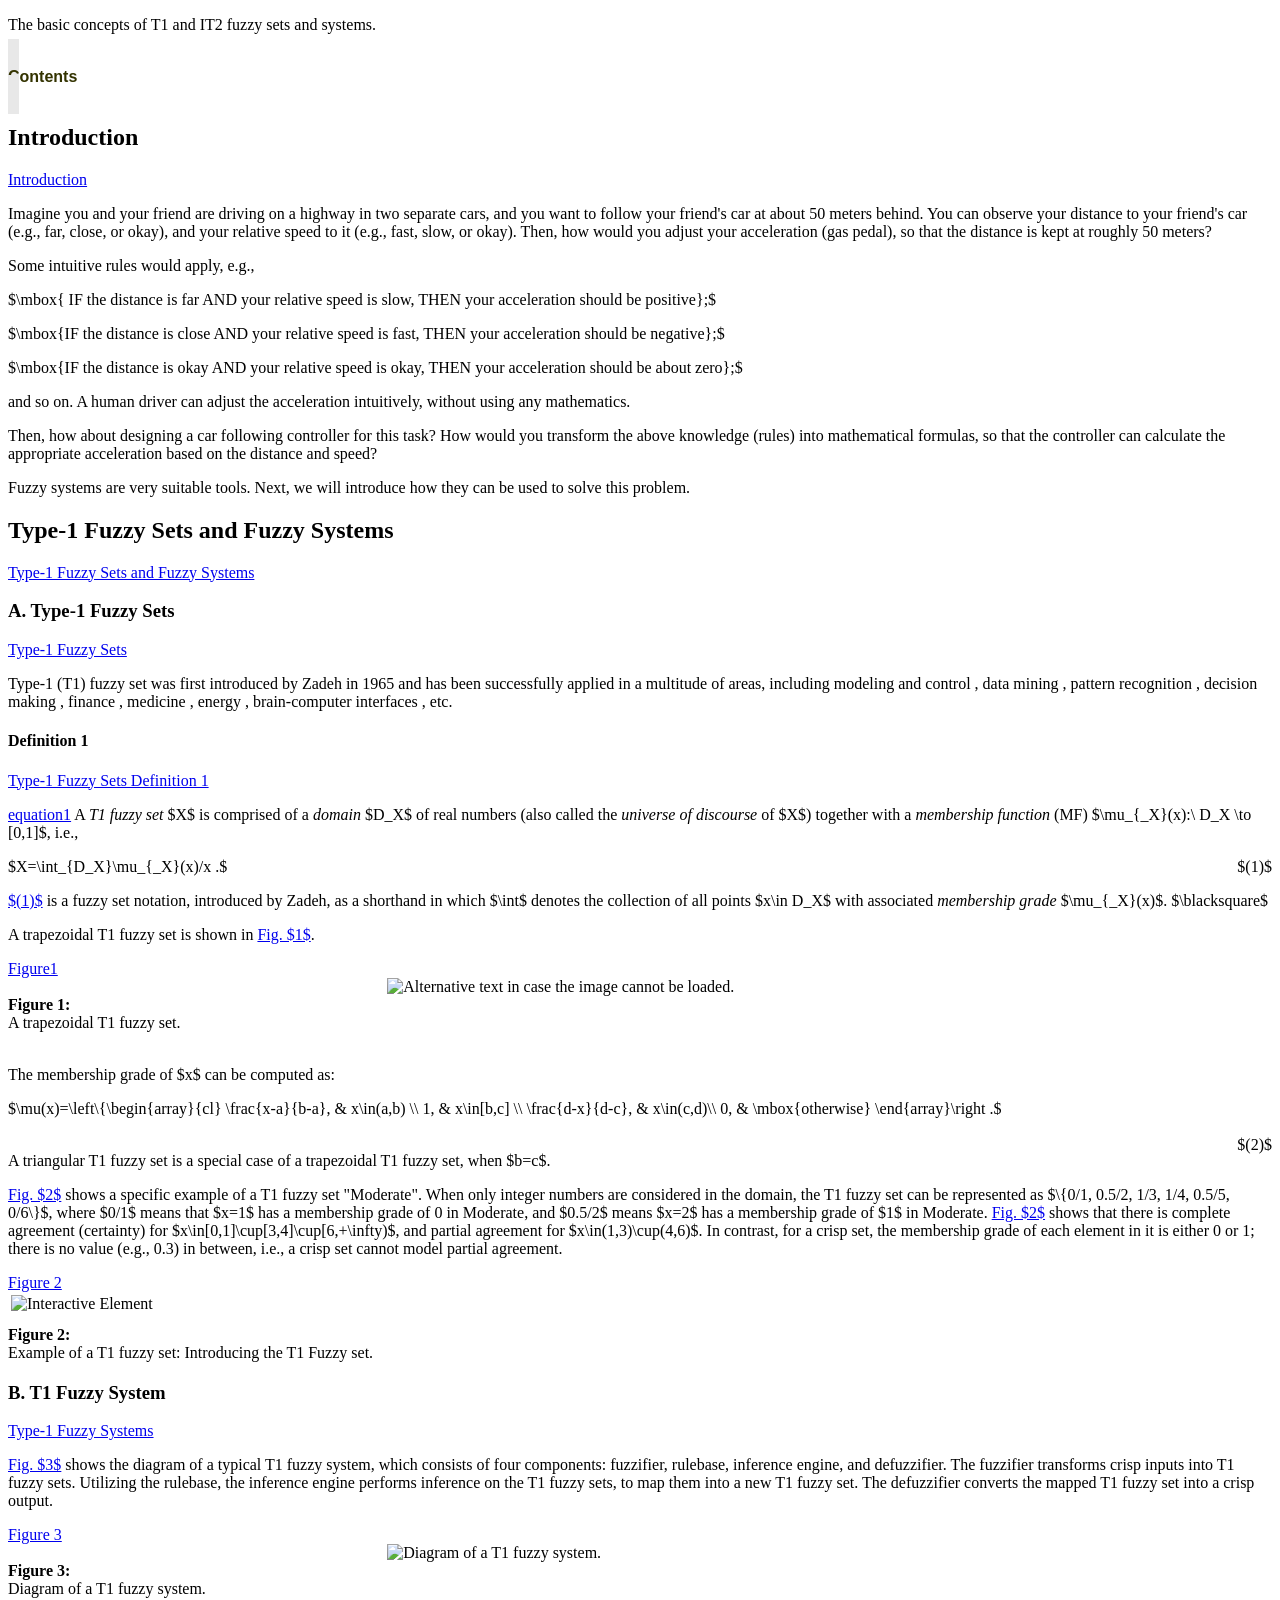
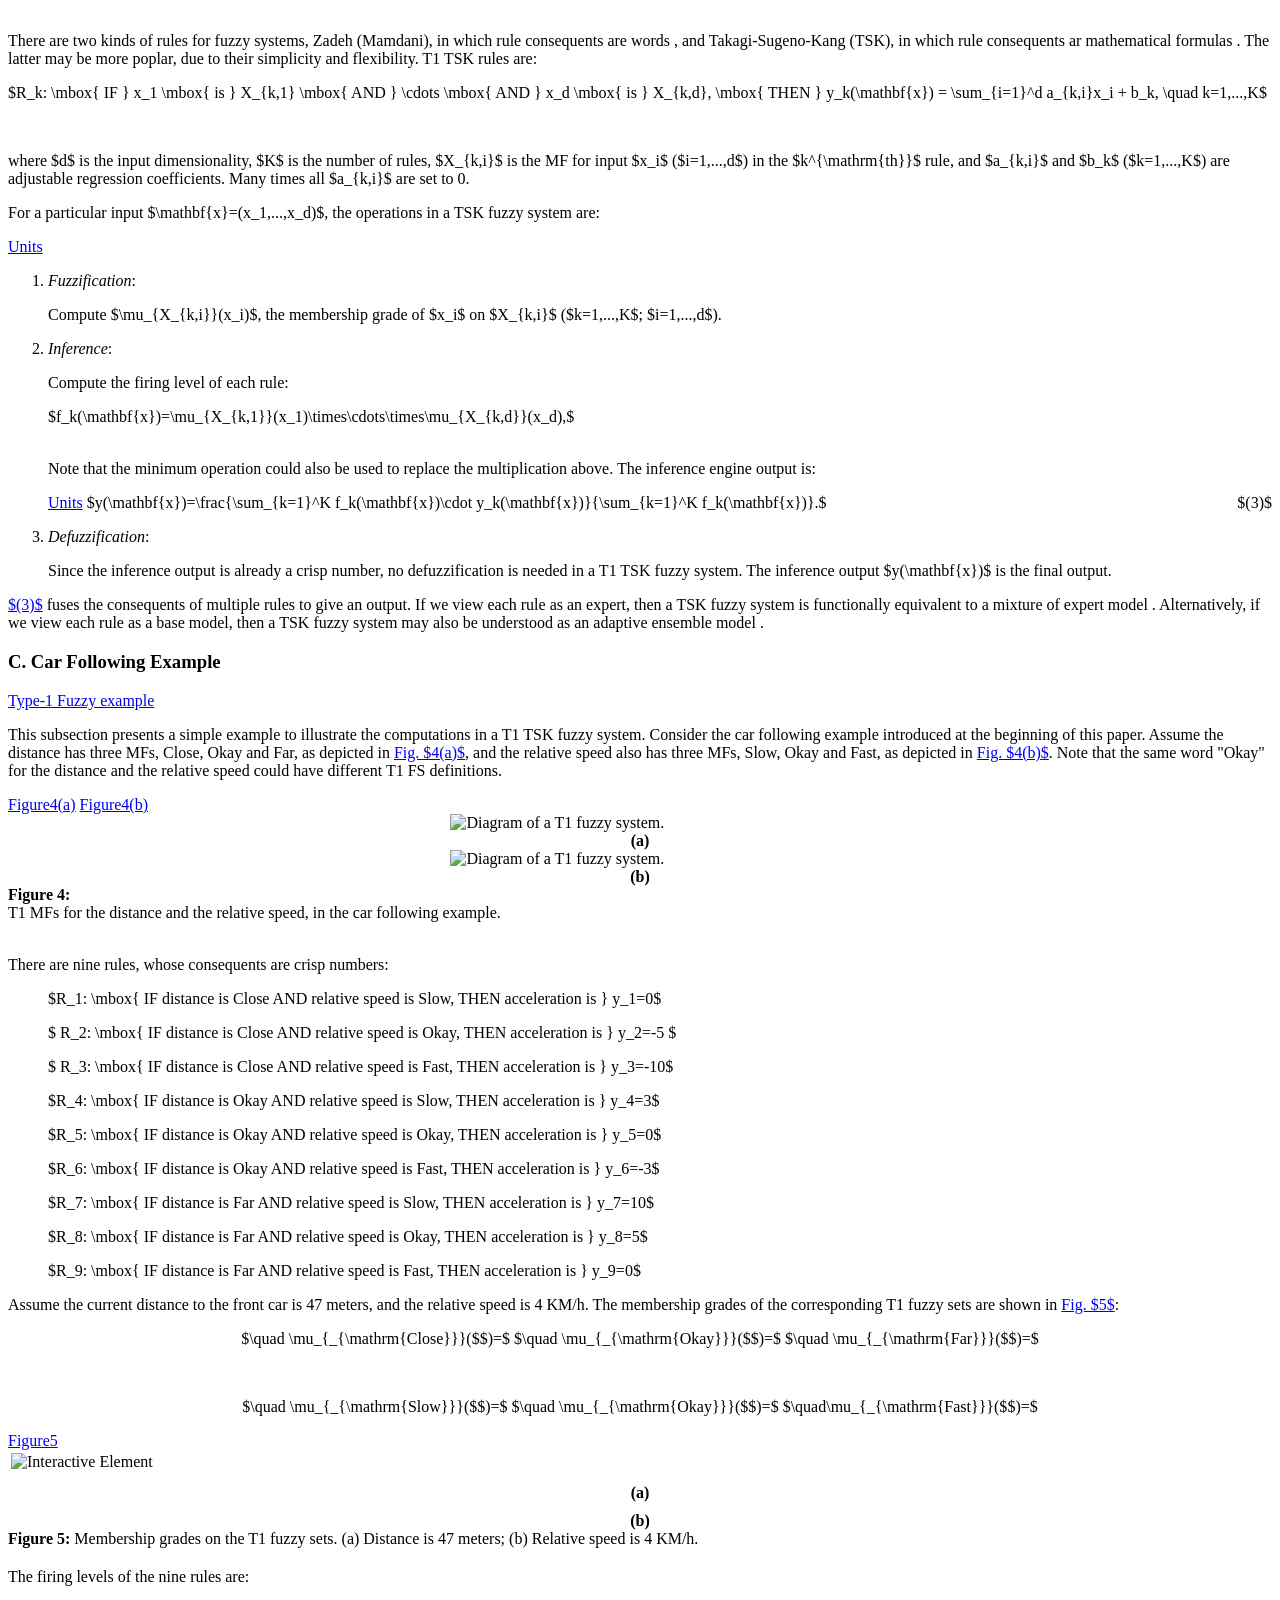
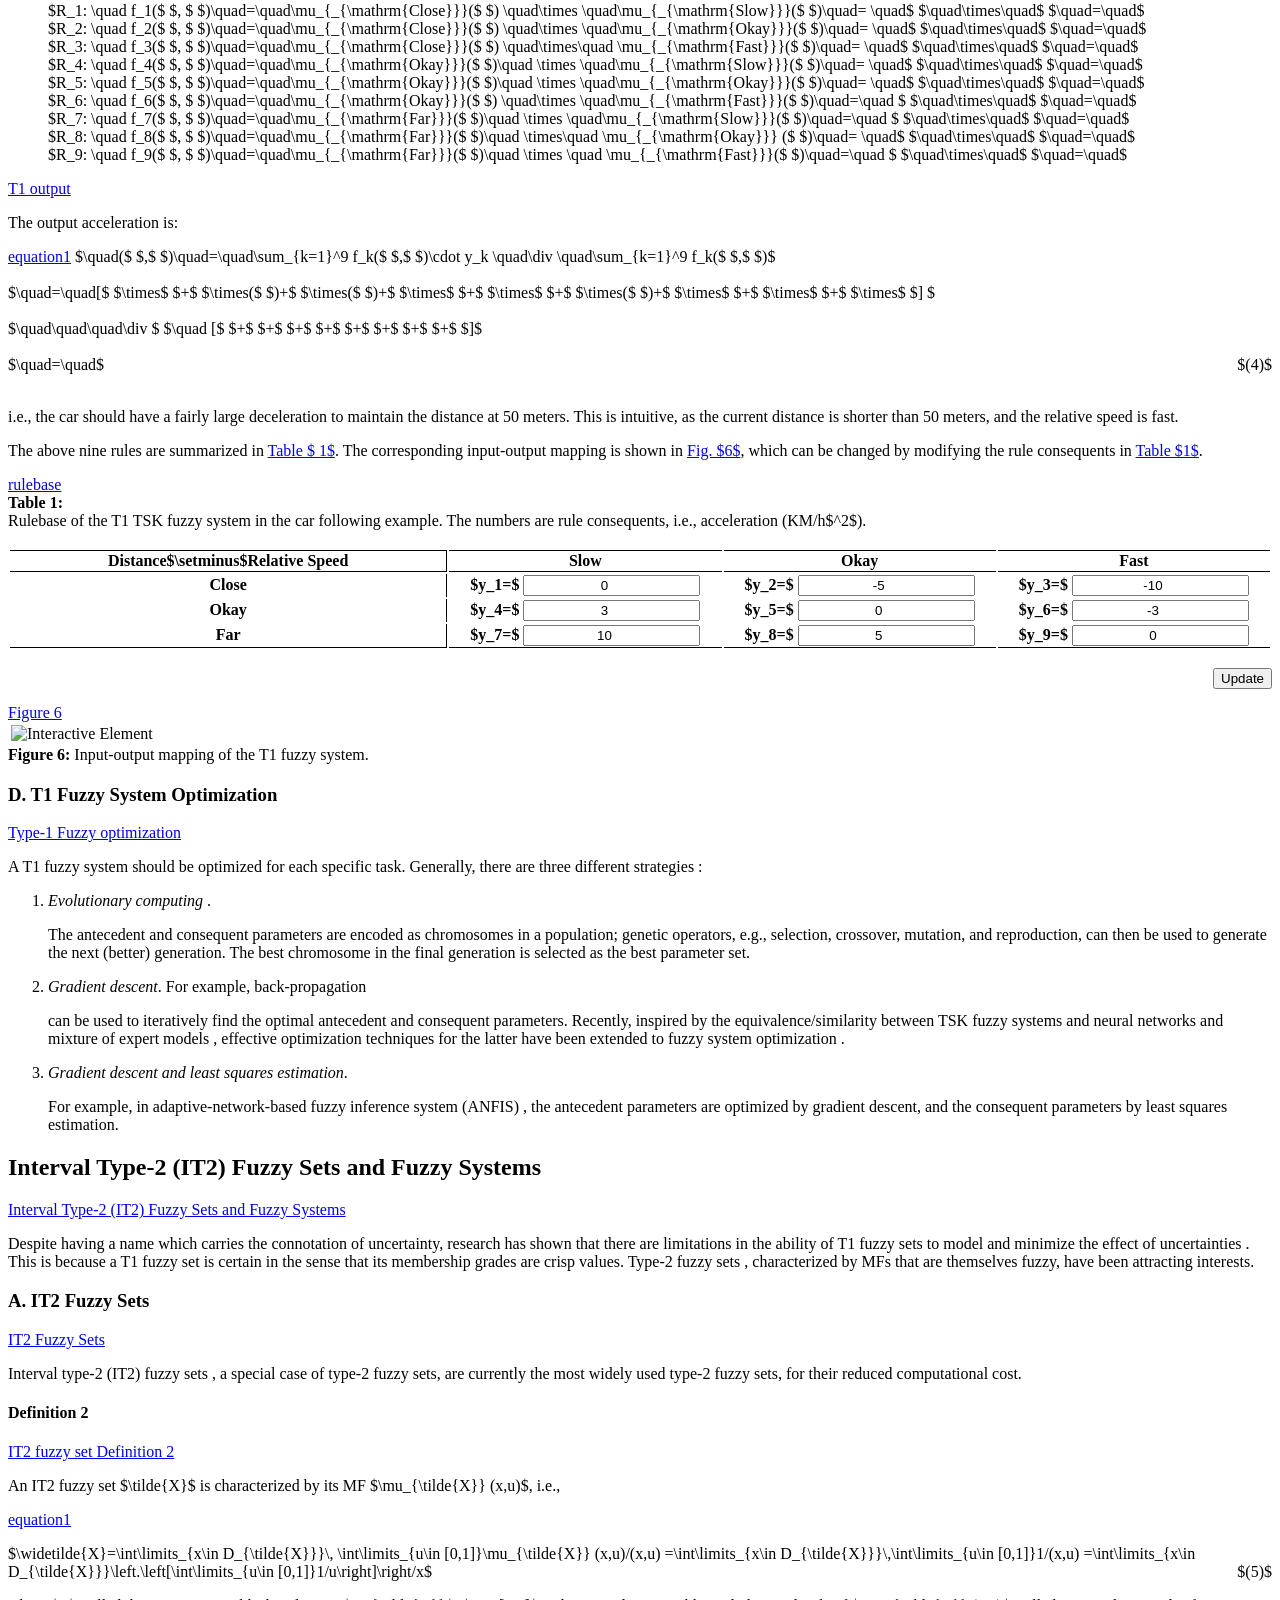
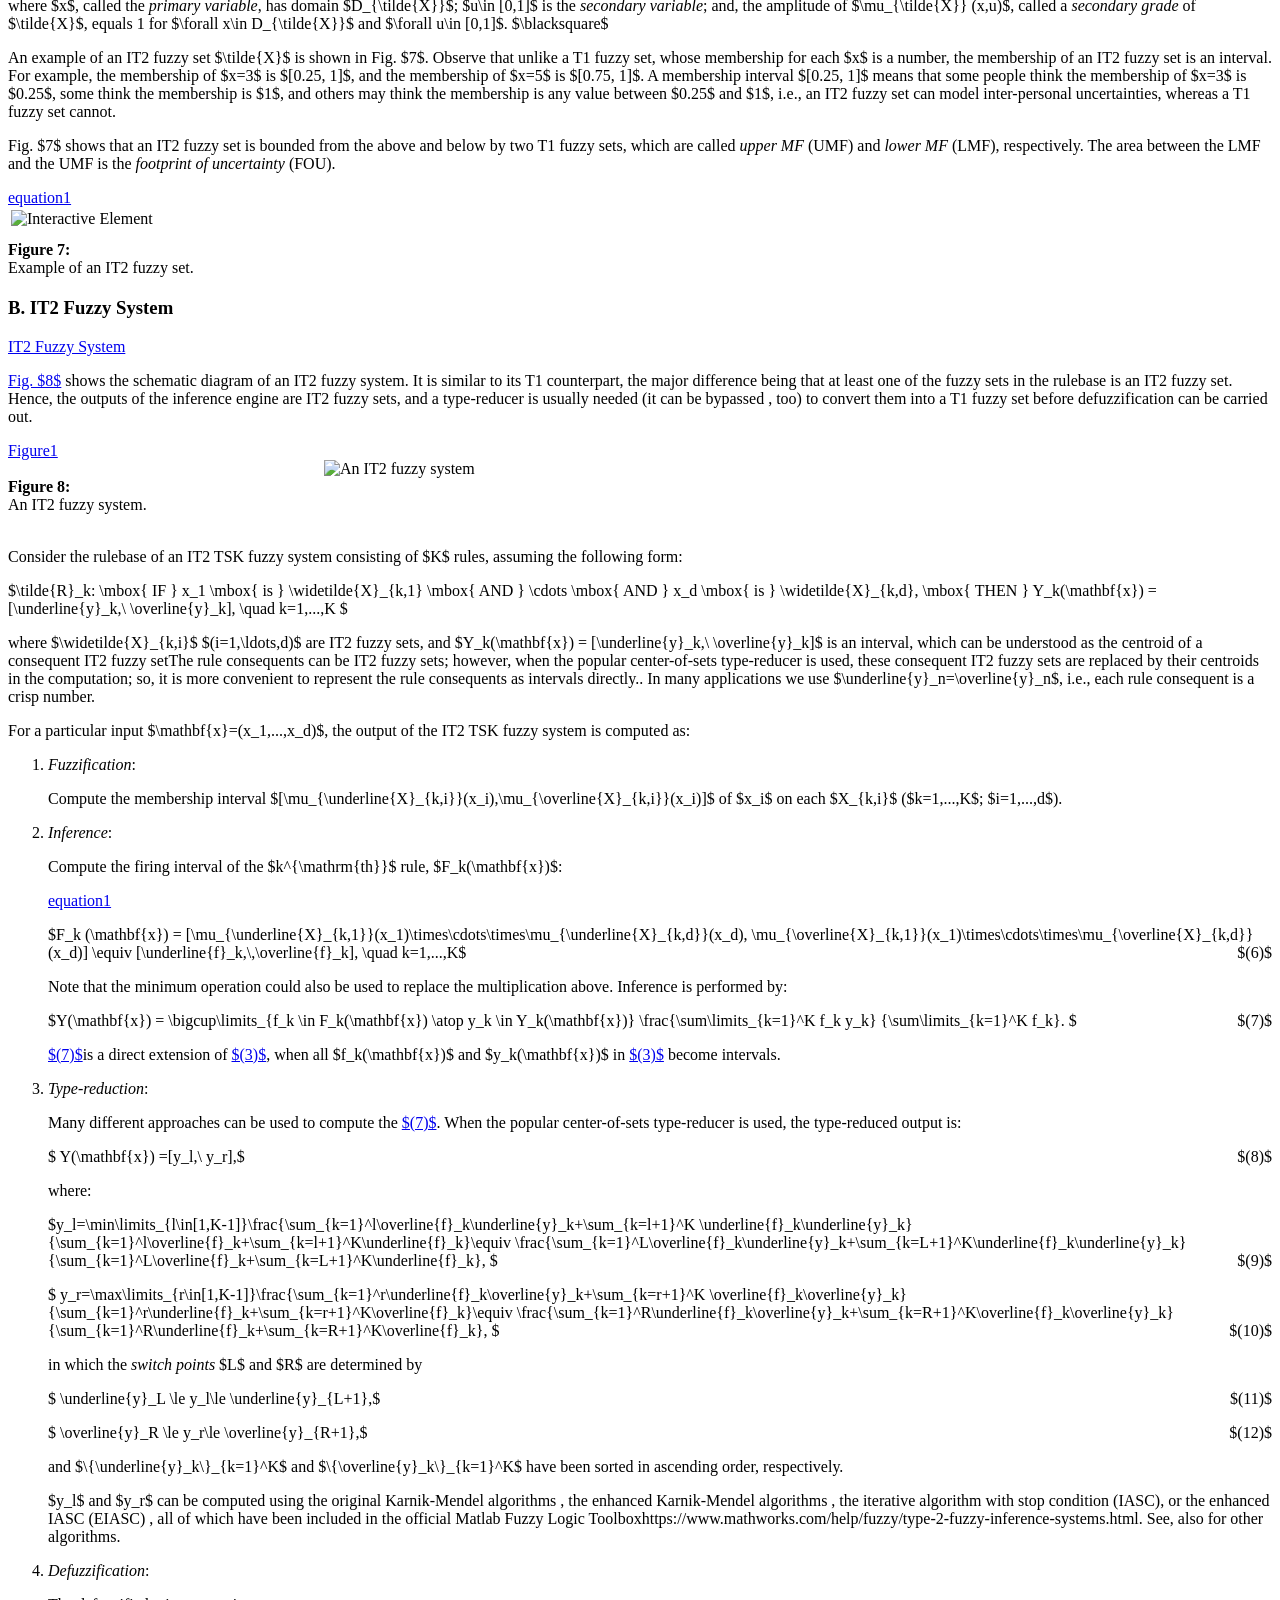
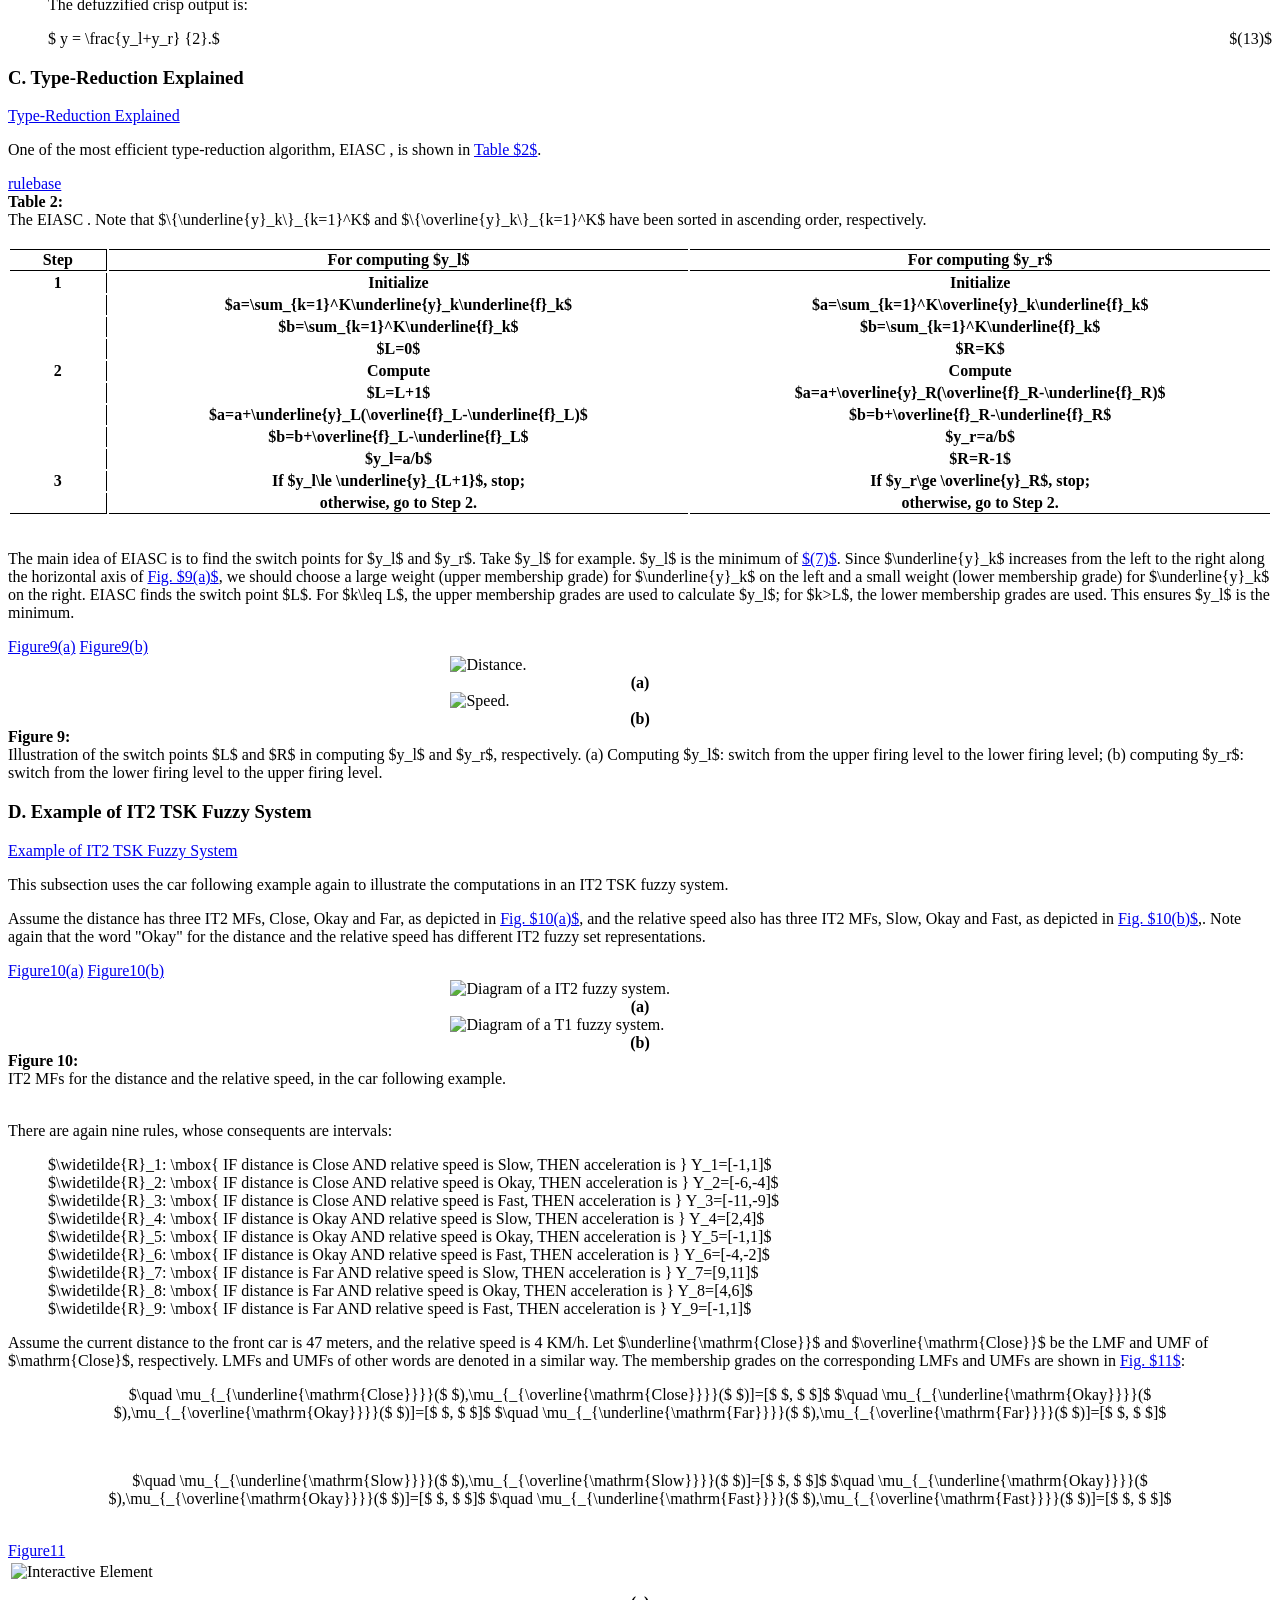
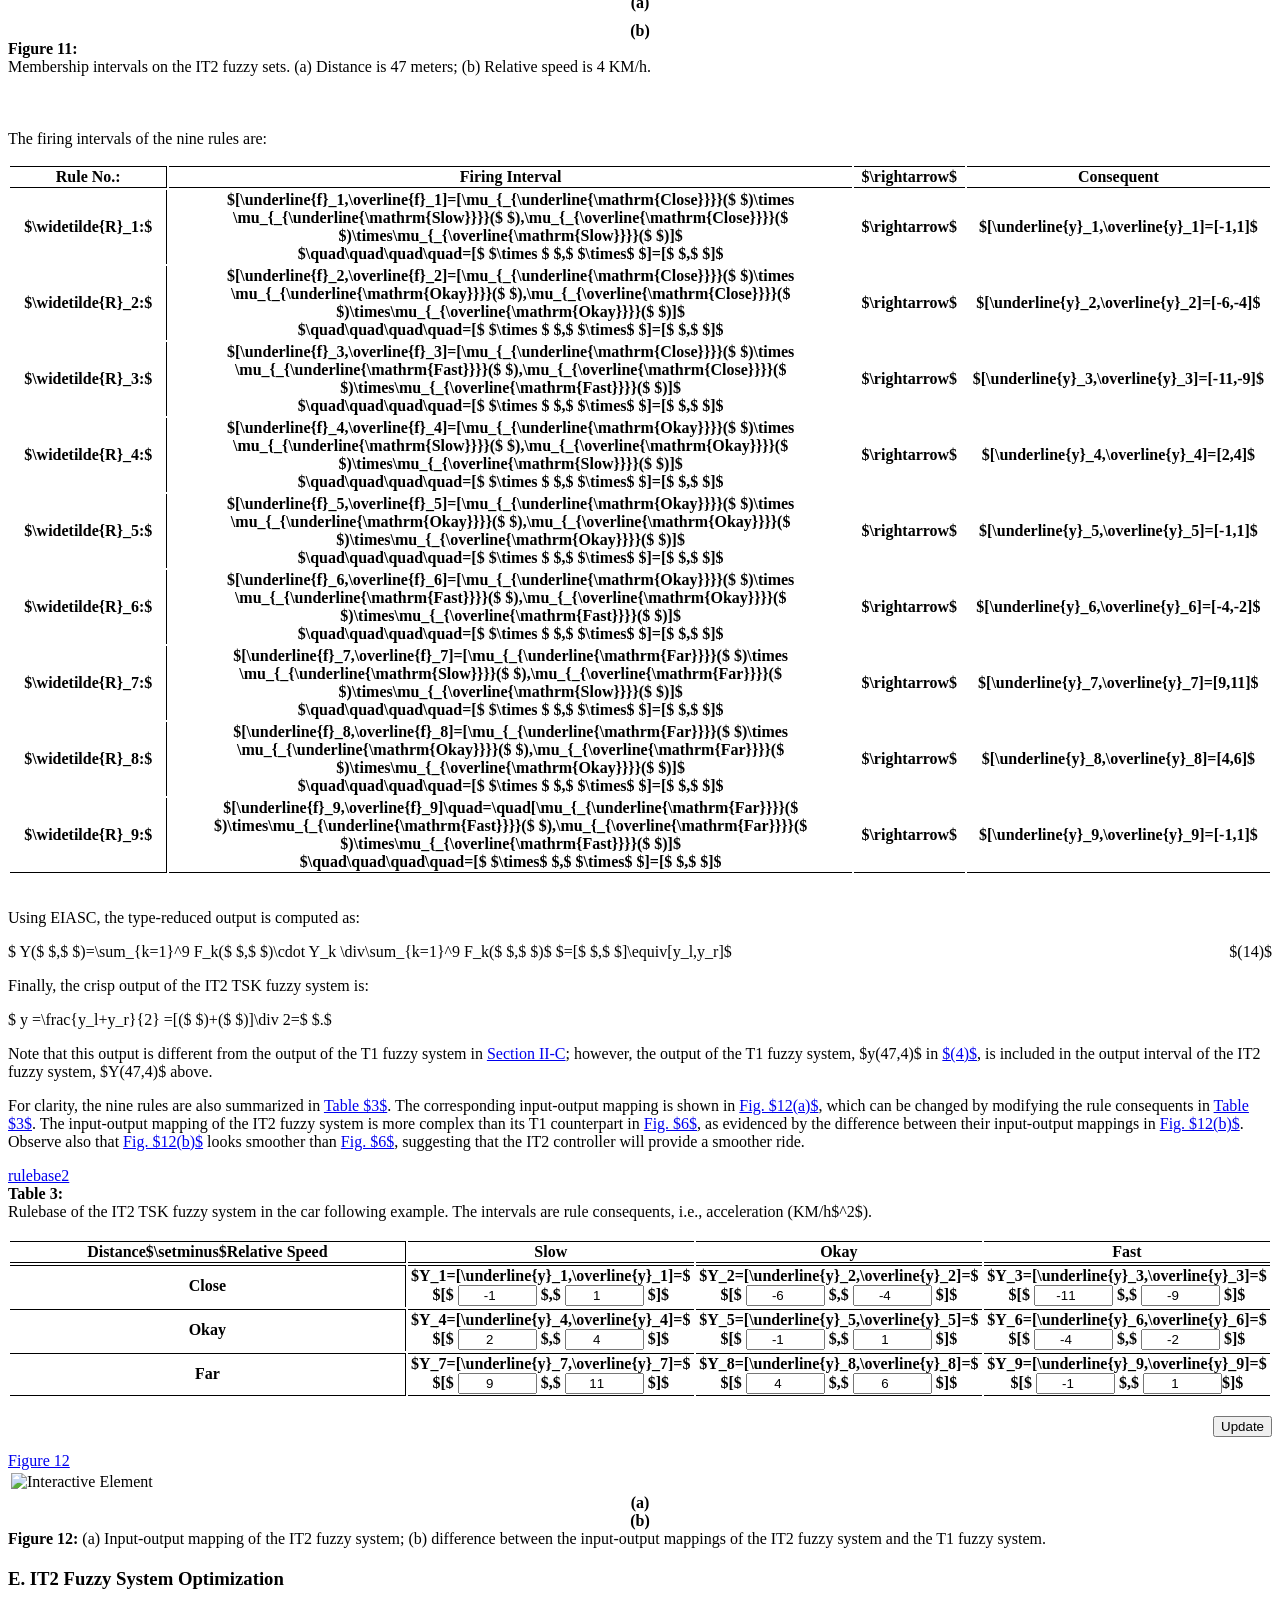
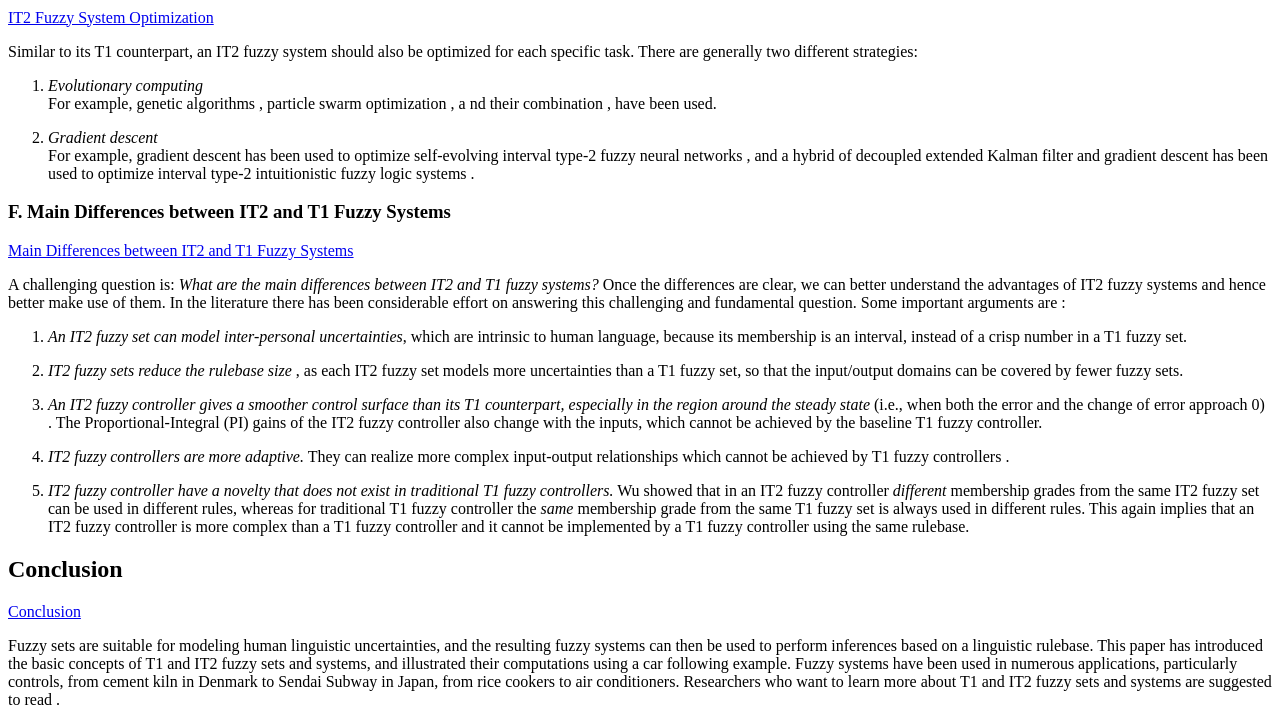
==== FuzzySystems.html @ 9a1f78c5 "update" ====
<!--
  Copyright 2018 The Distill Template Authors

  Licensed under the Apache License, Version 2.0 (the "License");
  you may not use this file except in compliance with the License.
  You may obtain a copy of the License at

       http://www.apache.org/licenses/LICENSE-2.0

  Unless required by applicable law or agreed to in writing, software
  distributed under the License is distributed on an "AS IS" BASIS,
  WITHOUT WARRANTIES OR CONDITIONS OF ANY KIND, either express or implied.
  See the License for the specific language governing permissions and
  limitations under the License.
-->
<!doctype html>

<head xmlns="">
    <script src="dist/template.v2.js"></script>
<!--    <script src="dist/template.v2_1.js"></script>-->
    <link rel="stylesheet" href="dist/ieeexplore-immersive-article.css">
    <meta name="viewport" content="width=device-width, initial-scale=1">
    <meta charset="utf8">
<!--    <script src="https://d3js.org/d3.v4.js"></script>-->
    <script type="text/javascript" src="d3.v4.js"></script>
    <link rel="stylesheet" href="Fuzzy_solve/fuzzy_design.css">
    <script type="text/javascript" src="jquery-3.5.1.js"></script>

<!--    <script src='https://cdn.plot.ly/plotly-2.14.0.min.js'></script>-->
    <script type="text/javascript" src='plotly-2.14.0.min.js'></script>

    <script type="text/javascript" src="Fuzzy_solve/T1_Fuzzy_demo.js"></script>
    <script type="text/javascript" src="Fuzzy_solve/IT2_Fuzzy_demo.js"></script>
    <script type="text/javascript" src="Fuzzy_solve/Inputlistener.js"></script>

    <script type="module" src="Fuzzy_solve/T2_Fuzzy_exp_speed_drag.js"></script>
    <script type="module" src="Fuzzy_solve/T2_Fuzzy_exp_dist_drag.js"></script>
    <script type="module" src="Fuzzy_solve/T1_Fuzzy_exp_speed_drag.js"></script>
    <script type="module" src="Fuzzy_solve/T1_Fuzzy_exp_dist_drag.js"></script>

    <!--    <link rel="stylesheet" href="jquery-ui-1.12.1.custom/jquery-ui.min.css">-->
<!--    <script src="jquery-ui-1.12.1.custom/jquery-ui.min.js"></script>-->
    <script type="text/x-mathjax-config">MathJax.Hub.Config({tex2jax: {inlineMath: [['$','$'], ['\\(','\\)']]}});</script>
    <script type="text/javascript"
            src="MathJax-2.7.7/MathJax.js?config=TeX-AMS-MML_HTMLorMML">
    </script>
    <title>Type-1 and Interval Type-2 Fuzzy Systems</title>
</head>

<body>
<button id="backToTopButton" class="backToTopButton">
    <i class="icon--min icon-back-to-top-arrow"></i>
</button>

<distill-header></distill-header>
<d-front-matter>
    <script id='distill-front-matter' type="text/json">{
    "title": "Type-1 and Interval Type-2 Fuzzy Systems",
    "description": "The basic concepts of T1 and IT2 fuzzy sets and systems.",
    "published": "Aug 30, 2022",
    "authors": [
      {
        "author":"Dongrui Wu",
        "authorURL":"https://adockhorn.github.io/",
        "affiliations": [{"name": "Huazhong University of Science and Technology Wuhan"}]
      },
      {
        "author":"Ruimin Peng",
        "authorURL":"https://github.com/SimonLucas/",
        "affiliations": [{"name": "Huazhong University of Science and Technology Wuhan"}]
      },
      {
        "author":"Jerry M. Mendel",
        "authorURL":"https://sipi.usc.edu/~mendel/",
        "affiliations": [{"name": "University of Southern California Los Angeles"}]
      }
    ],
    "katex": {
      "delimiters": [
        {"left": "$$", "right": "$$", "display": false}
      ]
    },
    "toc":true
  }</script>
</d-front-matter>
<d-title>
    <p>The basic concepts of T1 and IT2 fuzzy sets and systems.</p>
</d-title>
<d-byline></d-byline>



<d-article>
    <script type="module">
        // https://www.w3schools.com/howto/howto_js_scroll_to_top.asp
        //Get the button:
        let mybutton = document.getElementById("backToTopButton");

        // When the user scrolls down 20px from the top of the document, show the button
        window.onscroll = function() {scrollFunction()};

        function scrollFunction() {
            if (document.body.scrollTop > 20 || document.documentElement.scrollTop > 20) {
                mybutton.style.display = "flex";
            } else {
                mybutton.style.display = "none";
            }
        }

        // When the user clicks on the button, scroll to the top of the document
        mybutton.onclick = function(event) {
            document.body.scrollTop = 0; // For Safari
            document.documentElement.scrollTop = 0; // For Chrome, Firefox, IE and Opera
        }
    </script>


    <d-contents id="toc" class="toc" style="background-color: #e8e8e8;
                                padding: 0.3cm 0.3cm 0.3cm 0.3cm;">
        <nav id="nav">
            <h3 style="font-size: 12pt; font-weight: bold; color: #333300; font-family: Arial, Helvetica, sans-serif; margin: 0;">Contents</h3>
        </nav>
    </d-contents>

    <script type="module">

        function romanize (num) {
            //Credits to Steven Levithan and his blog: http://blog.stevenlevithan.com/archives/javascript-roman-numeral-converter
            if (isNaN(num))
                return NaN;
            var digits = String(+num).split(""),
                key = ["","C","CC","CCC","CD","D","DC","DCC","DCCC","CM",
                    "","X","XX","XXX","XL","L","LX","LXX","LXXX","XC",
                    "","I","II","III","IV","V","VI","VII","VIII","IX"],
                roman = "",
                i = 3;
            while (i--)
                roman = (key[+digits.pop() + (i * 10)] || "") + roman;
            return Array(+digits.join("") + 1).join("M") + roman;
        }


        $("distill-header")[0].style.display = "none";
        $("distill-footer")[0].style.display = "none";
        window.addEventListener('load', function() {
            var toc = document.getElementById("nav");

            // get headers and markers
            let elements = [];
            let tocItems = document.getElementsByTagName("H2");
            //console.log(tocItems);
            let linkItems = document.getElementsByClassName("marker");
            let article = document.getElementById("root");
            //console.log(linkItems);

            for (let i=0, max=tocItems.length; i < max; i++) {
                // Do something with the element here
                tocItems[i].textContent = romanize(i+1) + ". " + tocItems[i].textContent;
                elements[i] = {"element": tocItems[i], "index": Array.prototype.indexOf.call(article.children, tocItems[i])};
            }
            for (let i=0, max=linkItems.length; i < max; i++) {
                // Do something with the element here
                elements[tocItems.length+i] = {"element": linkItems[i], "index": Array.prototype.indexOf.call(article.children, linkItems[i])};
            }

            //sort them in order of appearance
            elements.sort((a, b) => a["index"] - b["index"]);
            //console.log(elements);

            //console.log("nToCEntries: " + tocItems.length);
            let i;
            let previous_header = toc;
            for (i = 0; i < elements.length; i++) {
                let item = elements[i]["element"];
                if (item.tagName === "H2") {
                    //console.log("h2");
                    //item.style.backgroundColor = "#EEEEEE";
                    if (i > 0){
                        let gap = document.createElement("span");
                        gap.innerText = " | ";
                        toc.appendChild(gap);
                    }
                    let entry = document.createElement("span");
                    let link = document.createElement("a");
                    // console.log(item.innerHTML);
                    //console.log(item.innerText);
                    link.innerText = item.innerText;
                    link.href = "#" + item.innerText;
                    item.id = item.innerText;
                    entry.appendChild(link);
                    previous_header = entry;
                    toc.appendChild(entry);
                }
                /*
                else {
                  //console.log("marker");
                  let list = document.createElement("ul");
                  list.style.marginBottom = "unset";
                  let entry = document.createElement("li");
                  let link = document.createElement("a");
                  // console.log(item.innerHTML);
                  //console.log(item.innerText);
                  link.innerText = item.innerText;
                  link.href = "#" + item.innerText;
                  item.id = item.innerText;
                  entry.appendChild(link);
                  list.appendChild(entry);
                  previous_header.appendChild(list);
                }*/

            }
        })
    </script>
    <div id="root">
        <h2>Introduction</h2>
        <a class="marker" href="#QuestionIntro"><span>Introduction</span></a>
        <div id="QuestionIntro">
            <p>Imagine you and your friend are driving on a highway in two separate cars, and you want to follow your friend's car at about 50 meters behind.
                You can observe your distance to your friend's car (e.g., far, close, or okay), and your relative speed to it (e.g., fast, slow, or okay).
                Then, how would you adjust your acceleration (gas pedal), so that the distance is kept at roughly 50 meters?</p>

            <p>Some intuitive rules would apply, e.g.,</p>
            <p>
                $\mbox{ IF the distance is far AND your relative speed is slow, THEN your acceleration should be positive};$
            </p>
            <p>
                $\mbox{IF the distance is close AND your relative speed is fast, THEN your acceleration should be negative};$
            </p>
            <p>
                $\mbox{IF the distance is okay AND your relative speed is okay, THEN your acceleration should be about zero};$
            </p>
            <p>and so on. A human driver can adjust the acceleration intuitively, without using any mathematics.</p>
            <p>Then, how about designing a car following controller for this task?
                How would you transform the above knowledge (rules) into mathematical formulas, so that the controller
                can calculate the appropriate acceleration based on the distance and speed?
            </p>
            <p>Fuzzy systems are very suitable tools. Next, we will introduce how they can be used to solve this problem.</p>
        </div>

        <h2>Type-1 Fuzzy Sets and Fuzzy Systems</h2>
        <a class="marker" href="#SeT1fuzzy"><span>Type-1 Fuzzy Sets and Fuzzy Systems</span></a>
        <div id="SeT1fuzzy">
            <h3>A. Type-1 Fuzzy Sets</h3>
            <a class="marker" href="#T1fuzzy set"><span>Type-1 Fuzzy Sets</span></a>
            <div id="T1fuzzy set">
                <p>Type-1 (T1) fuzzy set was first introduced by Zadeh <d-cite bibtex-key="Zadeh1965"></d-cite> in 1965
                    and has been successfully applied in a multitude of areas,
                    including modeling and control <d-cite bibtex-key="Bezdek1993"></d-cite> <d-cite bibtex-key="Lin1996a"></d-cite> <d-cite bibtex-key="Wang1997"></d-cite>, data mining <d-cite bibtex-key="Yager1996"></d-cite> <d-cite bibtex-key="Hirota1999"></d-cite>,
                    pattern recognition <d-cite bibtex-key="Ishibuchi1995"></d-cite> <d-cite bibtex-key="Bezdek1999"></d-cite>,
                    decision making <d-cite bibtex-key="Tong1980"></d-cite> <d-cite bibtex-key="Dubois1985b"></d-cite> <d-cite bibtex-key="Herrera2000"></d-cite> <d-cite bibtex-key="Yager1997"></d-cite>,
                    finance <d-cite bibtex-key="Bojadziev2007"></d-cite>, medicine <d-cite bibtex-key="Phuong2001"></d-cite>,
                    energy <d-cite bibtex-key="Suganthi2015"></d-cite>, brain-computer interfaces <d-cite bibtex-key="drwuSF2018"></d-cite>,
                    etc.</p>

                <h4>Definition 1</h4>
                <a class="marker" href="#define1"><span>Type-1 Fuzzy Sets Definition 1</span></a>
                <div id="define1" >
                    <p>
                    <a class="marker" href="#eq1"><span>equation1</span></a>
                    A <i>T1 fuzzy set</i> $X$ is comprised of a <i>domain</i> $D_X$ of real numbers
                    (also called the <i>universe of discourse</i> of $X$) together with a
                    <i>membership function</i> (MF) $\mu_{_X}(x):\ D_X \to [0,1]$, i.e.,</p>
                    <p>
                    <span id="eq1">
                         $X=\int_{D_X}\mu_{_X}(x)/x .$
                    </span>

                    <span style= "float:right; text-align: right">
                        $(1)$
                    </span></p>
                    <div>
                        <p>
                            <a href="#eq1">$(1)$</a> is a fuzzy set notation, introduced by Zadeh, as a shorthand
                            in which $\int$ denotes the collection of all points $x\in D_X$
                            with associated <i>membership grade</i> $\mu_{_X}(x)$. $\blacksquare$
                        </p>
                    </div>
                </div>

                <div>
                    <p>A trapezoidal T1 fuzzy set is shown in <a href="#fig1">Fig. $1$</a>.</p>
                    <a class="marker" href="#fig1"><span>Figure1</span></a>

                    <div class="l-body" style="width: 100%">
                        <img id="fig1" src="myimg/T1FS2.svg" alt="Alternative text in case the image cannot be loaded." style="margin: auto auto; width: 40%; display: block"/>
                        <div class="caption"><b>Figure 1:</b><br> A trapezoidal T1 fuzzy set.</div>
                    </div>
                </div>
                <div><br>
                    <p>The membership grade of $x$ can be computed as:</p>

                    <span>
                        $\mu(x)=\left\{\begin{array}{cl}
                        \frac{x-a}{b-a}, & x\in(a,b) \\
                        1, & x\in[b,c] \\
                        \frac{d-x}{d-c}, & x\in(c,d)\\
                        0, & \mbox{otherwise}
                        \end{array}\right .$
                    </span>

                    <span style= "float:right; text-align: right">
                        <br><br>
                            $(2)$
                    </span>

                    <br><br>
                    <p>A triangular T1 fuzzy set is a special case of a trapezoidal T1 fuzzy set, when $b=c$.</p>
                </div>
                <div>
                    <p>
                        <a href="#fig2">Fig. $2$</a> shows a specific example of a T1 fuzzy set "Moderate".
                        When only integer numbers are considered in the domain, the T1 fuzzy set can be
                        represented as $\{0/1, 0.5/2, 1/3, 1/4, 0.5/5, 0/6\}$, where $0/1$ means
                        that $x=1$ has a membership grade of 0 in Moderate, and $0.5/2$ means $x=2$ has a
                        membership grade of $1$ in Moderate. <a href="#fig2">Fig. $2$</a> shows that there
                        is complete agreement (certainty) for $x\in[0,1]\cup[3,4]\cup[6,+\infty)$,
                        and partial agreement for $x\in(1,3)\cup(4,6)$. In contrast, for a crisp set,
                        the membership grade of each element in it is either 0 or 1;
                        there is no value (e.g., 0.3) in between, i.e., a crisp set cannot model partial agreement.
                    </p>
                    <a class="marker" href="#fig2"><span>Figure 2</span></a>
                    <div class="l-interactive" style="margin-bottom: 20px">
                        <table>
                            <tr>
                                <td><img src="image/icon_pointer.png" alt="Interactive Element" style="width: 32px; height: 32px"></td>
                                <td><div class="interactiveopener"></div>
                                </td>
                            </tr>
                        </table>
                        <div id="T1Fuzzy" style="width: 40%; margin: auto auto 10px;"></div>
                        <div class="caption"><b>Figure 2:</b><br> Example of a T1 fuzzy set: Introducing the T1 Fuzzy set.</div>
                    </div>
                    <script id="fig2" type="module" src="Fuzzy_solve/T1_Fuzzy_demo_drag.js"></script>

                </div>
            </div>

            <h3>B. T1 Fuzzy System</h3>
            <a class="marker" href="#T1fuzzy sys"><span>Type-1 Fuzzy Systems</span></a>
            <div id="T1fuzzy sys">
                <div><p>
                    <a href="#fig3">Fig. $3$</a> shows the diagram of a typical T1 fuzzy system,
                    which consists of four components: fuzzifier, rulebase, inference engine,
                    and defuzzifier. The fuzzifier transforms crisp inputs into T1 fuzzy sets.
                    Utilizing the rulebase, the inference engine performs inference on the T1 fuzzy sets,
                    to map them into a new T1 fuzzy set. The defuzzifier converts the mapped T1 fuzzy set
                    into a crisp output.</p>
                </div>
                <a class="marker" href="#fig3"><span>Figure 3</span></a>
                <div class="l-body" style="width: 100%">
                    <img id="fig3" src="myimg/T1FLS.svg" alt="Diagram of a T1 fuzzy system." style="margin: auto auto; width: 40%; display: block"/>
                    <div class="caption"><b>Figure 3:</b><br> Diagram of a T1 fuzzy system.</div>
                </div>

                <div><br>
                    <p>There are two kinds of rules for fuzzy systems, Zadeh (Mamdani), in which rule consequents are words <d-cite bibtex-key="Chang1972"></d-cite>,
                        and Takagi-Sugeno-Kang (TSK), in which rule consequents ar mathematical formulas <d-cite bibtex-key="Takagi1985"></d-cite>.
                        The latter may be more poplar, due to their simplicity and flexibility. T1 TSK rules are:</p>
                    <p>
                        $R_k: \mbox{ IF } x_1 \mbox{ is } X_{k,1} \mbox{ AND } \cdots \mbox{ AND } x_d \mbox{ is } X_{k,d},
                        \mbox{ THEN } y_k(\mathbf{x}) = \sum_{i=1}^d a_{k,i}x_i + b_k, \quad k=1,...,K$
                    </p>
                    <br>
                    <p>where $d$ is the input dimensionality, $K$ is the number of rules, $X_{k,i}$ is the MF for input $x_i$ ($i=1,...,d$)
                        in the $k^{\mathrm{th}}$ rule, and $a_{k,i}$ and $b_k$ ($k=1,...,K$) are adjustable regression coefficients.
                        Many times all $a_{k,i}$ are set to 0.
                    </p>
                </div>
                <div>
                    <p>For a particular input $\mathbf{x}=(x_1,...,x_d)$, the operations in a TSK fuzzy system are:</p>
                    <p>
                    <a class="marker" href="#operations"><span>Units</span></a>
                    <ol id="opeartions">
                    <li> <p><i>Fuzzification</i>:</p>
                        <p>
                            Compute $\mu_{X_{k,i}}(x_i)$, the membership grade of
                            $x_i$ on $X_{k,i}$ ($k=1,...,K$; $i=1,...,d$).
                        </p>
                    </li>
                    <li>
                        <p><i>Inference</i>:</p>
                        <p>Compute the firing level of each rule:<br></p>
                        <span>$f_k(\mathbf{x})=\mu_{X_{k,1}}(x_1)\times\cdots\times\mu_{X_{k,d}}(x_d),$
                        </span>

                        <p><br>Note that the minimum operation could also be used to replace the multiplication above.
                            The inference engine output is:</p>
                        <a class="marker" href="#eq3"><span>Units</span></a>
                        <span id="eq3">
                            $y(\mathbf{x})=\frac{\sum_{k=1}^K f_k(\mathbf{x})\cdot y_k(\mathbf{x})}{\sum_{k=1}^K f_k(\mathbf{x})}.$
                        </span>
                        <span style= "float:right; text-align: right">
                            $(3)$
                        </span></p>

                    </li>
                    <li> <p><i>Defuzzification</i>:</p>
                        <p>Since the inference output is already a crisp number,
                            no defuzzification is needed in a T1 TSK fuzzy system.
                            The inference output $y(\mathbf{x})$ is the final output.</p></li>
                    </ol>
                    </p>
                </div>
                <div>
                    <p><a href="#eq3">$(3)$</a> fuses the consequents of multiple rules to give an output. If we view each rule as an expert,
                    then a TSK fuzzy system is functionally equivalent to a mixture of expert model <d-cite bibtex-key="Jacobs1991"></d-cite> <d-cite bibtex-key="drwuTSK2020"></d-cite>.
                    Alternatively, if we view each rule as a base model,
                        then a TSK fuzzy system may also be understood as an adaptive ensemble model <d-cite bibtex-key="drwuTSK2020"></d-cite>.</p>
                </div>
            </div>

            <h3>C. Car Following Example</h3>
            <a class="marker" href="#T1 example"><span>Type-1 Fuzzy example</span></a>
            <div id="T1 example">
                <div>
                    <p>
                        This subsection presents a simple example to illustrate the computations in a T1 TSK fuzzy system.
                        Consider the car following example introduced at the beginning of this paper.
                        Assume the distance has three MFs, Close, Okay and Far, as depicted in <a href="#fig4a">Fig. $4(a)$</a>,
                        and the relative speed also has three MFs, Slow, Okay and Fast, as depicted in <a href="#fig4b">Fig. $4(b)$</a>.
                        Note that the same word "Okay" for the distance and the relative speed could have different T1 FS definitions.
                    </p>

                    <a class="marker" href="#fig4a"><span>Figure4(a)</span></a>
                    <a class="marker" href="#fig4b"><span>Figure4(b)</span></a>

                    <div class="l-body" style="width: 100%">
                        <img id="fig4a" src="myimg/Distance.svg" alt="Diagram of a T1 fuzzy system." style="margin: auto auto; width: 30%; display: block"/>
                        <div style="text-align: center"><b>(a)</b></div>

                        <img id="fig4b" src="myimg/Speed.svg" alt="Diagram of a T1 fuzzy system." style="margin: auto auto; width:30%; display: block"/>
                        <div style="text-align: center"><b>(b)</b></div>

                        <div class="caption"><b>Figure 4:</b><br> T1 MFs for the distance and the relative speed, in the car following example.</div>
                    </div>

                </div>

                <div>
                    <p><br>There are nine rules, whose consequents are crisp numbers:</p>
                    <p style="text-align: center">
                    <ul>
                        <li style="list-style-type: none">
                            <p>
                                $R_1: \mbox{ IF distance is Close AND relative speed is Slow, THEN acceleration is } y_1=0$
                            </p>
                        </li>
                        <li style="list-style-type: none">
                            <p>
                                $ R_2: \mbox{ IF distance is Close AND relative speed is Okay, THEN acceleration is } y_2=-5 $
                            </p>
                        </li>
                        <li style="list-style-type: none">
                            <p>
                                $ R_3: \mbox{ IF distance is Close AND relative speed is Fast, THEN acceleration is } y_3=-10$
                            </p>
                        </li>
                        <li style="list-style-type: none">
                            <p>
                                $R_4: \mbox{ IF distance is Okay AND relative speed is Slow, THEN acceleration is } y_4=3$
                            </p>
                        </li>
                        <li style="list-style-type: none">
                            <p>
                                $R_5: \mbox{ IF distance is Okay AND relative speed is Okay, THEN acceleration is } y_5=0$
                            </p>
                        </li>
                        <li style="list-style-type: none">
                            <p>
                                $R_6: \mbox{ IF distance is Okay AND relative speed is Fast, THEN acceleration is } y_6=-3$
                            </p>
                        </li>
                        <li style="list-style-type: none">
                            <p>
                                $R_7: \mbox{ IF distance is Far AND relative speed is Slow, THEN acceleration is } y_7=10$
                            </p>
                        </li>
                        <li style="list-style-type: none">
                            <p>
                                $R_8: \mbox{ IF distance is Far AND relative speed is Okay, THEN acceleration is } y_8=5$
                            </p>
                        </li>
                        <li style="list-style-type: none">
                            <p>
                                $R_9: \mbox{ IF distance is Far AND relative speed is Fast, THEN acceleration is } y_9=0$
                            </p>
                        </li>
                    </ul></p>


                    <p>Assume the current distance to the front car is 47 meters, and the relative speed is 4 KM/h.
                        The membership grades of the corresponding T1 fuzzy sets are shown in <a href="#fig5">Fig. $5$</a>:</p>
                    <p>
                        <p style="text-align: center">
                    <p style="text-align: center">
                        $\quad \mu_{_{\mathrm{Close}}}($<d-math id="dst_close_x1"></d-math>$)=$<d-math id="dst_close_y"></d-math>
                        $\quad \mu_{_{\mathrm{Okay}}}($<d-math id="dst_close_x2"></d-math>$)=$<d-math id="dst_oky_y"></d-math>
                        $\quad \mu_{_{\mathrm{Far}}}($<d-math id="dst_close_x3"></d-math>$)=$<d-math id="dst_far_y"></d-math>
                    </p>

                        </p><br>
                    <p style="text-align: center">
                            $\quad \mu_{_{\mathrm{Slow}}}($<d-math id="spd_slow_x1"></d-math>$)=$<d-math id="spd_slow_y"></d-math>
                        $\quad \mu_{_{\mathrm{Okay}}}($<d-math id="spd_slow_x2"></d-math>$)=$<d-math id="spd_okay_y"></d-math>
                        $\quad\mu_{_{\mathrm{Fast}}}($<d-math id="spd_slow_x3"></d-math>$)=$<d-math id="spd_fst_y"></d-math>
                        </p>
                    </p>

                    <a class="marker" href="#fig5"><span>Figure5</span></a>
                    <div id="fig5" class="l-interactive" style="margin-bottom: 20px">
                        <table>
                            <tr>
                                <td><img src="image/icon_pointer.png" alt="Interactive Element" style="width: 32px; height: 32px"></td>
                                <td><div class="interactiveopener"></div>
                                </td>
                            </tr>
                        </table>
                        <div id="T1FuzzyExp_a" style="width: 40%; margin: auto auto 10px;"></div>
                        <div style="text-align: center"><b>(a)</b></div>
                        <div id="T1FuzzyExp_b" style="width: 40%; margin: auto auto 10px;"></div>
                        <div style="text-align: center"><b>(b)</b></div>
                        <div class="caption">
                            <b>Figure 5:</b> Membership grades on the T1 fuzzy sets. (a) Distance is 47 meters;
                            (b) Relative speed is 4 KM/h.
                        </div>
                        <script type="module" src="Fuzzy_solve/T1_Fuzzy_exp_dist_drag.js"></script>
                        <script type="module" src="Fuzzy_solve/T1_Fuzzy_exp_speed_drag.js"></script>

                    </div>

                    <div>
                        <p>The firing levels of the nine rules are:<br></p>
                        <p style="text-align: left">
                            <ul>
                                <li style="list-style-type: none">
                                    $R_1: \quad f_1($
                                    <d-math id="dst_close_x1_a"></d-math>
                                    $, $
                                    <d-math id="spd_slow_x1_a"></d-math>
                                    $)\quad=\quad\mu_{_{\mathrm{Close}}}($
                                    <d-math id="dst_close_x2_a"></d-math>
                                    $) \quad\times \quad\mu_{_{\mathrm{Slow}}}($
                                    <d-math id="spd_slow_x2_a"></d-math>
                                    $)\quad= \quad$
                                    <d-math id="dst_close_y_a"></d-math>
                                    $\quad\times\quad$
                                    <d-math id="spd_slow_y_a"></d-math>
                                    $\quad=\quad$
                                    <d-math id="result_1"></d-math>
                                </li>
                                <li style="list-style-type: none">
                                    $R_2: \quad f_2($
                                    <d-math id="dst_close_x1_b"></d-math>
                                    $, $
                                    <d-math id="spd_okay_x1_b"></d-math>
                                    $)\quad=\quad\mu_{_{\mathrm{Close}}}($
                                    <d-math id="dst_close_x2_b"></d-math>
                                    $) \quad\times \quad\mu_{_{\mathrm{Okay}}}($
                                    <d-math id="spd_okay_x2_b"></d-math>
                                    $)\quad= \quad$
                                    <d-math id="dst_close_y_b"></d-math>
                                    $\quad\times\quad$
                                    <d-math id="spd_okay_y_b"></d-math>
                                    $\quad=\quad$
                                    <d-math id="result_2"></d-math>
                                </li>
                                <li style="list-style-type: none">
                                    $R_3: \quad f_3($
                                    <d-math id="dst_close_x1_c"></d-math>
                                    $, $
                                    <d-math id="spd_fst_x1_c"></d-math>
                                    $)\quad=\quad\mu_{_{\mathrm{Close}}}($
                                    <d-math id="dst_close_x2_c"></d-math>
                                    $) \quad\times\quad \mu_{_{\mathrm{Fast}}}($
                                    <d-math id="spd_fst_x2_c"></d-math>
                                    $)\quad= \quad$
                                    <d-math id="dst_close_y_c"></d-math>
                                    $\quad\times\quad$
                                    <d-math id="spd_fst_y_c"></d-math>
                                    $\quad=\quad$
                                    <d-math id="result_3"></d-math>
                                </li>
                                <li style="list-style-type: none">
                                    $R_4: \quad f_4($
                                    <d-math id="dst_oky_x1_d"></d-math>
                                    $, $
                                    <d-math id="spd_slow_x1_d"></d-math>
                                    $)\quad=\quad\mu_{_{\mathrm{Okay}}}($
                                    <d-math id="dst_oky_x2_d"></d-math>
                                    $)\quad \times \quad\mu_{_{\mathrm{Slow}}}($
                                    <d-math id="spd_slow_x2_d"></d-math>
                                    $)\quad= \quad$
                                    <d-math id="dst_oky_y_d"></d-math>
                                    $\quad\times\quad$
                                    <d-math id="spd_slow_y_d"></d-math>
                                    $\quad=\quad$
                                    <d-math id="result_4"></d-math>
                                </li>
                                <li style="list-style-type: none">
                                    $R_5: \quad f_5($
                                    <d-math id="dst_oky_x1_e"></d-math>
                                    $, $
                                    <d-math id="spd_okay_x1_e"></d-math>
                                    $)\quad=\quad\mu_{_{\mathrm{Okay}}}($
                                    <d-math id="dst_oky_x2_e"></d-math>
                                    $)\quad \times \quad\mu_{_{\mathrm{Okay}}}($
                                    <d-math id="spd_okay_x2_e"></d-math>
                                    $)\quad= \quad$
                                    <d-math id="dst_oky_y_e"></d-math>
                                    $\quad\times\quad$
                                    <d-math id="spd_okay_y_e"></d-math>
                                    $\quad=\quad$
                                    <d-math id="result_5"></d-math>
                                </li>
                                <li style="list-style-type: none">
                                    $R_6: \quad f_6($
                                    <d-math id="dst_oky_x1_f"></d-math>
                                    $, $
                                    <d-math id="spd_fst_x1_f"></d-math>
                                    $)\quad=\quad\mu_{_{\mathrm{Okay}}}($
                                    <d-math id="dst_oky_x2_f"></d-math>
                                    $) \quad\times \quad\mu_{_{\mathrm{Fast}}}($
                                    <d-math id="spd_fst_x2_f"></d-math>
                                    $)\quad=\quad $
                                    <d-math id="dst_oky_y_f"></d-math>
                                    $\quad\times\quad$
                                    <d-math id="spd_fst_y_f"></d-math>
                                    $\quad=\quad$
                                    <d-math id="result_6"></d-math>
                                </li>
                                <li style="list-style-type: none;text-align: left">
                                    $R_7: \quad f_7($
                                    <d-math id="dst_far_x1_g"></d-math>
                                    $, $
                                    <d-math id="spd_slow_x1_g"></d-math>
                                    $)\quad=\quad\mu_{_{\mathrm{Far}}}($
                                    <d-math id="dst_far_x2_g"></d-math>
                                    $)\quad \times \quad\mu_{_{\mathrm{Slow}}}($
                                    <d-math id="spd_slow_x2_g"></d-math>
                                    $)\quad=\quad $
                                    <d-math id="dst_far_y_g"></d-math>
                                    $\quad\times\quad$
                                    <d-math id="spd_slow_y_g"></d-math>
                                    $\quad=\quad$
                                    <d-math id="result_7"></d-math>
                                </li>
                                <li style="list-style-type: none">
                                    $R_8: \quad f_8($
                                    <d-math id="dst_far_x1_h"></d-math>
                                    $, $
                                    <d-math id="spd_okay_x1_h"></d-math>
                                    $)\quad=\quad\mu_{_{\mathrm{Far}}}($
                                    <d-math id="dst_far_x2_h"></d-math>
                                    $)\quad \times\quad \mu_{_{\mathrm{Okay}}} ($
                                    <d-math id="spd_okay_x2_h"></d-math>
                                    $)\quad= \quad$
                                    <d-math id="dst_far_y_h"></d-math>
                                    $\quad\times\quad$
                                    <d-math id="spd_okay_y_h"></d-math>
                                    $\quad=\quad$
                                    <d-math id="result_8"></d-math>
                                </li>
                                <li style="list-style-type: none">
                                    $R_9: \quad f_9($
                                    <d-math id="dst_far_x1_i"></d-math>
                                    $, $
                                    <d-math id="spd_fst_x1_i"></d-math>
                                    $)\quad=\quad\mu_{_{\mathrm{Far}}}($
                                    <d-math id="dst_far_x2_i"></d-math>
                                    $)\quad \times \quad \mu_{_{\mathrm{Fast}}}($
                                    <d-math id="spd_fst_x2_i"></d-math>
                                    $)\quad=\quad $
                                    <d-math id="dst_far_y_i"></d-math>
                                    $\quad\times\quad$
                                    <d-math id="spd_fst_y_i"></d-math>
                                    $\quad=\quad$
                                    <d-math id="result_9"></d-math>
                                </li>
                            </ul>
                        </p>

                    </div>
                    <a class="marker" href="#T1output"><span>T1 output</span></a>

                    <div id="T1output">
                        <p>The output acceleration is:</p>
                        <a class="marker" href="#eq4"><span>equation1</span></a>

                        <span id="eq4">
                            $\quad($
                            <d-math id="dst_x3"></d-math>
                            $,$
                            <d-math id="spd_x3"></d-math>
                            $)\quad=\quad\sum_{k=1}^9 f_k($
                            <d-math id="dst_x1"></d-math>
                            $,$
                            <d-math id="spd_x1"></d-math>
                            $)\cdot  y_k \quad\div \quad\sum_{k=1}^9 f_k($
                            <d-math id="dst_x2"></d-math>
                            $,$
                            <d-math id="spd_x2"></d-math>
                            $)$
                            <br><br>
                            $\quad=\quad[$
                            <d-math id="eqr1"></d-math> $\times$ <d-math id="eqd1"></d-math> $+$
                            <d-math id="eqr2"></d-math> $\times($ <d-math id="eqd2"></d-math> $)+$
                            <d-math id="eqr3"></d-math> $\times($ <d-math id="eqd3"></d-math> $)+$
                            <d-math id="eqr4"></d-math> $\times$ <d-math id="eqd4"></d-math> $+$
                            <d-math id="eqr5"></d-math> $\times$ <d-math id="eqd5"></d-math> $+$
                            <d-math id="eqr6"></d-math> $\times($ <d-math id="eqd6"></d-math> $)+$
                            <d-math id="eqr7"></d-math> $\times$ <d-math id="eqd7"></d-math> $+$
                            <d-math id="eqr8"></d-math> $\times$ <d-math id="eqd8"></d-math> $+$
                            <d-math id="eqr9"></d-math> $\times$ <d-math id="eqd9"></d-math>
                            $] $
                            <br><br>
                            $\quad\quad\quad\div $
                            $\quad [$
                            <d-math id="eqs1"></d-math> $+$
                            <d-math id="eqs2"></d-math> $+$
                            <d-math id="eqs3"></d-math> $+$
                            <d-math id="eqs4"></d-math> $+$
                            <d-math id="eqs5"></d-math> $+$
                            <d-math id="eqs6"></d-math> $+$
                            <d-math id="eqs7"></d-math> $+$
                            <d-math id="eqs8"></d-math> $+$
                            <d-math id="eqs9"></d-math> $]$
                            <br><br>
                            $\quad=\quad$
                            <d-math id="acceleration"></d-math>
                        </span>

                        <span style= "float:right; text-align: right">
                            $(4)$
                        </span>

                        <p>
                            <br>i.e., the car should have a fairly large deceleration to maintain the distance at 50 meters.
                        This is intuitive, as the current distance is shorter than 50 meters, and the relative speed is fast.
                        </p>
                    </div>
                    <div>
                        <p>The above nine rules are summarized in <a href="tab1">Table $ 1$</a>.
                        The corresponding input-output mapping is shown in <a href="fig_T1_acc">Fig. $6$</a>,
                            which can be changed by modifying the rule consequents in <a href="tab1">Table $1$</a>.</p>
                        <div>
                            <a class="marker" href="#tab1"><span>rulebase</span></a>
                            <div class="caption" id="tab1">
                                <b>Table 1:</b><br> Rulebase of the T1 TSK fuzzy system in the car following example. The numbers are rule consequents, i.e., acceleration (KM/h$^2$).<br><br>
                            </div>
                            <table style="margin: auto auto">
                                <tr>
                                    <th style="width: 20%; border-bottom: 1px solid black;border-right: 1px solid black;border-top: 1px solid black;border-collapse: collapse;text-align: center">Distance$\setminus$Relative Speed</th>
                                    <th style="width: 10%; border-bottom: 1px solid black;border-top: 1px solid black;border-collapse: collapse; text-align: center">Slow</th>
                                    <th style="width: 10%; border-bottom: 1px solid black;border-top: 1px solid black;border-collapse: collapse; text-align: center">Okay</th>
                                    <th style="width: 10%; border-bottom: 1px solid black;border-top: 1px solid black;border-collapse: collapse; text-align: center"> Fast </th>

                                </tr>
                                <tr>
                                    <th style="width: 20%; border-right: 1px solid black;border-collapse: collapse;text-align: center">Close</th>
                                    <th style="width: 10%; border-collapse: collapse; text-align: center">$y_1=$ <input id = 'F1_y1' style="text-align: center" type="number" name="y1" value="0"></th>
                                    <th style="width: 10%; border-collapse: collapse; text-align: center">$y_2=$ <input id = 'F1_y2' style="text-align: center" type="number" name="y2" value="-5"></th>
                                    <th style="width: 10%; border-collapse: collapse; text-align: center">$y_3=$ <input id = 'F1_y3' style="text-align: center" type="number" name="y3" value="-10"></th>

                                </tr>
                                <tr>
                                    <th style="width: 20%; border-right: 1px solid black;border-collapse: collapse;text-align: center">Okay</th>
                                    <th style="width: 10%; border-collapse: collapse; text-align: center">$y_4=$ <input id = 'F1_y4' style="text-align: center" type="number" name="y4" value="3"></th>
                                    <th style="width: 10%; border-collapse: collapse; text-align: center">$y_5=$ <input id = 'F1_y5' style="text-align: center" type="number" name="y5" value="0"></th>
                                    <th style="width: 10%; border-collapse: collapse; text-align: center">$y_6=$ <input id = 'F1_y6' style="text-align: center" type="number" name="y6" value="-3"></th>

                                </tr>
                                <tr>
                                    <th style="width: 20%; border-bottom: 1px solid black;border-right: 1px solid black;border-collapse: collapse;text-align: center">Far</th>
                                    <th style="width: 10%; border-bottom: 1px solid black;border-collapse: collapse; text-align: center">$y_7=$ <input id = 'F1_y7' style="text-align: center" type="number" name="y7" value="10"></th>
                                    <th style="width: 10%; border-bottom: 1px solid black;border-collapse: collapse; text-align: center">$y_8=$ <input id = 'F1_y8' style="text-align: center" type="number" name="y8" value="5"></th>
                                    <th style="width: 10%; border-bottom: 1px solid black;border-collapse: collapse; text-align: center">$y_9=$ <input id = 'F1_y9' style="text-align: center" type="number" name="y9" value="0"></th>
                                </tr>
                            </table>
                        </div>
                    </div>
                    <br>
                        <button id="F1_acceleration_table" style="float: right" onclick="getvalue()">   Update  </button>

                    <br><br>
                    <a class="marker" href="#fig_T1_acc"><span>Figure 6</span></a>
                    <div id="fig_T1_acc" class="l-interactive" style="margin-bottom: 20px">
                        <table>
                            <tr>
                                <td><img src="image/icon_pointer.png" alt="Interactive Element" style="width: 32px; height: 32px"></td>
                                <td><div class="interactiveopener"></div>
                                </td>
                            </tr>
                        </table>
                        <div id="fig6" style="margin-left: 25%"></div>
<!--                        <iframe name="toppage" width=750 height=750 src="T1_acceleration.html" frameborder="no" ></iframe>-->
                        <div class="caption">
                            <b>Figure 6:</b> Input-output mapping of the T1 fuzzy system.
                        </div>
                    </div>


                </div>

            </div>

            <h3>D. T1 Fuzzy System Optimization</h3>
            <a class="marker" href="#T1 opt"><span>Type-1 Fuzzy optimization</span></a>
            <div id="T1 opt">
                <div>
                    <p>A T1 fuzzy system should be optimized for each specific task.
                        Generally, there are three different strategies <d-cite bibtex-key="drwuGD2020"></d-cite>:</p>
                    <ol>
                        <li>
                            <p><i>Evolutionary computing</i> <d-cite bibtex-key="Ishibuchi1995"></d-cite>.</p>
                            <p>The antecedent and consequent parameters are encoded as chromosomes in a population;
                            genetic operators, e.g., selection, crossover, mutation, and reproduction,
                            can then be used to generate the next (better) generation.
                            The best chromosome in the final generation is selected as the best parameter set.</p>
                        </li>

                        <li>
                            <p><i>Gradient descent</i>. For example, back-propagation <d-cite bibtex-key="Rumelhart1986"></d-cite></p>
                            <p>can be used to iteratively find the optimal antecedent and consequent parameters.
                            Recently, inspired by the equivalence/similarity between TSK fuzzy systems and
                            neural networks and mixture of expert models <d-cite bibtex-key="drwuTSK2020"></d-cite>, effective
                            optimization techniques for the latter have been extended to fuzzy system
                            optimization <d-cite bibtex-key="drwuGD2020"></d-cite> <d-cite bibtex-key="drwuBN2020"></d-cite> <d-cite bibtex-key="drwuLN2022"></d-cite>.</p>
                        </li>

                        <li>
                            <p><i>Gradient descent and least squares estimation</i>. </p>
                            <p>For example,
                            in adaptive-network-based fuzzy inference system (ANFIS) <d-cite bibtex-key="Jang1993"></d-cite>,
                            the antecedent parameters are optimized by gradient descent, and the consequent
                            parameters by least squares estimation.</p>
                        </li>
                    </ol>

                </div>

            </div>
        </div>

        <h2>Interval Type-2 (IT2) Fuzzy Sets and Fuzzy Systems</h2>
        <a class="marker" href="#IT2fuzzy set"><span>Interval Type-2 (IT2) Fuzzy Sets and Fuzzy Systems</span></a>
        <div id="IT2fuzzy set">
            <div>
                <p>
                    Despite having a name which carries the connotation of uncertainty,
                    research has shown that there are limitations in the ability of T1 fuzzy sets to model
                    and minimize the effect of uncertainties <d-cite bibtex-key="Mendel2017"></d-cite> <d-cite bibtex-key="Hagras2007"></d-cite>.
                    This is because a T1 fuzzy set is certain in the sense that its membership grades are crisp values.
                    Type-2 fuzzy sets <d-cite bibtex-key="Zadeh1975"></d-cite>, characterized by MFs that are themselves fuzzy,
                    have been attracting interests.</p>
            </div>
            <h3>A. IT2 Fuzzy Sets</h3>
            <a class="marker" href="#IT2FuzzySets"><span>IT2 Fuzzy Sets</span></a>
            <div id="IT2FuzzySets">
                <p>Interval type-2 (IT2) fuzzy sets <d-cite bibtex-key="Mendel2017"></d-cite>, a special case of type-2 fuzzy sets,
                    are currently the most widely used type-2 fuzzy sets, for their reduced computational cost.</p>
                <h4>Definition 2 <d-cite bibtex-key="Mendel2017"></d-cite></h4> <a class="marker" href="#define2"><span>IT2 fuzzy set Definition 2</span></a>
                <div id="define2">
                    <p>
                    An IT2 fuzzy set $\tilde{X}$ is characterized by its MF $\mu_{\tilde{X}} (x,u)$, i.e.,</p>
                    <a class="marker" href="#eq5"><span>equation1</span></a>

                    <p></p><span id="eq5">
                        $\widetilde{X}=\int\limits_{x\in D_{\tilde{X}}}\, \int\limits_{u\in [0,1]}\mu_{\tilde{X}} (x,u)/(x,u)
                    =\int\limits_{x\in D_{\tilde{X}}}\,\int\limits_{u\in [0,1]}1/(x,u)
                    =\int\limits_{x\in D_{\tilde{X}}}\left.\left[\int\limits_{u\in [0,1]}1/u\right]\right/x$
                    </span>
                    <span style="float: right">
                        $(5)$
                    </span></p>

                    <p>where $x$, called the <i>primary variable</i>, has domain $D_{\tilde{X}}$;
                    $u\in [0,1]$ is the <i>secondary variable</i>; and, the amplitude of $\mu_{\tilde{X}} (x,u)$,
                        called a <i>secondary grade</i> of $\tilde{X}$, equals 1 for $\forall x\in D_{\tilde{X}}$ and $\forall u\in [0,1]$. $\blacksquare$</p>
                </div>
                <div>
                    <p>
                        An example of an IT2 fuzzy set $\tilde{X}$ is shown in <a herf="#fig7">Fig. $7$</a>.
                        Observe that unlike a T1 fuzzy set, whose membership for each $x$ is a number,
                        the membership of an IT2 fuzzy set is an interval. For example, the membership of $x=3$ is $[0.25, 1]$,
                        and the membership of $x=5$ is $[0.75, 1]$. A membership interval $[0.25, 1]$ means that
                        some people think the membership of $x=3$ is $0.25$, some think the membership is $1$,
                        and others may think the membership is any value between $0.25$ and $1$, i.e.,
                        an IT2 fuzzy set can model inter-personal uncertainties, whereas a T1 fuzzy set cannot.
                    </p>
                    <p>
                        <a herf="#fig7">Fig. $7$</a> shows that an IT2 fuzzy set is bounded from the above and below by two T1 fuzzy sets,
                        which are called <i>upper MF</i> (UMF) and <i>lower MF</i> (LMF), respectively.
                        The area between the LMF and the UMF is the <i>footprint of uncertainty</i> (FOU).
                    </p>
                </div>
                <div>
                    <a class="marker" href="#fig7"><span>equation1</span></a>
                    <div class="l-interactive" style="margin-bottom: 20px">
                        <table>
                            <tr>
                                <td><img src="image/icon_pointer.png" alt="Interactive Element" style="width: 32px; height: 32px"></td>
                                <td><div class="interactiveopener"></div>
                                </td>
                            </tr>
                        </table>
                        <div id="IT2FuzzyExp" style="width: 40%; margin: auto auto 10px;"></div>
                        <div class="caption"><b>Figure 7:</b><br> Example of an IT2 fuzzy set.</div>
                    </div>
                    <script id="fig7" type="module" src="Fuzzy_solve/IT2_Fuzzy_demo.js"></script>
                </div>


            </div>

            <h3>B. IT2 Fuzzy System</h3>
            <a class="marker" href="#IT2 sys"><span>IT2 Fuzzy System</span></a>
            <div id="'IT2 sys">
                <div>
                    <p><a href="#fig8">Fig. $8$</a> shows the schematic diagram of an IT2 fuzzy system. It is similar to its T1 counterpart,
                    the major difference being that at least one of the fuzzy sets in the rulebase is an IT2 fuzzy set.
                    Hence, the outputs of the inference engine are IT2 fuzzy sets, and a type-reducer is usually needed
                    (it can be bypassed <d-cite bibtex-key="Nie2008"></d-cite> <d-cite bibtex-key="Mendel2017"></d-cite>, too)
                        to convert them into a T1 fuzzy set before defuzzification can be carried out.</p>
                </div>
                <div>
                    <a class="marker" href="#fig8"><span>Figure1</span></a>

                    <div class="l-body" style="width: 100%">
                        <img id="fig8" src="myimg/IT2FLS.svg" alt="An IT2 fuzzy system" style="margin: auto auto; width: 50%; display: block"/>
                        <div class="caption"><b>Figure 8:</b><br> An IT2 fuzzy system.</div>
                    </div>
                </div>
                <div><br>
                    <p>Consider the rulebase of an IT2 TSK fuzzy system consisting of $K$ rules, assuming the following form:</p>
                    <p>
                        $\tilde{R}_k: \mbox{ IF } x_1 \mbox{ is } \widetilde{X}_{k,1} \mbox{ AND } \cdots \mbox{ AND } x_d \mbox{ is } \widetilde{X}_{k,d}, \mbox{ THEN } Y_k(\mathbf{x}) = [\underline{y}_k,\ \overline{y}_k], \quad k=1,...,K
                        $
                    </p>
                    <div><p>where $\widetilde{X}_{k,i}$ $(i=1,\ldots,d)$ are IT2 fuzzy sets,
                        and $Y_k(\mathbf{x}) = [\underline{y}_k,\  \overline{y}_k]$ is an interval,
                        which can be understood as the centroid <d-cite bibtex-key="Mendel2017"></d-cite> of a consequent
                        IT2 fuzzy set<d-footnote>The rule consequents can be IT2 fuzzy sets;
                        however, when the popular center-of-sets type-reducer <d-cite bibtex-key="Mendel2017"></d-cite> is used,
                        these consequent IT2 fuzzy sets are replaced by their centroids in the computation;
                        so, it is more convenient to represent the rule consequents as intervals directly.</d-footnote>.
                        In many applications we use $\underline{y}_n=\overline{y}_n$, i.e., each rule consequent is a crisp number.</p>
                    </div>

                </div>
                <div>
                    <p>
                    For a particular input $\mathbf{x}=(x_1,...,x_d)$, the output of the IT2 TSK fuzzy system is computed as:
                        <a class="marker" href="#inference2"></a></p>
                    <ol>
                        <li>
                            <p><i>Fuzzification</i>: </p>
                            <p>Compute the membership interval
                                $[\mu_{\underline{X}_{k,i}}(x_i),\mu_{\overline{X}_{k,i}}(x_i)]$ of $x_i$ on each $X_{k,i}$ ($k=1,...,K$; $i=1,...,d$).</p>
                        </li>
                        <li id="inference2">
                            <p><i>Inference</i>:</p>
                            <p>Compute the firing interval of the $k^{\mathrm{th}}$ rule, $F_k(\mathbf{x})$:</p>

                            <a class="marker" href="#eq6"><span>equation1</span></a>
                            <p>
                                <span id="eq6">
                                        $F_k (\mathbf{x}) = [\mu_{\underline{X}_{k,1}}(x_1)\times\cdots\times\mu_{\underline{X}_{k,d}}(x_d),
                                \mu_{\overline{X}_{k,1}}(x_1)\times\cdots\times\mu_{\overline{X}_{k,d}}(x_d)] \equiv [\underline{f}_k,\,\overline{f}_k], \quad k=1,...,K$
                                </span>
                                <span style= "float:right; text-align: right">
                                    $(6)$
                                </span>
                            </p>
                            <p>
                            Note that the minimum operation could also be used to replace the multiplication above. Inference is performed by:
                            </p>
                            <a class="marker" href="#eq7"></a>
                            <p>
                                <span id="eq7">
                                    $Y(\mathbf{x}) = \bigcup\limits_{f_k \in F_k(\mathbf{x}) \atop y_k \in Y_k(\mathbf{x})} \frac{\sum\limits_{k=1}^K f_k y_k} {\sum\limits_{k=1}^K f_k}. $
                                </span>
                                <span style= "float:right; text-align: right">
                                    $(7)$
                                </span>
                            </p>
                            <p>
                                <a href="#eq7">$(7)$</a>is a direct extension of <a href="#eq3">$(3)$</a>,
                                when all $f_k(\mathbf{x})$ and $y_k(\mathbf{x})$ in <a href="#eq3">$(3)$</a> become intervals.
                            </p>

                        </li>
                        <li>
                            <p><i>Type-reduction</i>:</p>
                            <p>Many different approaches <d-cite bibtex-key="Mendel2017"></d-cite> can be used to compute the <a href="#eq7">$(7)$</a>.
                                When the popular center-of-sets type-reducer <d-cite bibtex-key="Mendel2017"></d-cite> is used, the type-reduced output is:</p>
                            <a class="marker" href="#eq8"></a>
                            <p>
                                <span id="eq8">
                                    $ Y(\mathbf{x}) =[y_l,\ y_r],$
                                </span>
                                <span style= "float:right; text-align: right">
                                    $(8)$
                                </span>
                            </p>
                            <p>where:</p>
                            <a class="marker" href="#eq9"></a>
                            <p>
                                <span id="eq9">
                                    $y_l=\min\limits_{l\in[1,K-1]}\frac{\sum_{k=1}^l\overline{f}_k\underline{y}_k+\sum_{k=l+1}^K
                            \underline{f}_k\underline{y}_k}
                            {\sum_{k=1}^l\overline{f}_k+\sum_{k=l+1}^K\underline{f}_k}\equiv \frac{\sum_{k=1}^L\overline{f}_k\underline{y}_k+\sum_{k=L+1}^K\underline{f}_k\underline{y}_k}
                            {\sum_{k=1}^L\overline{f}_k+\sum_{k=L+1}^K\underline{f}_k},
                            $
                                </span>
                                <span style= "float:right; text-align: right">
                                    $(9)$
                                </span>
                            </p>
                            <a class="marker" href="#eq10"></a>
                            <p>
                                <span id="eq10">
                                    $
                            y_r=\max\limits_{r\in[1,K-1]}\frac{\sum_{k=1}^r\underline{f}_k\overline{y}_k+\sum_{k=r+1}^K
                            \overline{f}_k\overline{y}_k}
                            {\sum_{k=1}^r\underline{f}_k+\sum_{k=r+1}^K\overline{f}_k}\equiv \frac{\sum_{k=1}^R\underline{f}_k\overline{y}_k+\sum_{k=R+1}^K\overline{f}_k\overline{y}_k}
                            {\sum_{k=1}^R\underline{f}_k+\sum_{k=R+1}^K\overline{f}_k},
                            $
                                </span>
                                <span style= "float:right; text-align: right">
                                    $(10)$
                                </span>
                            </p>

                            <p>in which the <i>switch points</i> $L$ and $R$ are determined by</p>
                            <a class="marker" href="#eq11"></a>
                            <p>
                                <span id="eq11">
                                    $ \underline{y}_L \le y_l\le \underline{y}_{L+1},$
                                </span>
                                <span style= "float:right; text-align: right">
                                    $(11)$
                                </span>
                            </p>
                            <a class="marker" href="#eq12"></a>
                            <p>
                                <span id="eq12">
                                    $ \overline{y}_R \le y_r\le \overline{y}_{R+1},$
                                </span>
                                <span style= "float:right; text-align: right">
                                    $(12)$
                                </span>
                            </p>


                            <p>and $\{\underline{y}_k\}_{k=1}^K$ and $\{\overline{y}_k\}_{k=1}^K$ have been sorted in ascending order,
                                respectively.</p>
                            <p>
                            $y_l$ and $y_r$ can be computed using the original Karnik-Mendel algorithms <d-cite bibtex-key="Mendel2017"></d-cite>,
                            the enhanced Karnik-Mendel algorithms <d-cite bibtex-key="drwuEKM2009"></d-cite>, the iterative algorithm with stop condition (IASC),
                            or the enhanced IASC (EIASC) <d-cite bibtex-key="drwuCCTFS2013"></d-cite>, all of which have been included in the official Matlab Fuzzy
                            Logic Toolbox<d-footnote>https://www.mathworks.com/help/fuzzy/type-2-fuzzy-inference-systems.html</d-footnote>.
                            See, also <d-cite bibtex-key="drwuDAND2021"></d-cite> for other algorithms.</p>
                        </li>
                        <li>
                            <p><i>Defuzzification</i>:</p>
                            <p> The defuzzified crisp output is:</p>
                            <a class="marker" href="#eq13"></a>
                            <p>
                                <span id="eq13">
                                    $ y = \frac{y_l+y_r} {2}.$
                                </span>
                                <span style= "float:right; text-align: right">
                                    $(13)$
                                </span>
                            </p>
                        </li>
                    </ol>
                </div>
            </div>

            <h3>C. Type-Reduction Explained</h3>
            <a class="marker" href="#Type-Reduction Explained"><span>Type-Reduction Explained</span></a>
            <div id="Type-Reduction Explained">
                <div>
                    <p>One of the most efficient type-reduction algorithm, EIASC <d-cite bibtex-key="drwuCCTFS2013"></d-cite>,
                        is shown in <a href="#tab2">Table $2$</a>.</p>
                </div>

                <div>
                    <a class="marker" href="#tab2"><span>rulebase</span></a>
                    <div class="caption" id="tab2">
                        <b>Table 2:</b><br> The EIASC <d-cite bibtex-key="drwuCCTFS2013"></d-cite>. Note that $\{\underline{y}_k\}_{k=1}^K$ and
                        $\{\overline{y}_k\}_{k=1}^K$ have been sorted in ascending order, respectively.<br><br>
                    </div>
                    <table style="margin: auto auto">
                        <tr>
                            <th style="width: 5%; border-bottom: 1px solid black;border-right: 1px solid black;border-top: 1px solid black;border-collapse: collapse;text-align: center">Step</th>
                            <th style="width: 30%; border-bottom: 1px solid black;border-top: 1px solid black;border-collapse: collapse; text-align: center">For computing $y_l$</th>
                            <th style="width: 30%; border-bottom: 1px solid black;border-top: 1px solid black;border-collapse: collapse; text-align: center">For computing $y_r$</th>
                        </tr>
                        <tr>
                            <th style="width: 5%; border-right: 1px solid black;text-align: center">1</th>
                            <th style="width: 30%; text-align: center">Initialize</th>
                            <th style="width: 30%; text-align: center">Initialize</th>
                        </tr>
                        <tr>
                            <th style="width: 5%; border-right: 1px solid black;text-align: center"></th>
                            <th style="width: 30%; text-align: center">$a=\sum_{k=1}^K\underline{y}_k\underline{f}_k$ </th>
                            <th style="width: 30%; text-align: center">$a=\sum_{k=1}^K\overline{y}_k\underline{f}_k$</th>

                        </tr>
                        <tr>
                            <th style="width: 5%; border-right: 1px solid black;text-align: center"></th>
                            <th style="width: 30%; text-align: center">$b=\sum_{k=1}^K\underline{f}_k$</th>
                            <th style="width: 30%; text-align: center">$b=\sum_{k=1}^K\underline{f}_k$</th>

                        </tr>
                        <tr>
                            <th style="width: 5%; border-right: 1px solid black;text-align: center"></th>
                            <th style="width: 30%; text-align: center">$L=0$</th>
                            <th style="width: 30%; text-align: center">$R=K$</th>

                        </tr>
                        <tr>
                            <th style="width: 5%; border-right: 1px solid black;text-align: center">2</th>
                            <th style="width: 30%; text-align: center">Compute</th>
                            <th style="width: 30%; text-align: center">Compute</th>

                        </tr>
                        <tr>
                            <th style="width: 5%; border-right: 1px solid black;text-align: center"></th>
                            <th style="width: 30%; text-align: center">$L=L+1$</th>
                            <th style="width: 30%; text-align: center">$a=a+\overline{y}_R(\overline{f}_R-\underline{f}_R)$</th>

                        </tr>
                        <tr>
                            <th style="width: 5%; border-right: 1px solid black;text-align: center"></th>
                            <th style="width: 30%; text-align: center">$a=a+\underline{y}_L(\overline{f}_L-\underline{f}_L)$</th>
                            <th style="width: 30%; text-align: center">$b=b+\overline{f}_R-\underline{f}_R$</th>

                        </tr>
                        <tr>
                            <th style="width: 5%; border-right: 1px solid black;text-align: center"></th>
                            <th style="width: 30%; text-align: center">$b=b+\overline{f}_L-\underline{f}_L$</th>
                            <th style="width: 30%; text-align: center">$y_r=a/b$</th>

                        </tr>
                        <tr>
                            <th style="width: 5%; border-right: 1px solid black;text-align: center"></th>
                            <th style="width: 30%; text-align: center">$y_l=a/b$</th>
                            <th style="width: 30%; text-align: center">$R=R-1$</th>

                        </tr>
                        <tr>
                            <th style="width: 5%; border-right: 1px solid black;text-align: center">3</th>
                            <th style="width: 30%; text-align: center">If $y_l\le \underline{y}_{L+1}$, stop;</th>
                            <th style="width: 30%; text-align: center">If $y_r\ge \overline{y}_R$, stop;</th>

                        </tr>
                        <tr>
                            <th style="width: 5%; border-bottom: 1px solid black;border-right: 1px solid black;border-collapse: collapse;text-align: center"></th>
                            <th style="width: 30%; border-bottom: 1px solid black;border-collapse: collapse; text-align: center">otherwise, go to Step 2.</th>
                            <th style="width: 30%; border-bottom: 1px solid black;border-collapse: collapse; text-align: center">otherwise, go to Step 2.</th>
                        </tr>
                    </table>
                </div>

                <div>
                    <p><br>
                        The main idea of EIASC is to find the switch points for $y_l$ and $y_r$. Take $y_l$ for example.
                        $y_l$ is the minimum of <a href="#eq7"> $(7)$</a>.
                        Since $\underline{y}_k$ increases from the left to the right along the horizontal axis of <a href="#fig9a">Fig. $9(a)$</a>,
                        we should choose a large weight (upper membership grade) for $\underline{y}_k$ on the
                        left and a small weight (lower membership grade) for $\underline{y}_k$ on the right. EIASC
                        finds the switch point $L$. For $k\leq L$, the upper membership grades are used to
                        calculate $y_l$; for $k>L$, the lower membership grades are used.
                        This ensures $y_l$ is the minimum.</p>
                    <a class="marker" href="#fig9a"><span>Figure9(a)</span></a>
                    <a class="marker" href="#fig9b"><span>Figure9(b)</span></a>

                    <div class="l-body" style="width: 100%">
                        <img id="fig9a" src="myimg/Yl.svg" alt="Distance." style="margin: auto auto; width: 30%; display: block"/>
                        <div style="text-align: center"><b>(a)</b></div>

                        <img id="fig9b" src="myimg/Yr.svg" alt="Speed." style="margin: auto auto; width:30%; display: block"/>
                        <div style="text-align: center"><b>(b)</b></div>

                        <div class="caption"><b>Figure 9:</b><br> Illustration of the switch points $L$ and $R$ in computing $y_l$ and $y_r$, respectively.
                            (a) Computing $y_l$: switch from the upper firing level to the lower firing level;
                            (b) computing $y_r$: switch from the lower firing level to the upper firing level.</div>
                    </div>

                </div>
            </div>

            <h3>D. Example of IT2 TSK Fuzzy System</h3>
            <a class="marker" href="#IT2 sys"><span>Example of IT2 TSK Fuzzy System</span></a>
            <div id="'T1fuzzy set">
                <div>
                    <p>
                        This subsection uses the car following example again to illustrate the computations in an IT2 TSK fuzzy system.
                    </p>
                    <p>
                        Assume the distance has three IT2 MFs, Close, Okay and Far, as depicted in <a href="#fig10a">Fig. $10(a)$</a>,
                        and the relative speed also has three IT2 MFs, Slow, Okay and Fast, as depicted in <a href="#fig10b">Fig. $10(b)$</a>,.
                        Note again that the word "Okay" for the distance and the relative speed has different IT2 fuzzy set representations.
                    </p>
                    <a class="marker" href="#fig10a"><span>Figure10(a)</span></a>
                    <a class="marker" href="#fig10b"><span>Figure10(b)</span></a>

                    <div class="l-body" style="width: 100%">
                        <img id="fig10a" src="myimg/DistanceT2.svg" alt="Diagram of a IT2 fuzzy system." style="margin: auto auto; width: 30%; display: block"/>
                        <div style="text-align: center"><b>(a)</b></div>

                        <img id="fig10b" src="myimg/SpeedT2.svg" alt="Diagram of a T1 fuzzy system." style="margin: auto auto; width:30%; display: block"/>
                        <div style="text-align: center"><b>(b)</b></div>

                        <div class="caption"><b>Figure 10:</b><br> IT2 MFs for the distance and the relative speed, in the car following example.</div>
                    </div>
                </div>

                <div>
                    </br>
                    <p>There are again nine rules, whose consequents are intervals:</p>
                    <ul>
                        <li style="list-style-type: none">
                            $\widetilde{R}_1: \mbox{ IF distance is Close AND relative speed is Slow, THEN acceleration is } Y_1=[-1,1]$
                        </li>
                        <li style="list-style-type: none">
                            $\widetilde{R}_2: \mbox{ IF distance is Close AND relative speed is Okay, THEN acceleration is } Y_2=[-6,-4]$
                        </li>
                        <li style="list-style-type: none">
                            $\widetilde{R}_3: \mbox{ IF distance is Close AND relative speed is Fast, THEN acceleration is } Y_3=[-11,-9]$
                        </li>
                        <li style="list-style-type: none">
                            $\widetilde{R}_4: \mbox{ IF distance is Okay AND relative speed is Slow, THEN acceleration is } Y_4=[2,4]$
                        </li>
                        <li style="list-style-type: none">
                            $\widetilde{R}_5: \mbox{ IF distance is Okay AND relative speed is Okay, THEN acceleration is } Y_5=[-1,1]$
                        </li>
                        <li style="list-style-type: none">
                            $\widetilde{R}_6: \mbox{ IF distance is Okay AND relative speed is Fast, THEN acceleration is } Y_6=[-4,-2]$
                        </li>
                        <li style="list-style-type: none">
                            $\widetilde{R}_7: \mbox{ IF distance is Far AND relative speed is Slow, THEN acceleration is } Y_7=[9,11]$
                        </li>
                        <li style="list-style-type: none">
                            $\widetilde{R}_8: \mbox{ IF distance is Far AND relative speed is Okay, THEN acceleration is } Y_8=[4,6]$
                        </li>
                        <li style="list-style-type: none">
                            $\widetilde{R}_9: \mbox{ IF distance is Far AND relative speed is Fast, THEN acceleration is } Y_9=[-1,1]$
                        </li>
                    </ul>
                    <div>
                        <p>
                            Assume the current distance to the front car is 47 meters, and the relative speed is 4 KM/h.
                            Let $\underline{\mathrm{Close}}$ and $\overline{\mathrm{Close}}$ be the LMF and UMF of $\mathrm{Close}$, respectively.
                            LMFs and UMFs of other words are denoted in a similar way.
                            The membership grades on the corresponding LMFs and UMFs are shown in <a href="#fig11">Fig. $11$</a>:
                        </p>
                        <p style="text-align: center">

                            $\quad \mu_{_{\underline{\mathrm{Close}}}}($
                            <d-math id="dst_close_l_x1"></d-math>
                            $),\mu_{_{\overline{\mathrm{Close}}}}($
                            <d-math id="dst_close_u_x1"></d-math>
                            $)]=[$
                            <d-math id="dst_close_y_l"></d-math>
                            $, $
                            <d-math id="dst_close_y_u"></d-math>
                            $]$
                            $\quad \mu_{_{\underline{\mathrm{Okay}}}}($
                            <d-math id="dst_close_l_x2"></d-math>
                            $),\mu_{_{\overline{\mathrm{Okay}}}}($
                            <d-math id="dst_close_u_x2"></d-math>
                            $)]=[$
                            <d-math id="dst_oky_y_l"></d-math>
                            $, $
                            <d-math id="dst_oky_y_u"></d-math>
                            $]$
                            $\quad \mu_{_{\underline{\mathrm{Far}}}}($
                            <d-math id="dst_close_l_x3"></d-math>
                            $),\mu_{_{\overline{\mathrm{Far}}}}($
                            <d-math id="dst_close_u_x3"></d-math>
                            $)]=[$
                            <d-math id="dst_far_y_l"></d-math>
                            $, $
                            <d-math id="dst_far_y_u"></d-math>
                            $]$
                        </p><br>
                        <p style="text-align: center">
                            $\quad \mu_{_{\underline{\mathrm{Slow}}}}($
                            <d-math id="spd_slow_l_x1"></d-math>
                            $),\mu_{_{\overline{\mathrm{Slow}}}}($
                            <d-math id="spd_slow_u_x1"></d-math>
                            $)]=[$
                            <d-math id="spd_slow_y_l"></d-math>
                            $, $
                            <d-math id="spd_slow_y_u"></d-math>
                            $]$
                            $\quad \mu_{_{\underline{\mathrm{Okay}}}}($
                            <d-math id="spd_slow_l_x2"></d-math>
                            $),\mu_{_{\overline{\mathrm{Okay}}}}($
                            <d-math id="spd_slow_u_x2"></d-math>
                            $)]=[$
                            <d-math id="spd_okay_y_l"></d-math>
                            $, $
                            <d-math id="spd_okay_y_u"></d-math>
                            $]$
                            $\quad \mu_{_{\underline{\mathrm{Fast}}}}($
                            <d-math id="spd_slow_l_x3"></d-math>
                            $),\mu_{_{\overline{\mathrm{Fast}}}}($
                            <d-math id="spd_slow_u_x3"></d-math>
                            $)]=[$
                            <d-math id="spd_fast_y_l"></d-math>
                            $, $
                            <d-math id="spd_fast_y_u"></d-math>
                            $]$

                        </p>
                        <br>
<!--                        <a class="marker" href="#fig11a"><span>Figure11(a)</span></a>-->
<!--                        <a class="marker" href="#fig11b"><span>Figure11(b)</span></a>-->
                        <a class="marker" href="#fig11"><span>Figure11</span></a>
                        <div id="fig11" class="l-interactive" style="margin-bottom: 20px">
                            <table>
                                <tr>
                                    <td><img src="image/icon_pointer.png" alt="Interactive Element" style="width: 32px; height: 32px"></td>
                                    <td><div class="interactiveopener"></div>
                                    </td>
                                </tr>
                            </table>
                            <div id="T2FuzzyExp_a" style="width: 40%; margin: auto auto 10px;"></div>
                            <div style="text-align: center"><b>(a)</b></div>
                            <div id="T2FuzzyExp_b" style="width: 40%; margin: auto auto 10px;"></div>
                            <div style="text-align: center"><b>(b)</b></div>
                            <div class="caption"><b>Figure 11:</b><br>
                                Membership intervals on the IT2 fuzzy sets. (a) Distance is 47 meters; (b) Relative speed is 4 KM/h.
                            </div>
                            <script type="module" src="Fuzzy_solve/T2_Fuzzy_exp_dist_drag.js"></script>
                            <script type="module" src="Fuzzy_solve/T2_Fuzzy_exp_speed_drag.js"></script>

                        </div>

                    </div>
                </div>
                <div>
                    <br>
                    <p>The firing intervals of the nine rules are:</p>
                    <div>
                        <table style="margin: auto auto">
                            <tr>
                                <th style="width: 10%; border-bottom: 1px solid black;border-right: 1px solid black;border-top: 1px solid black;border-collapse: collapse;text-align: center">Rule No.:</th>
                                <th style="width: 45%; border-bottom: 1px solid black;border-top: 1px solid black;border-collapse: collapse; text-align: center">Firing Interval</th>
                                <th style="width: 5%; border-bottom: 1px solid black;border-top: 1px solid black;border-collapse: collapse; text-align: center">$\rightarrow$</th>
                                <th style="width: 20%; border-bottom: 1px solid black;border-top: 1px solid black;border-collapse: collapse; text-align: center">Consequent</th>

                            </tr>
                            <tr>
                                <th style="width: 10%; border-right: 1px solid black;text-align: center">$\widetilde{R}_1:$ </th>
                                <th style="width: 45%; text-align: center">$[\underline{f}_1,\overline{f}_1]=[\mu_{_{\underline{\mathrm{Close}}}}($
                                    <d-math id="dst_close_l_x2_a"></d-math>
                                    $)\times \mu_{_{\underline{\mathrm{Slow}}}}($
                                    <d-math id="spd_slow_l_x2_a"></d-math>
                                    $),\mu_{_{\overline{\mathrm{Close}}}}($
                                    <d-math id="dst_close_u_x1_a"></d-math>
                                    $)\times\mu_{_{\overline{\mathrm{Slow}}}}($
                                    <d-math id="spd_slow_u_x1_a"></d-math>
                                    $)]$<br>$\quad\quad\quad\quad=[$
                                    <d-math id="dst_close_l_y_a"></d-math>
                                    $\times $
                                    <d-math id="spd_slow_l_y_a"></d-math>
                                    $,$
                                    <d-math id="dst_close_u_y_a"></d-math>
                                    $\times$
                                    <d-math id="spd_slow_u_y_a"></d-math>
                                    $]=[$
                                    <d-math id="result_1_2"></d-math>
                                    $,$
                                    <d-math id="result_1_1"></d-math>
                                    $]$</th>
                                <th style="width: 5%; text-align: center">$\rightarrow$</th><d-math id=""></d-math>
                                <th style="width: 20%; text-align: center">$[\underline{y}_1,\overline{y}_1]=[-1,1]$</th>
                            </tr>
                            <tr>
                                <th style="width: 10%; border-right: 1px solid black;text-align: center">$\widetilde{R}_2:$ </th>
                                <th style="width: 45%; text-align: center">
                                    $[\underline{f}_2,\overline{f}_2]=[\mu_{_{\underline{\mathrm{Close}}}}($
                                    <d-math id="dst_close_l_x2_b"></d-math>
                                    $)\times \mu_{_{\underline{\mathrm{Okay}}}}($
                                    <d-math id="spd_okay_l_x2_b"></d-math>
                                    $),\mu_{_{\overline{\mathrm{Close}}}}($
                                    <d-math id="dst_close_u_x1_b"></d-math>
                                    $)\times\mu_{_{\overline{\mathrm{Okay}}}}($
                                    <d-math id="spd_okay_u_x1_b"></d-math>
                                    $)]$<br>$\quad\quad\quad\quad=[$
                                    <d-math id="dst_close_l_y_b"></d-math>
                                    $\times $
                                    <d-math id="spd_okay_l_y_b"></d-math>
                                    $,$
                                    <d-math id="dst_close_u_y_b"></d-math>
                                    $\times$
                                    <d-math id="spd_okay_u_y_b"></d-math>
                                    $]=[$
                                    <d-math id="result_2_2"></d-math>
                                    $,$
                                    <d-math id="result_2_1"></d-math>
                                    $]$

                                </th>
                                <th style="width: 5%; text-align: center">$\rightarrow$</th>
                                <th style="width: 20%; text-align: center">$[\underline{y}_2,\overline{y}_2]=[-6,-4]$</th>

                            </tr>
                            <tr>
                                <th style="width: 10%; border-right: 1px solid black;text-align: center">$\widetilde{R}_3:$ </th>
                                <th style="width: 45%; text-align: center">
                                    $[\underline{f}_3,\overline{f}_3]=[\mu_{_{\underline{\mathrm{Close}}}}($
                                    <d-math id="dst_close_l_x2_c"></d-math>
                                    $)\times \mu_{_{\underline{\mathrm{Fast}}}}($
                                    <d-math id="spd_fast_l_x2_c"></d-math>
                                    $),\mu_{_{\overline{\mathrm{Close}}}}($
                                    <d-math id="dst_close_u_x1_c"></d-math>
                                    $)\times\mu_{_{\overline{\mathrm{Fast}}}}($
                                    <d-math id="spd_fast_u_x1_c"></d-math>
                                    $)]$<br>$\quad\quad\quad\quad=[$
                                    <d-math id="dst_close_l_y_c"></d-math>
                                    $\times $
                                    <d-math id="spd_fast_l_y_c"></d-math>
                                    $,$
                                    <d-math id="dst_close_u_y_c"></d-math>
                                    $\times$
                                    <d-math id="spd_fast_u_y_c"></d-math>
                                    $]=[$
                                    <d-math id="result_3_2"></d-math>
                                    $,$
                                    <d-math id="result_3_1"></d-math>
                                    $]$

                                </th>
                                <th style="width: 5%; text-align: center">$\rightarrow$</th>
                                <th style="width: 20%; text-align: center">$[\underline{y}_3,\overline{y}_3]=[-11,-9]$ </th>

                            </tr>
                            <tr>
                                <th style="width: 10%; border-right: 1px solid black;text-align: center">$\widetilde{R}_4:$ </th>
                                <th style="width: 45%; text-align: center">
                                    $[\underline{f}_4,\overline{f}_4]=[\mu_{_{\underline{\mathrm{Okay}}}}($
                                    <d-math id="dst_oky_l_x2_d"></d-math>
                                    $)\times \mu_{_{\underline{\mathrm{Slow}}}}($
                                    <d-math id="spd_slow_l_x2_d"></d-math>
                                    $),\mu_{_{\overline{\mathrm{Okay}}}}($
                                    <d-math id="dst_oky_u_x1_d"></d-math>
                                    $)\times\mu_{_{\overline{\mathrm{Slow}}}}($
                                    <d-math id="spd_slow_u_x1_d"></d-math>
                                    $)]$<br>$\quad\quad\quad\quad=[$
                                    <d-math id="dst_oky_l_y_d"></d-math>
                                    $\times $
                                    <d-math id="spd_slow_l_y_d"></d-math>
                                    $,$
                                    <d-math id="dst_oky_u_y_d"></d-math>
                                    $\times$
                                    <d-math id="spd_slow_u_y_d"></d-math>
                                    $]=[$
                                    <d-math id="result_4_2"></d-math>
                                    $,$
                                    <d-math id="result_4_1"></d-math>
                                    $]$

                                </th>
                                <th style="width: 5%; text-align: center">$\rightarrow$</th>
                                <th style="width: 20%; text-align: center">$[\underline{y}_4,\overline{y}_4]=[2,4]$</th>

                            </tr>
                            <tr>
                                <th style="width: 10%; border-right: 1px solid black;text-align: center">$\widetilde{R}_5:$ </th>
                                <th style="width: 45%; text-align: center">
                                    $[\underline{f}_5,\overline{f}_5]=[\mu_{_{\underline{\mathrm{Okay}}}}($
                                    <d-math id="dst_oky_l_x2_e"></d-math>
                                    $)\times \mu_{_{\underline{\mathrm{Okay}}}}($
                                    <d-math id="spd_okay_l_x2_e"></d-math>
                                    $),\mu_{_{\overline{\mathrm{Okay}}}}($
                                    <d-math id="dst_oky_u_x1_e"></d-math>
                                    $)\times\mu_{_{\overline{\mathrm{Okay}}}}($
                                    <d-math id="spd_okay_u_x1_e"></d-math>
                                    $)]$<br>$\quad\quad\quad\quad=[$
                                    <d-math id="dst_oky_l_y_e"></d-math>
                                    $\times $
                                    <d-math id="spd_okay_l_y_e"></d-math>
                                    $,$
                                    <d-math id="dst_oky_u_y_e"></d-math>
                                    $\times$
                                    <d-math id="spd_okay_u_y_e"></d-math>
                                    $]=[$
                                    <d-math id="result_5_2"></d-math>
                                    $,$
                                    <d-math id="result_5_1"></d-math>
                                    $]$

                                </th>
                                <th style="width: 5%; text-align: center">$\rightarrow$</th>
                                <th style="width: 20%; text-align: center">$[\underline{y}_5,\overline{y}_5]=[-1,1]$</th>

                            </tr>
                            <tr>
                                <th style="width: 10%; border-right: 1px solid black;text-align: center">$\widetilde{R}_6:$ </th>
                                <th style="width: 45%; text-align: center">
                                    $[\underline{f}_6,\overline{f}_6]=[\mu_{_{\underline{\mathrm{Okay}}}}($
                                    <d-math id="dst_oky_l_x2_f"></d-math>
                                    $)\times \mu_{_{\underline{\mathrm{Fast}}}}($
                                    <d-math id="spd_fast_l_x2_f"></d-math>
                                    $),\mu_{_{\overline{\mathrm{Okay}}}}($
                                    <d-math id="dst_oky_u_x1_f"></d-math>
                                    $)\times\mu_{_{\overline{\mathrm{Fast}}}}($
                                    <d-math id="spd_fast_u_x1_f"></d-math>
                                    $)]$<br>$\quad\quad\quad\quad=[$
                                    <d-math id="dst_oky_l_y_f"></d-math>
                                    $\times $
                                    <d-math id="spd_fast_l_y_f"></d-math>
                                    $,$
                                    <d-math id="dst_oky_u_y_f"></d-math>
                                    $\times$
                                    <d-math id="spd_fast_u_y_f"></d-math>
                                    $]=[$
                                    <d-math id="result_6_2"></d-math>
                                    $,$
                                    <d-math id="result_6_1"></d-math>
                                    $]$

                                </th>
                                <th style="width: 5%; text-align: center">$\rightarrow$</th>
                                <th style="width: 20%; text-align: center">$[\underline{y}_6,\overline{y}_6]=[-4,-2]$</th>

                            </tr>
                            <tr>
                                <th style="width: 10%; border-right: 1px solid black;text-align: center">$\widetilde{R}_7:$ </th>
                                <th style="width: 45%; text-align: center">

                                    $[\underline{f}_7,\overline{f}_7]=[\mu_{_{\underline{\mathrm{Far}}}}($
                                    <d-math id="dst_far_l_x2_g"></d-math>
                                    $)\times \mu_{_{\underline{\mathrm{Slow}}}}($
                                    <d-math id="spd_slow_l_x2_g"></d-math>
                                    $),\mu_{_{\overline{\mathrm{Far}}}}($
                                    <d-math id="dst_far_u_x1_g"></d-math>
                                    $)\times\mu_{_{\overline{\mathrm{Slow}}}}($
                                    <d-math id="spd_slow_u_x1_g"></d-math>
                                    $)]$<br>$\quad\quad\quad\quad=[$
                                    <d-math id="dst_far_l_y_g"></d-math>
                                    $\times $
                                    <d-math id="spd_slow_l_y_g"></d-math>
                                    $,$
                                    <d-math id="dst_far_u_y_g"></d-math>
                                    $\times$
                                    <d-math id="spd_slow_u_y_g"></d-math>
                                    $]=[$
                                    <d-math id="result_7_2"></d-math>
                                    $,$
                                    <d-math id="result_7_1"></d-math>
                                    $]$


                                </th>
                                <th style="width: 5%; text-align: center">$\rightarrow$</th>
                                <th style="width: 20%; text-align: center">$[\underline{y}_7,\overline{y}_7]=[9,11]$</th>

                            </tr>
                            <tr>
                                <th style="width: 10%; border-right: 1px solid black;text-align: center">$\widetilde{R}_8:$ </th>
                                <th style="width: 45%; text-align: center">
                                    $[\underline{f}_8,\overline{f}_8]=[\mu_{_{\underline{\mathrm{Far}}}}($
                                    <d-math id="dst_far_l_x2_h"></d-math>
                                    $)\times \mu_{_{\underline{\mathrm{Okay}}}}($
                                    <d-math id="spd_okay_l_x2_h"></d-math>
                                    $),\mu_{_{\overline{\mathrm{Far}}}}($
                                    <d-math id="dst_far_u_x1_h"></d-math>
                                    $)\times\mu_{_{\overline{\mathrm{Okay}}}}($
                                    <d-math id="spd_okay_u_x1_h"></d-math>
                                    $)]$<br>$\quad\quad\quad\quad=[$
                                    <d-math id="dst_far_l_y_h"></d-math>
                                    $\times $
                                    <d-math id="spd_okay_l_y_h"></d-math>
                                    $,$
                                    <d-math id="dst_far_u_y_h"></d-math>
                                    $\times$
                                    <d-math id="spd_okay_u_y_h"></d-math>
                                    $]=[$
                                    <d-math id="result_8_2"></d-math>
                                    $,$
                                    <d-math id="result_8_1"></d-math>
                                    $]$
                                </th>
                                <th style="width: 5%; text-align: center">$\rightarrow$</th>
                                <th style="width: 20%; text-align: center">$[\underline{y}_8,\overline{y}_8]=[4,6]$ </th>

                            </tr>
                            <tr>
                                <th style="width: 10%; border-right: 1px solid black;border-bottom: 1px solid black;text-align: center">$\widetilde{R}_9:$ </th>
                                <th style="width: 45%; border-bottom: 1px solid black;text-align: center">
                                    $[\underline{f}_9,\overline{f}_9]\quad=\quad[\mu_{_{\underline{\mathrm{Far}}}}($
                                    <d-math id="dst_far_l_x2_i"></d-math>
                                    $)\times\mu_{_{\underline{\mathrm{Fast}}}}($
                                    <d-math id="spd_fast_l_x2_i"></d-math>
                                    $),\mu_{_{\overline{\mathrm{Far}}}}($
                                    <d-math id="dst_far_u_x1_i"></d-math>
                                    $)\times\mu_{_{\overline{\mathrm{Fast}}}}($
                                    <d-math id="spd_fast_u_x1_i"></d-math>
                                    $)]$<br>$\quad\quad\quad\quad=[$
                                    <d-math id="dst_far_l_y_i"></d-math>
                                    $\times$
                                    <d-math id="spd_fast_l_y_i"></d-math>
                                    $,$
                                    <d-math id="dst_far_u_y_i"></d-math>
                                    $\times$
                                    <d-math id="spd_fast_u_y_i"></d-math>
                                    $]=[$
                                    <d-math id="result_9_2"></d-math>
                                    $,$
                                    <d-math id="result_9_1"></d-math>
                                    $]$


                                </th>
                                <th style="width: 5%; border-bottom: 1px solid black;text-align: center">$\rightarrow$</th>
                                <th style="width: 20%; border-bottom: 1px solid black;text-align: center">$[\underline{y}_9,\overline{y}_9]=[-1,1]$</th>

                            </tr>

                        </table>
                    </div>
                    <div>
                        <br>
                        <p>
                            Using EIASC, the type-reduced output is computed as:<br>
                        </p>
                        <a class="marker" href="#eq14"></a>
                        <p>
                            <span id="eq14">
                                $ Y($
                                <d-math id="dst_x1_t2"></d-math>
                                $,$
                                <d-math id="spd_x1_t2"></d-math>
                                $)=\sum_{k=1}^9 F_k($
                                <d-math id="dst_x2_t2"></d-math>
                                $,$
                                <d-math id="spd_x2_t2"></d-math>
                                $)\cdot Y_k \div\sum_{k=1}^9 F_k($
                                <d-math id="dst_x3_t2"></d-math>
                                $,$
                                <d-math id="spd_x3_t2"></d-math>
                                $)$
                                $=[$
                                <d-math id="y_l_l"></d-math>
                                $,$
                                <d-math id="y_r_r"></d-math>
                                $]\equiv[y_l,y_r]$
                            </span>
                            <span style= "float:right; text-align: right">
                                $(14)$
                            </span>
                        </p>


                        <p>Finally, the crisp output of the IT2 TSK fuzzy system is:</p>
                        <p>
                            <span>
                                $ y =\frac{y_l+y_r}{2} =[($
                                <d-math id="y_l"></d-math>
                                $)+($
                                <d-math id="y_r"></d-math>
                                $)]\div 2=$
                                <d-math id="result_y"></d-math>
                                $.$
                            </span>

                        </p>

                        <p>Note that this output is different from the output of the T1 fuzzy system in <a href="#T1 example">Section II-C</a>;
                            however, the output of the T1 fuzzy system, $y(47,4)$ in <a href="#eq4">$(4)$</a>,
                            is included in the output interval of the IT2 fuzzy system, $Y(47,4)$ above.</p>
                        <p>
                            For clarity, the nine rules are also summarized in <a href="#tab3">Table $3$</a>.
                            The corresponding input-output mapping is shown in <a href="#fig12a">Fig. $12(a)$</a>,
                            which can be changed by modifying the rule consequents in <a href="#tab3">Table $3$</a>.
                            The input-output mapping of the IT2 fuzzy system is more complex than its T1 counterpart in <a href="#fig6">Fig. $6$</a>,
                            as evidenced by the difference between their input-output mappings in <a href="#fig12b">Fig. $12(b)$</a>.
                            Observe also that <a href="#fig12b">Fig. $12(b)$</a> looks smoother than <a href="#fig6">Fig. $6$</a>,
                            suggesting that the IT2 controller will provide a smoother ride.</p>
                    </div>

                    <div>
                        <a class="marker" href="#tab3"><span>rulebase2</span></a>
                        <div class="caption" id="tab3">
                            <b>Table 3:</b><br> Rulebase of the IT2 TSK fuzzy system in the car following example.
                            The intervals are rule consequents, i.e., acceleration (KM/h$^2$).<br><br>
                        </div>
                        <table style="margin: auto auto">
                            <tr>
                                <th style="width: 25%; border-bottom: 1px solid black;border-right: 1px solid black;border-top: 1px solid black;border-collapse: collapse;text-align: center">Distance$\setminus$Relative Speed</th>
                                <th style="width: 15%; border-bottom: 1px solid black;border-top: 1px solid black;border-collapse: collapse; text-align: center">Slow</th>
                                <th style="width: 15%; border-bottom: 1px solid black;border-top: 1px solid black;border-collapse: collapse; text-align: center">Okay</th>
                                <th style="width: 15%; border-bottom: 1px solid black;border-top: 1px solid black;border-collapse: collapse; text-align: center"> Fast </th>

                            </tr>
                            <tr>
                                <th style="width: 25%; border-right: 1px solid black;border-top: 1px solid black;border-collapse: collapse;text-align: center">Close</th>
                                <th style="width: 15%; border-top: 1px solid black;border-collapse: collapse; text-align: center">$Y_1=[\underline{y}_1,\overline{y}_1]=$<br>$[$
                                    <input id = 'F2_l_y1' style="text-align: center; width: 25%" type="number" name="y1l" value="-1" oninput="value = listener_1_l()">
                                    $,$
                                    <input id = 'F2_u_y1' style="text-align: center; width: 25%" type="number" name="y1u" value="1"  oninput="value = listener_1_u()">
                                    $]$
                                </th>
                                <th style="width: 15%; border-top: 1px solid black;border-collapse: collapse; text-align: center">$Y_2=[\underline{y}_2,\overline{y}_2]=$<br>$[$
                                    <input id = 'F2_l_y2' style="text-align: center; width: 25%" type="number" name="y2l" value="-6" oninput="value = listener_2_l()">
                                    $,$
                                    <input id = 'F2_u_y2' style="text-align: center; width: 25%" type="number" name="y2u" value="-4"  oninput="value = listener_2_u()">
                                    $]$
                                </th>
                                <th style="width: 15%; border-top: 1px solid black;border-collapse: collapse; text-align: center">$Y_3=[\underline{y}_3,\overline{y}_3]=$<br>$[$
                                    <input id = 'F2_l_y3' style="text-align: center; width: 25%" type="number" name="y3l" value="-11" oninput="value = listener_3_l()">
                                    $,$
                                    <input id = 'F2_u_y3' style="text-align: center; width: 25%" type="number" name="y3u" value="-9" oninput="value = listener_3_u()">
                                    $]$
                                </th>

                            </tr>
                            <tr>
                                <th style="width: 25%; border-right: 1px solid black;border-top: 1px solid black;border-collapse: collapse;text-align: center">Okay</th>
                                <th style="width: 15%; border-top: 1px solid black;border-collapse: collapse; text-align: center">$Y_4=[\underline{y}_4,\overline{y}_4]=$<br>$[$
                                    <input id = 'F2_l_y4' style="text-align: center; width: 25%" type="number" name="y4l" value="2" oninput="value = listener_4_l()">
                                    $,$
                                    <input id = 'F2_u_y4' style="text-align: center; width: 25%" type="number" name="y4u" value="4" oninput="value = listener_4_u()">
                                    $]$
                                </th>
                                <th style="width: 15%; border-top: 1px solid black;border-collapse: collapse; text-align: center">$Y_5=[\underline{y}_5,\overline{y}_5]=$<br>$[$
                                    <input id = 'F2_l_y5' style="text-align: center; width: 25%" type="number" name="y5l" value="-1" oninput="value = listener_5_l()">
                                    $,$
                                    <input id = 'F2_u_y5' style="text-align: center; width: 25%" type="number" name="y5u" value="1" oninput="value = listener_5_u()">
                                    $]$
                                </th>
                                <th style="width: 15%; border-top: 1px solid black;border-collapse: collapse; text-align: center">$Y_6=[\underline{y}_6,\overline{y}_6]=$<br>$[$
                                    <input id = 'F2_l_y6' style="text-align: center; width: 25%" type="number" name="y1l" value="-4" oninput="value = listener_6_l()">
                                    $,$
                                    <input id = 'F2_u_y6' style="text-align: center; width: 25%" type="number" name="y1u" value="-2" oninput="value = listener_6_u()">
                                    $]$
                                </th>

                            </tr>
                            <tr>
                                <th style="width: 25%; border-bottom: 1px solid black;border-right: 1px solid black;border-top: 1px solid black;border-collapse: collapse;text-align: center">Far</th>
                                <th style="width: 15%; border-bottom: 1px solid black;border-top: 1px solid black;border-collapse: collapse; text-align: center">$Y_7=[\underline{y}_7,\overline{y}_7]=$<br>$[$
                                    <input id = 'F2_l_y7' style="text-align: center; width: 25%" type="number" name="y7l" value="9" oninput="value = listener_7_l()">
                                    $,$
                                    <input id = 'F2_u_y7' style="text-align: center; width: 25%" type="number" name="y7u" value="11" oninput="value = listener_7_u()">
                                    $]$
                                </th>
                                <th style="width: 15%; border-bottom: 1px solid black;border-top: 1px solid black;border-collapse: collapse; text-align: center">$Y_8=[\underline{y}_8,\overline{y}_8]=$<br>$[$
                                    <input id = 'F2_l_y8' style="text-align: center; width: 25%" type="number" name="y8l" value="4" oninput="value = listener_8_l()">
                                    $,$
                                    <input id = 'F2_u_y8' style="text-align: center; width: 25%" type="number" name="y8u" value="6" oninput="value = listener_8_u()">
                                    $]$
                                </th>
                                <th style="width: 15%; border-bottom: 1px solid black;border-top: 1px solid black;border-collapse: collapse; text-align: center">$Y_9=[\underline{y}_9,\overline{y}_9]=$<br>$[$
                                    <input id = 'F2_l_y9' style="text-align: center; width: 25%" type="number" name="y9l" value="-1" oninput="value = listener_9_l()">
                                    $,$
                                    <input id = 'F2_u_y9' style="text-align: center;width: 25%" type="number" name="y9u" value="1" oninput="value = listener_9_u()">$]$
                                </th>

                            </tr>
                        </table>
                    </div>

                    <br>
                    <button id="F2_acceleration_table" style="float: right" onclick="getvalueT2()">   Update  </button>

                    <br><br>
                    <a class="marker" href="#fig_T2_acc"><span>Figure 12</span></a>
                    <div id="fig_T2_acc" class="l-interactive" style="margin-bottom: 20px">
                        <table>
                            <tr>
                                <td><img src="image/icon_pointer.png" alt="Interactive Element" style="width: 32px; height: 32px"></td>
                                <td><div class="interactiveopener"></div>
                                </td>
                            </tr>
                        </table>
                        <div id="fig12a" style="margin-left: 25%"></div>
                        <div style="text-align: center"><b>(a)</b></div>
                        <div id="fig12b" style="margin-left: 25%"></div>
                        <div style="text-align: center"><b>(b)</b></div>
                        <!--                        <iframe name="toppage" width=750 height=750 src="T1_acceleration.html" frameborder="no" ></iframe>-->
                        <div class="caption">
                            <b>Figure 12:</b> (a) Input-output mapping of the IT2 fuzzy system; (b) difference between the input-output mappings of the IT2 fuzzy system and
                            the T1 fuzzy system.
                        </div>
                    </div>

                </div>
            </div>

            <h3>E. IT2 Fuzzy System Optimization</h3>
            <a class="marker" href="#IT2opt"><span>IT2 Fuzzy System Optimization</span></a>
            <div id="IT2opt">
                <p>Similar to its T1 counterpart, an IT2 fuzzy system should also be optimized for each specific task.
                    There are generally two different strategies:</p>
                <p>
                <ol>
                    <li><p><i>Evolutionary computing</i> <d-cite bibtex-key="Oh2011"></d-cite>
                        <br>For example,
                        genetic algorithms <d-cite bibtex-key="Hidalgo2009"></d-cite>,
                        particle swarm optimization <d-cite bibtex-key="Wang2019b"></d-cite>, a
                        nd their combination <d-cite bibtex-key="Martinez-Soto2014"></d-cite>,
                        have been used.</p>
                    </li>

                    <li><p><i>Gradient descent</i>
                        <br>For example, gradient descent has been used to optimize self-evolving
                        interval type-2 fuzzy neural networks <d-cite bibtex-key="Lin2014"></d-cite>, and a hybrid of
                        decoupled extended Kalman filter
                        and gradient descent has been used to optimize interval type-2 intuitionistic
                        fuzzy logic systems <d-cite bibtex-key="Eyoh2018b"></d-cite>.</p>
                    </li>

                </ol></p>
            </div>

            <h3>F. Main Differences between IT2 and T1 Fuzzy Systems</h3>
            <a class="marker" href="#difference"><span>Main Differences between IT2 and T1 Fuzzy Systems</span></a>
            <div id="difference">
                <p>A challenging question is: <i>What are the main differences between IT2 and T1 fuzzy systems?</i> Once
                the differences are clear, we can better understand the advantages of IT2 fuzzy systems and hence better
                make use of them. In the literature there has been considerable effort on answering this challenging and
                    fundamental question. Some important arguments are <d-cite bibtex-key="drwuFundamental2012"></d-cite>:</p>
                <p>
                <ol>
                    <li><p><i>An IT2 fuzzy set can model inter-personal uncertainties</i>,
                        which are intrinsic to human language, because its membership is an interval,
                        instead of a crisp number in a T1 fuzzy set.</p>
                    </li>

                    <li><p><i>IT2 fuzzy sets reduce the rulebase size</i> <d-cite bibtex-key="Mendel2017"></d-cite> <d-cite bibtex-key="Hagras2007"></d-cite>,
                        as each IT2 fuzzy set models more uncertainties than a T1 fuzzy set, so that the
                        input/output domains can be covered by fewer fuzzy sets.</p>
                    </li>

                    <li><p><i>An IT2 fuzzy controller gives a smoother control surface than its T1 counterpart, especially in the region around the steady state</i>
                        (i.e., when both the error and the change of error approach 0) <d-cite bibtex-key="drwuISA2006"></d-cite> <d-cite bibtex-key="Jammeh2009"></d-cite>.
                        The Proportional-Integral (PI) gains of the IT2 fuzzy controller also change with the inputs,
                        which cannot be achieved by the baseline T1 fuzzy controller.</p>
                    </li>
                    <li>
                        <p><i>IT2 fuzzy controllers are more adaptive.</i>
                        They can realize more complex input-output relationships which cannot be achieved by T1 fuzzy controllers <d-cite bibtex-key="Mendel2018"></d-cite>.</p>
                    </li>

                    <li><p><i>IT2 fuzzy controller have a novelty that does not exist in traditional T1 fuzzy controllers.</i>
                        Wu <d-cite bibtex-key="drwuFundamental2012"></d-cite> showed that in an
                        IT2 fuzzy controller <i>different</i> membership grades from the same IT2 fuzzy set can be used in different rules,
                        whereas for traditional T1 fuzzy controller the <i>same</i> membership grade from the same T1 fuzzy set is always
                        used in different rules. This again implies that an IT2 fuzzy controller is more complex than a T1 fuzzy controller
                        and it cannot be implemented by a T1 fuzzy controller using the same rulebase.</p>
                    </li>

                </ol></p>

            </div>

        </div>

        <h2>Conclusion</h2>
        <a class="marker" href="#Conclusion"><span>Conclusion</span></a>
        <div id="Conclusion">
            <p>Fuzzy sets are suitable for modeling human linguistic uncertainties, and the resulting fuzzy systems can
            then be used to perform inferences based on a linguistic rulebase. This paper has introduced the basic concepts
            of T1 and IT2 fuzzy sets and systems, and illustrated their computations using a car following example.
            Fuzzy systems have been used in numerous applications, particularly controls, from cement kiln in Denmark
            to Sendai Subway in Japan, from rice cookers to air conditioners. Researchers who want to learn more about
                T1 and IT2 fuzzy sets and systems are suggested to read <d-cite bibtex-key="Mendel2017"></d-cite>.</p>

        </div>
    </div>


</d-article>


<d-appendix>
    <d-acknowledgements>
<!--        <h3>Contributions</h3>-->
<!--        <p>Some text describing who did what.</p>-->
<!--        <h4>Sponsors</h4>-->
<!--        <p>A description of sponsors.</p>-->
    </d-acknowledgements>

    <d-footnote-list></d-footnote-list>

    <d-bibliography src="references_Fuzzy.bib"></d-bibliography>
</d-appendix>

<distill-footer></distill-footer>

</body>
</html>

<script type="text/javascript" src="Fuzzy_solve/T1_acceleration_cal.js"></script>
<script type="text/javascript" src="Fuzzy_solve/T2_acceleration_cal.js"></script>
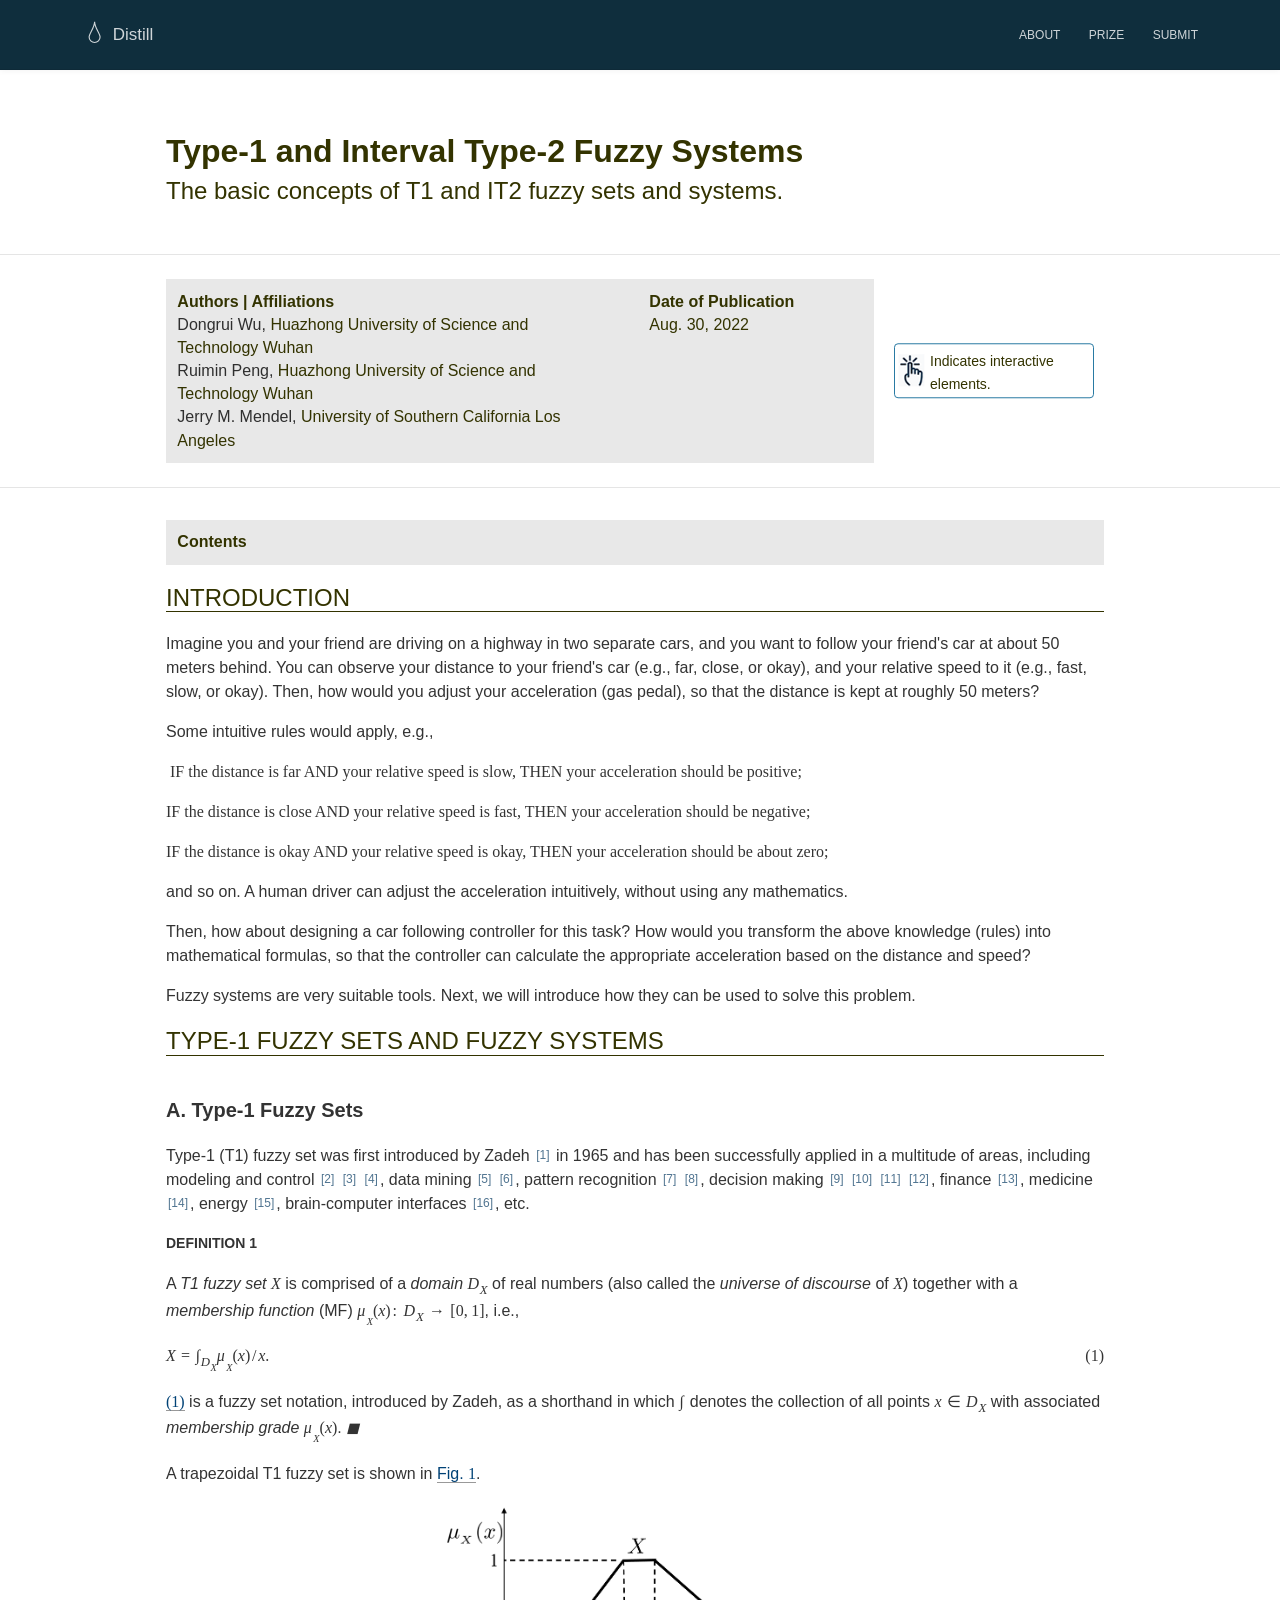
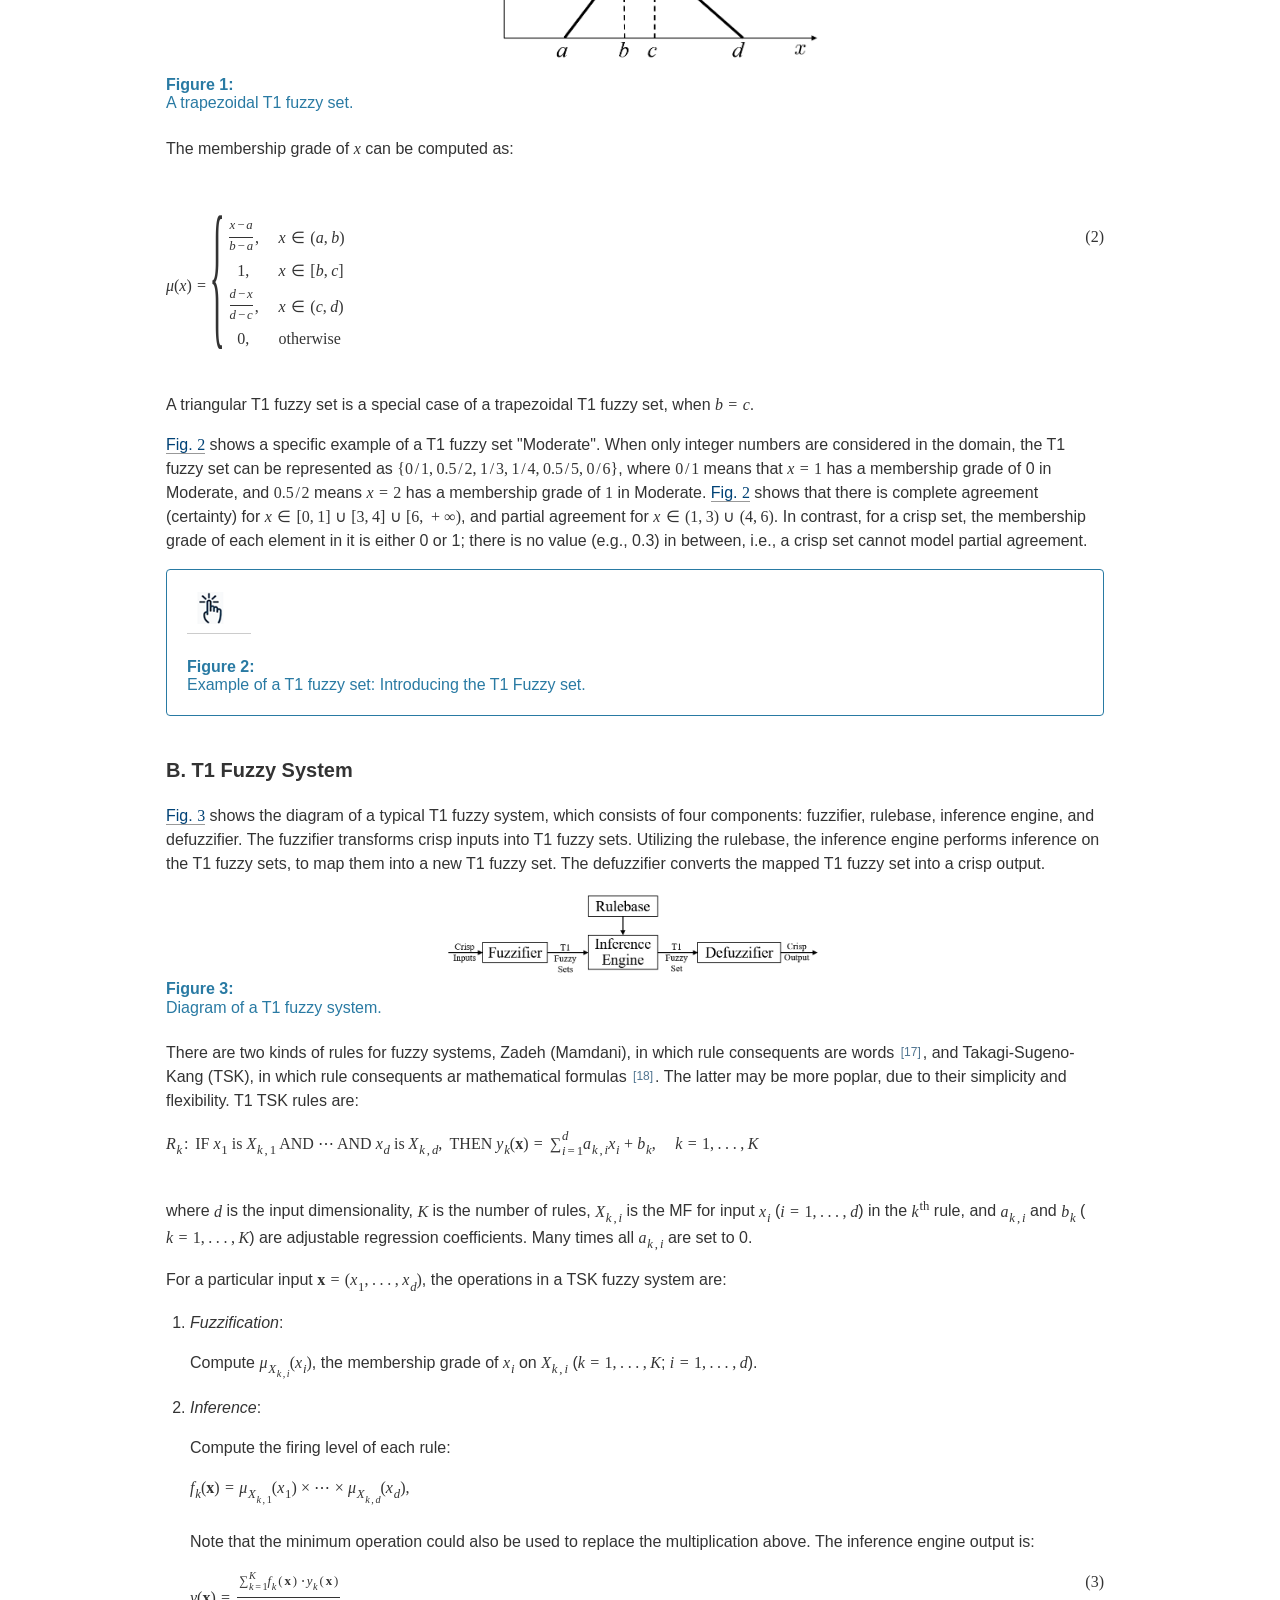
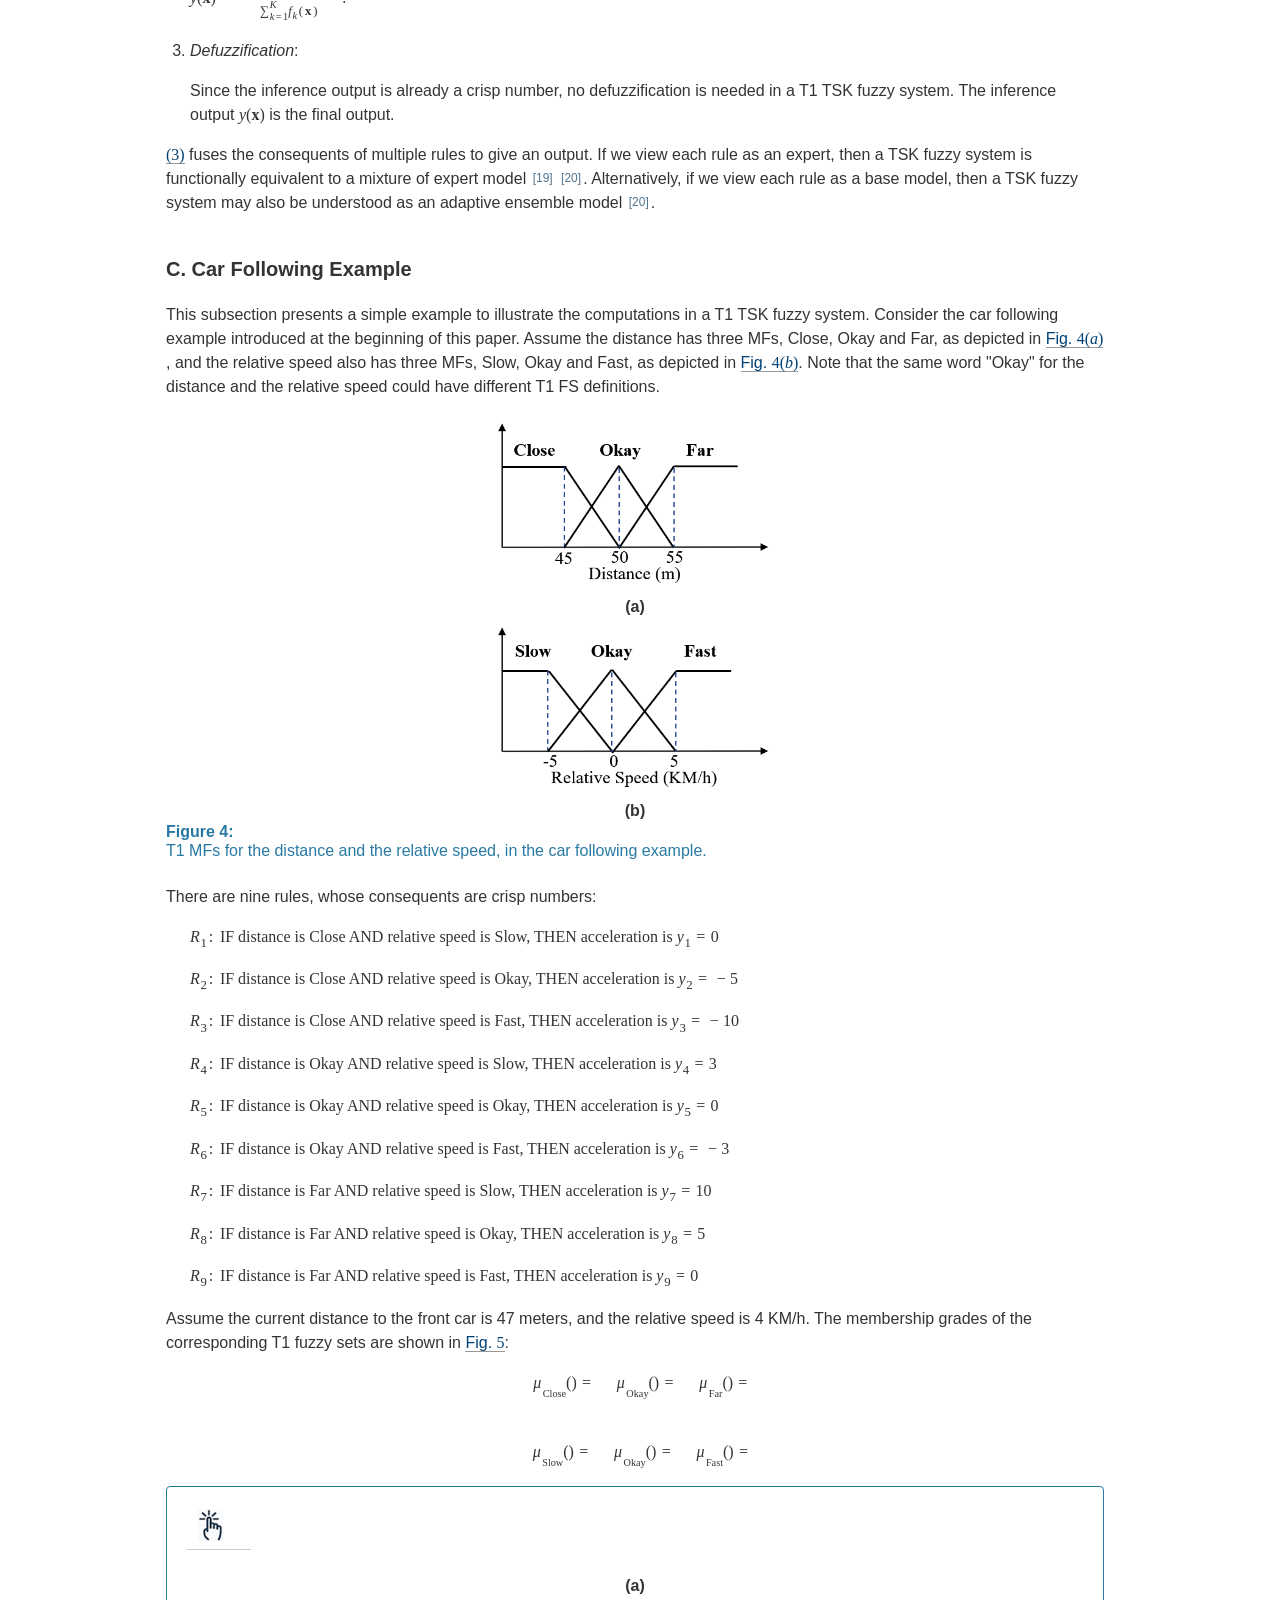
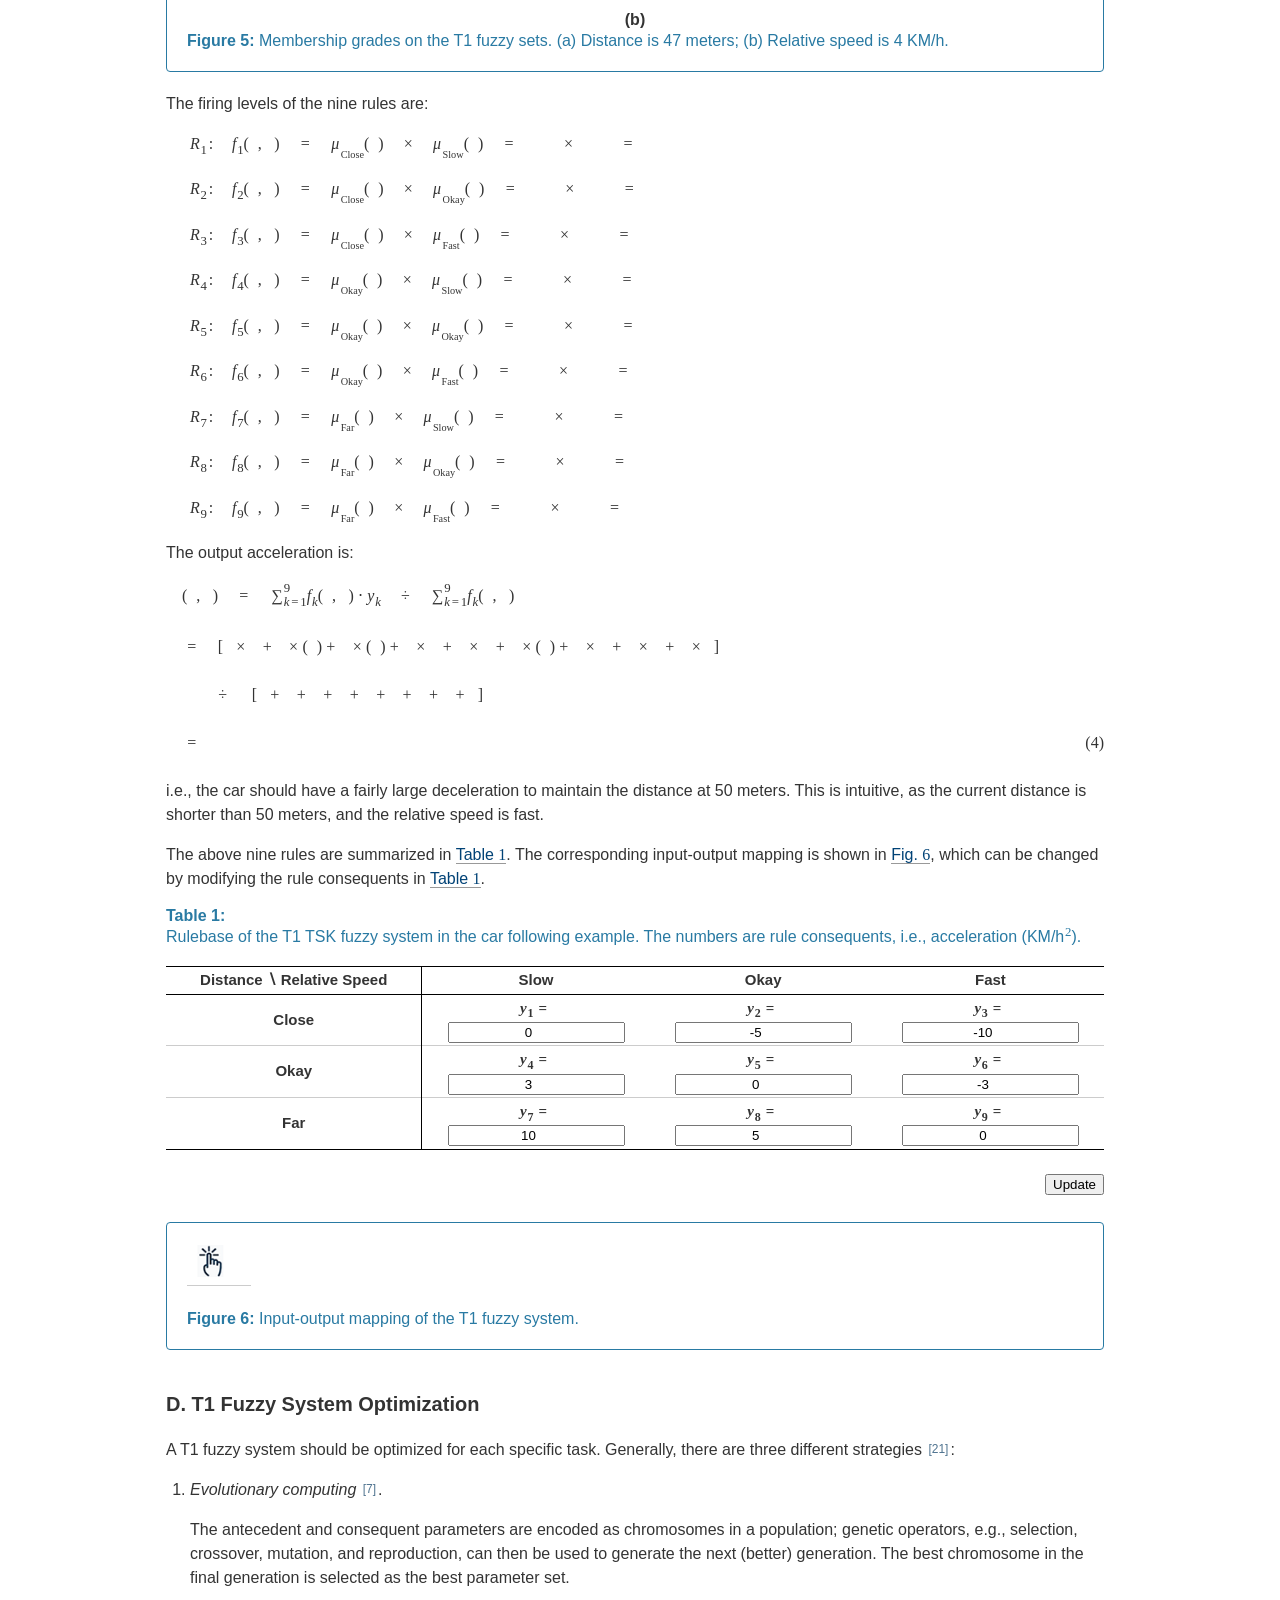
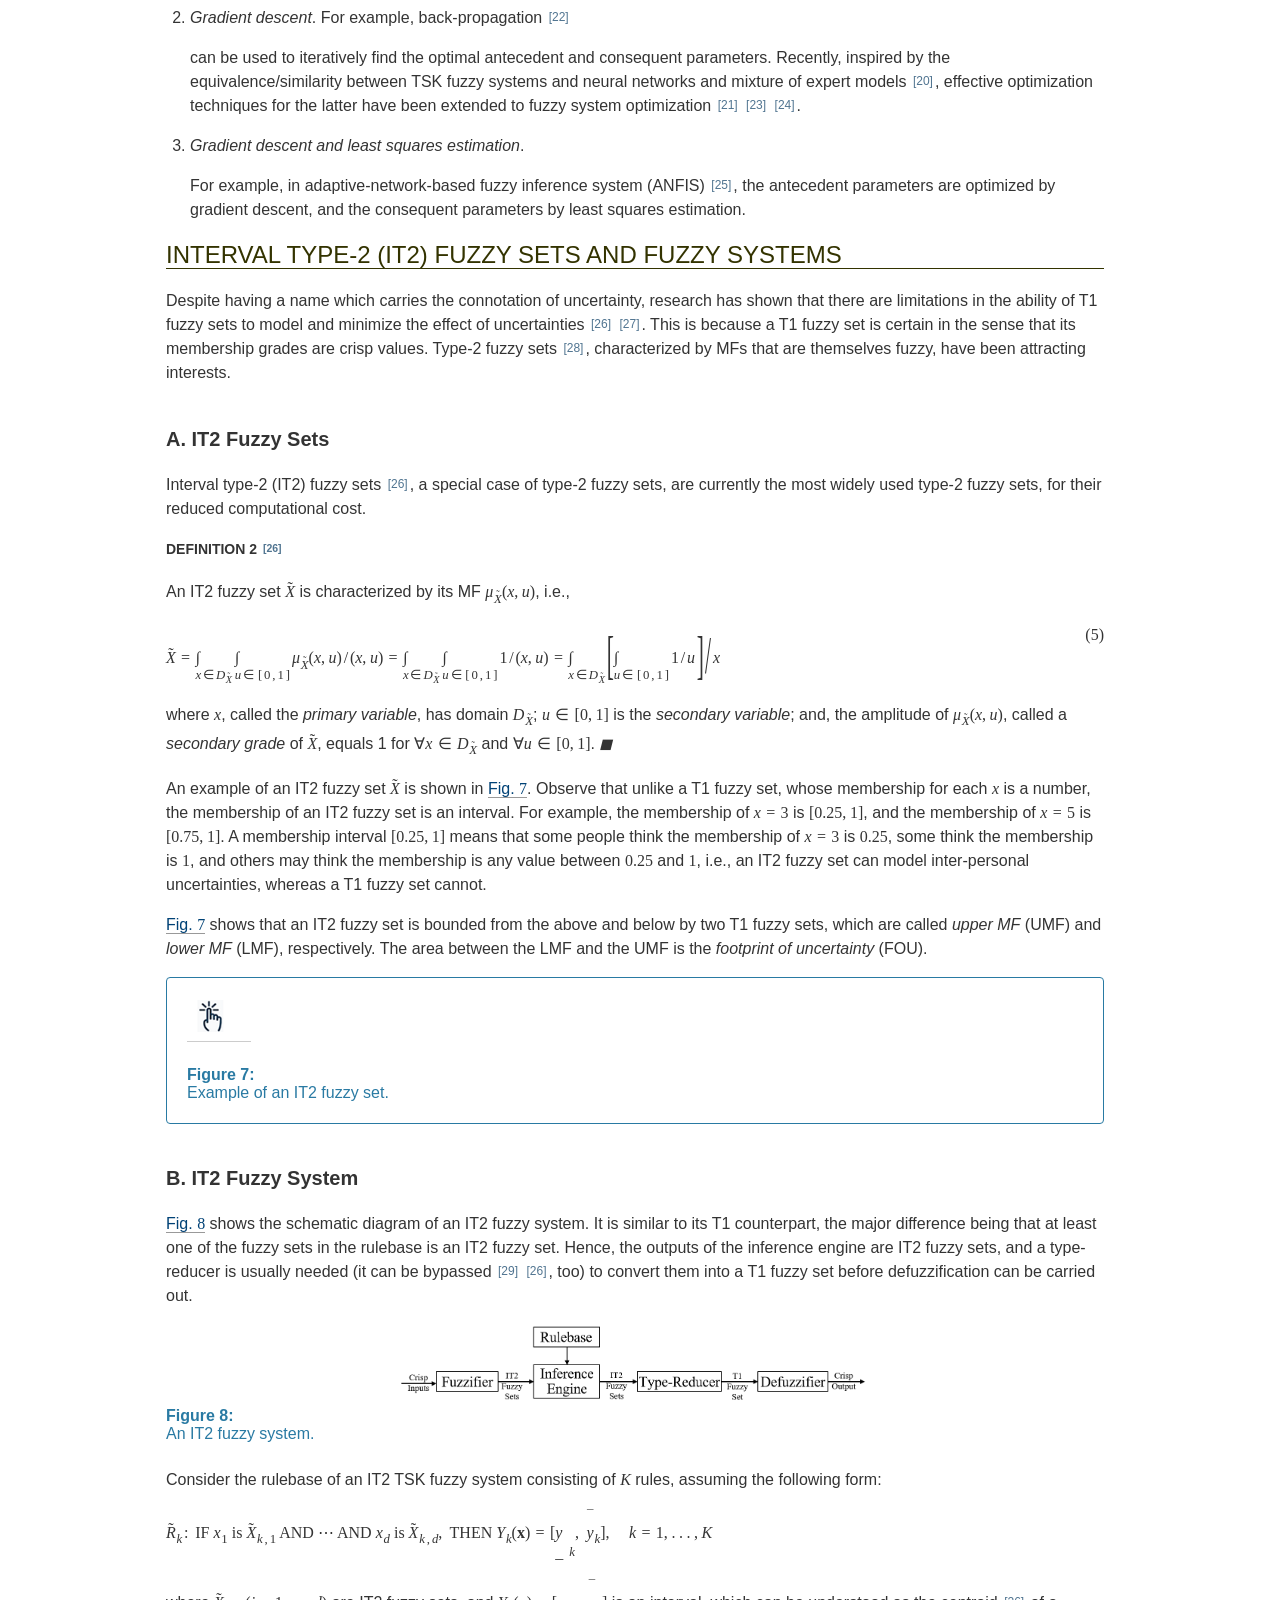
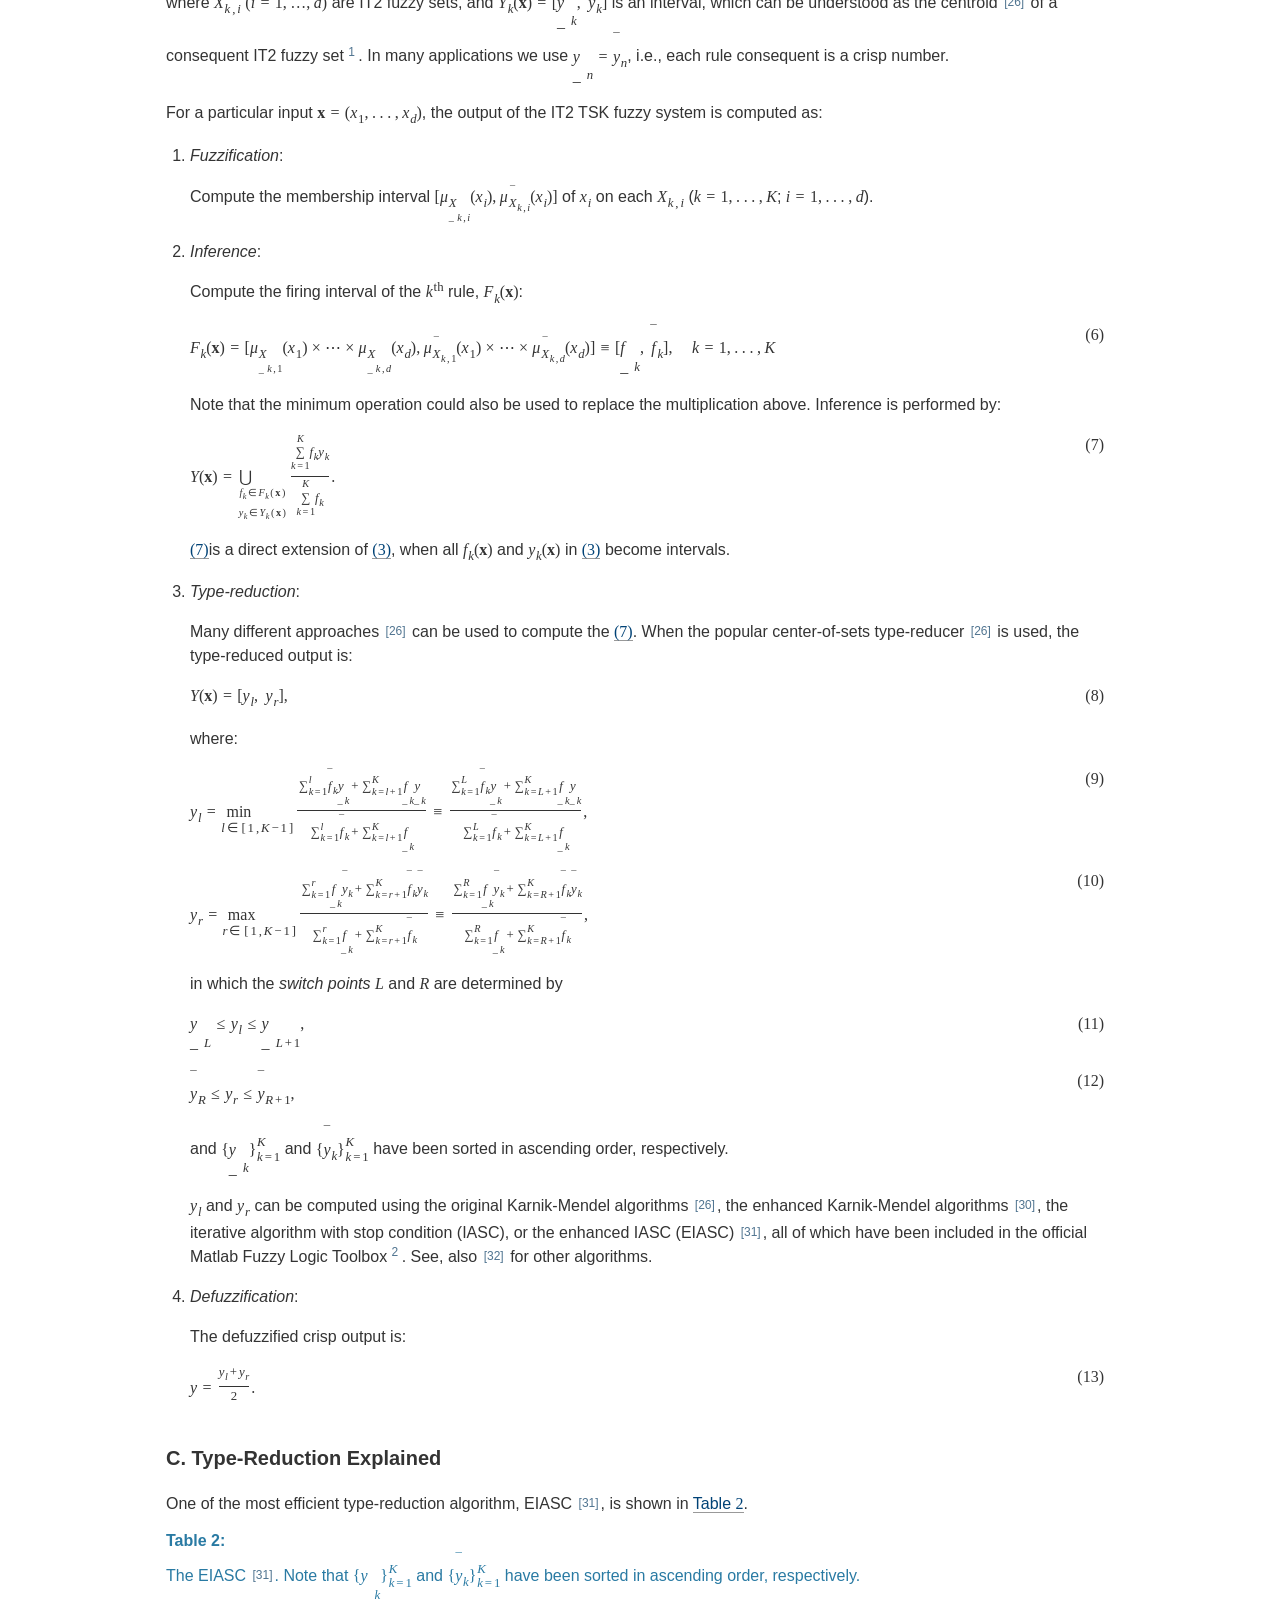
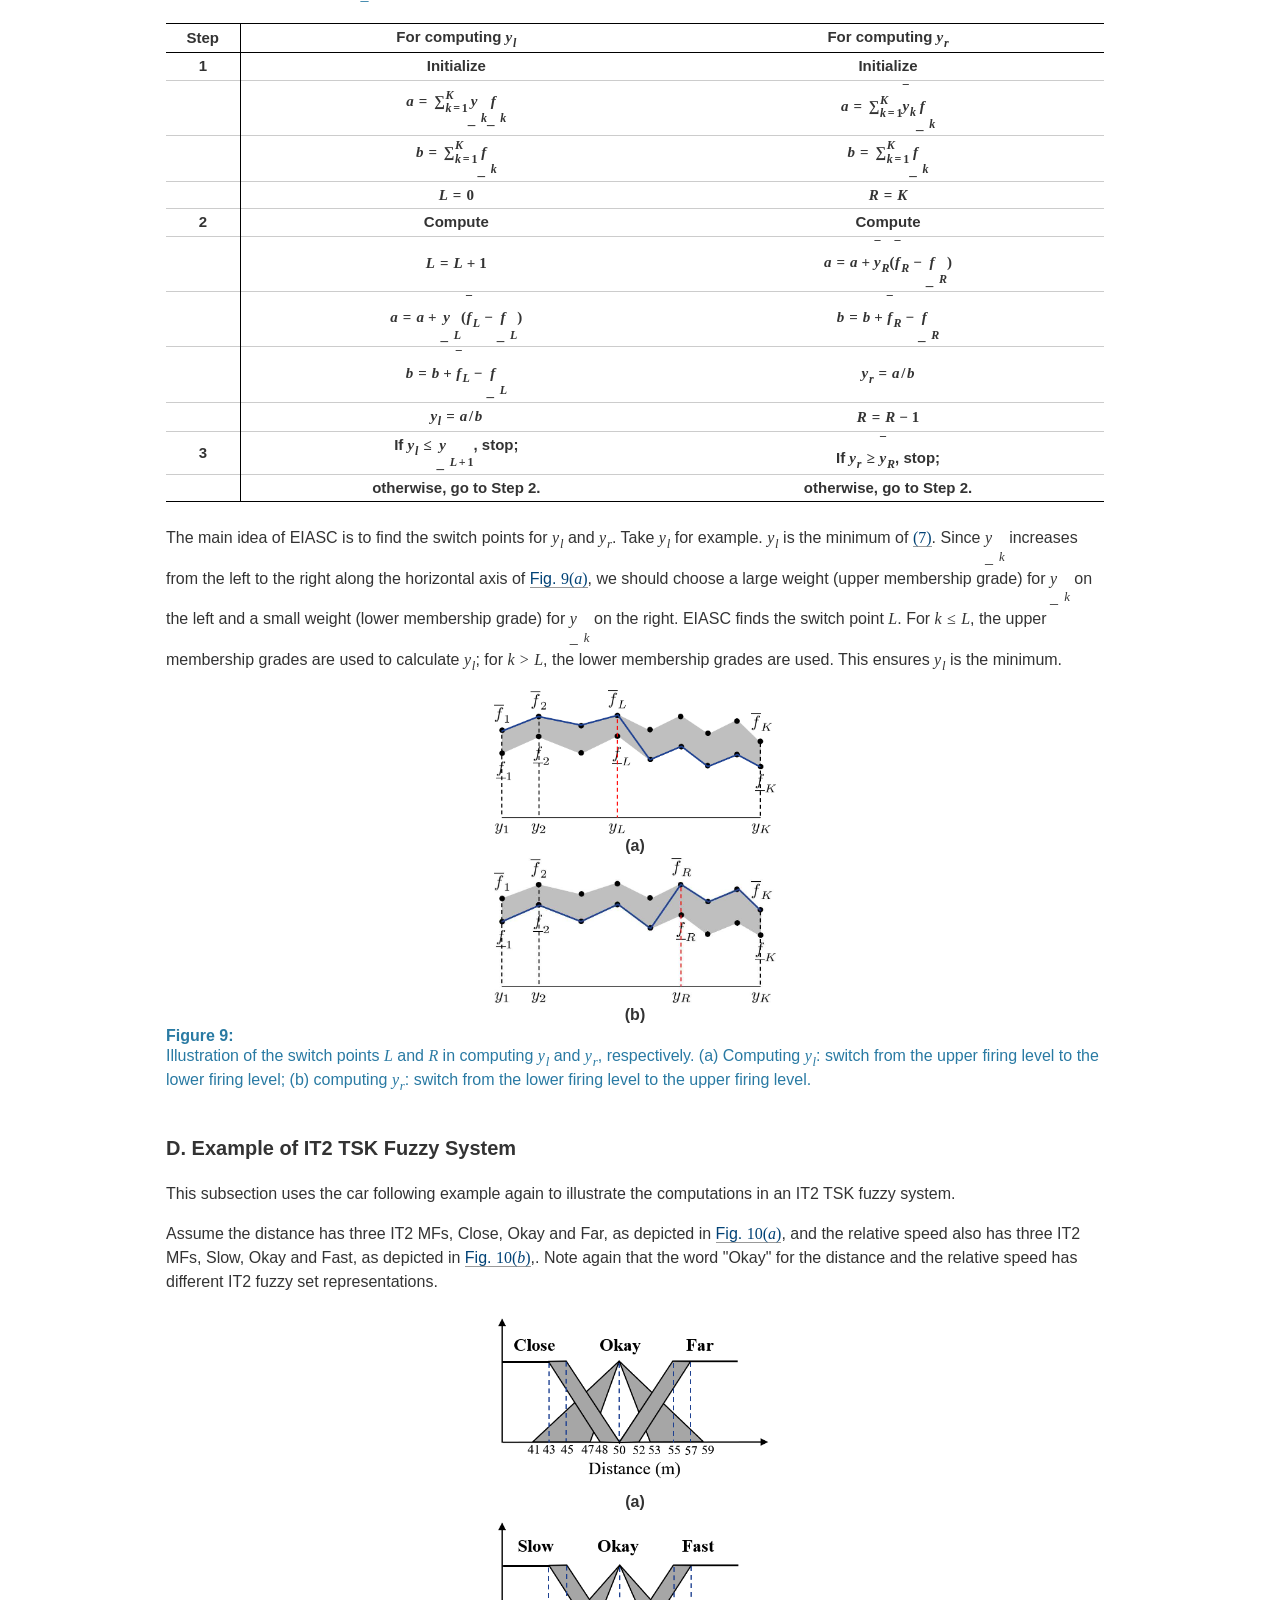
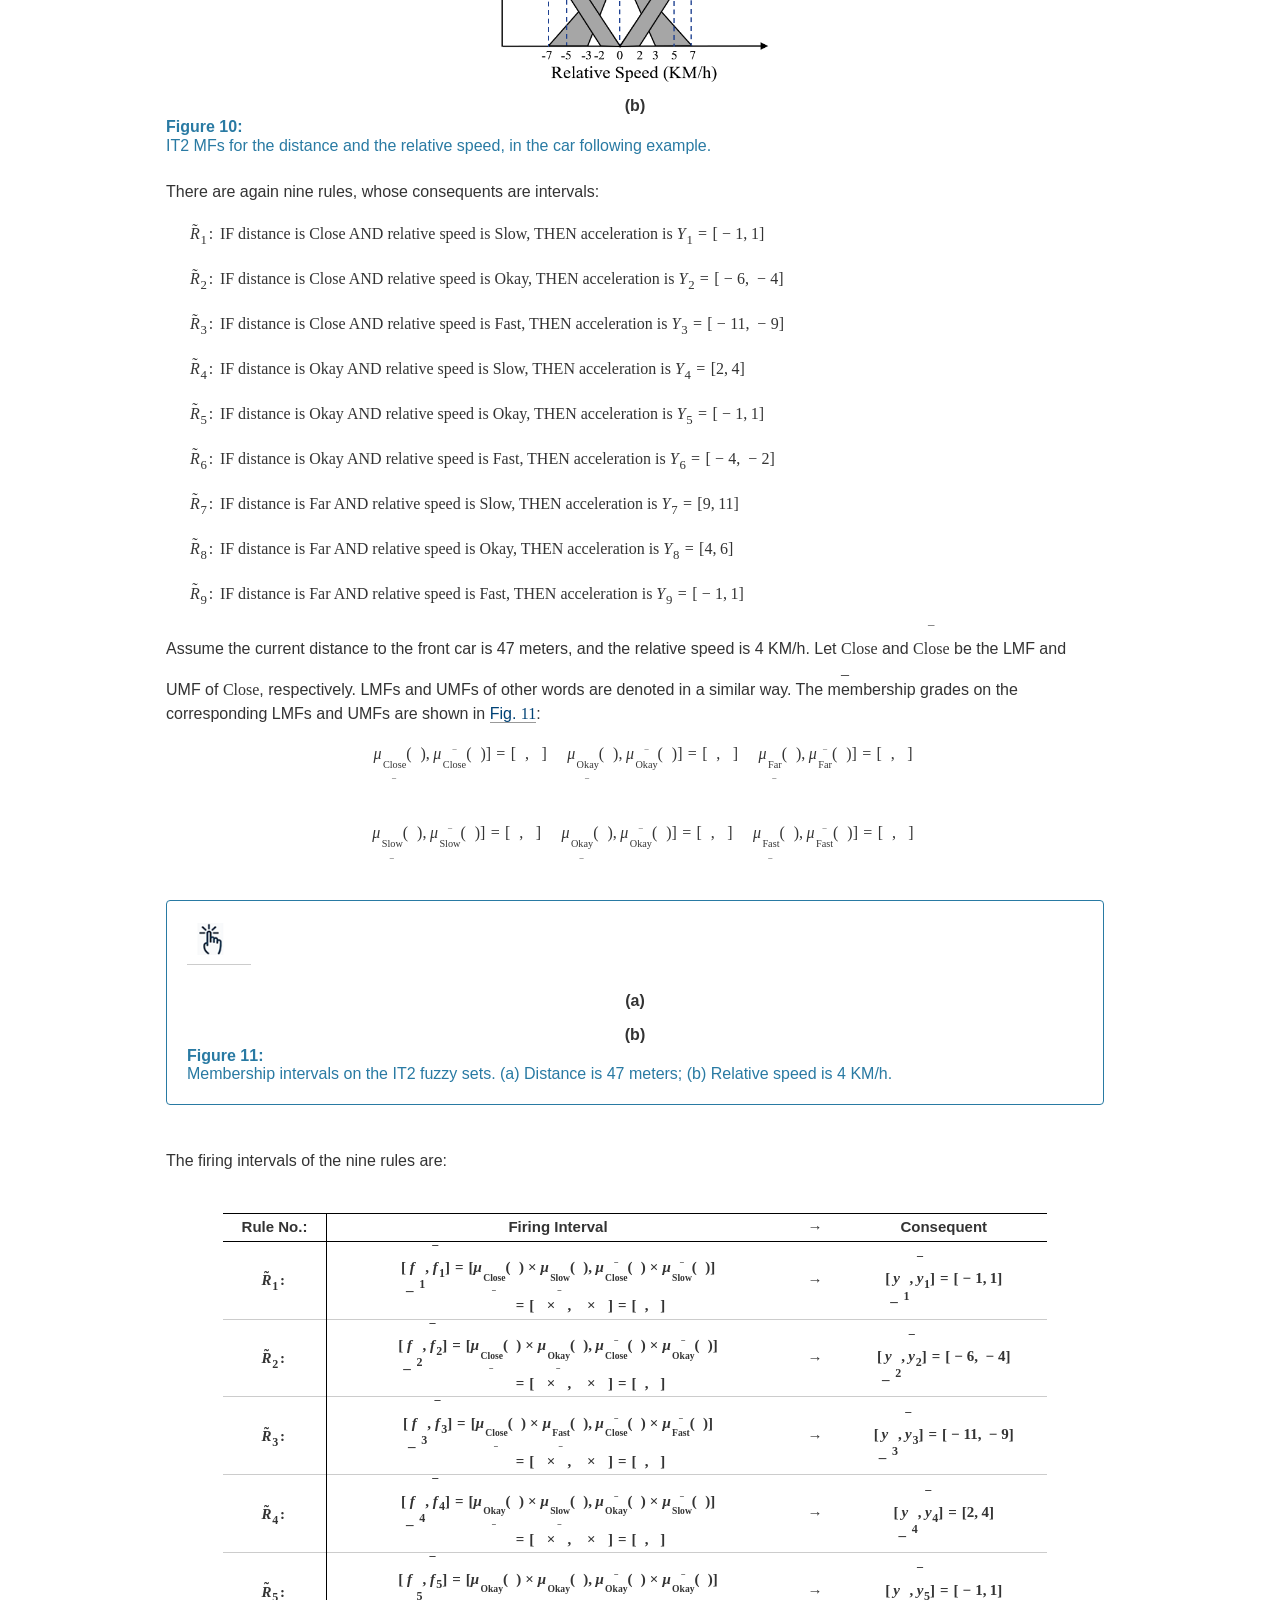
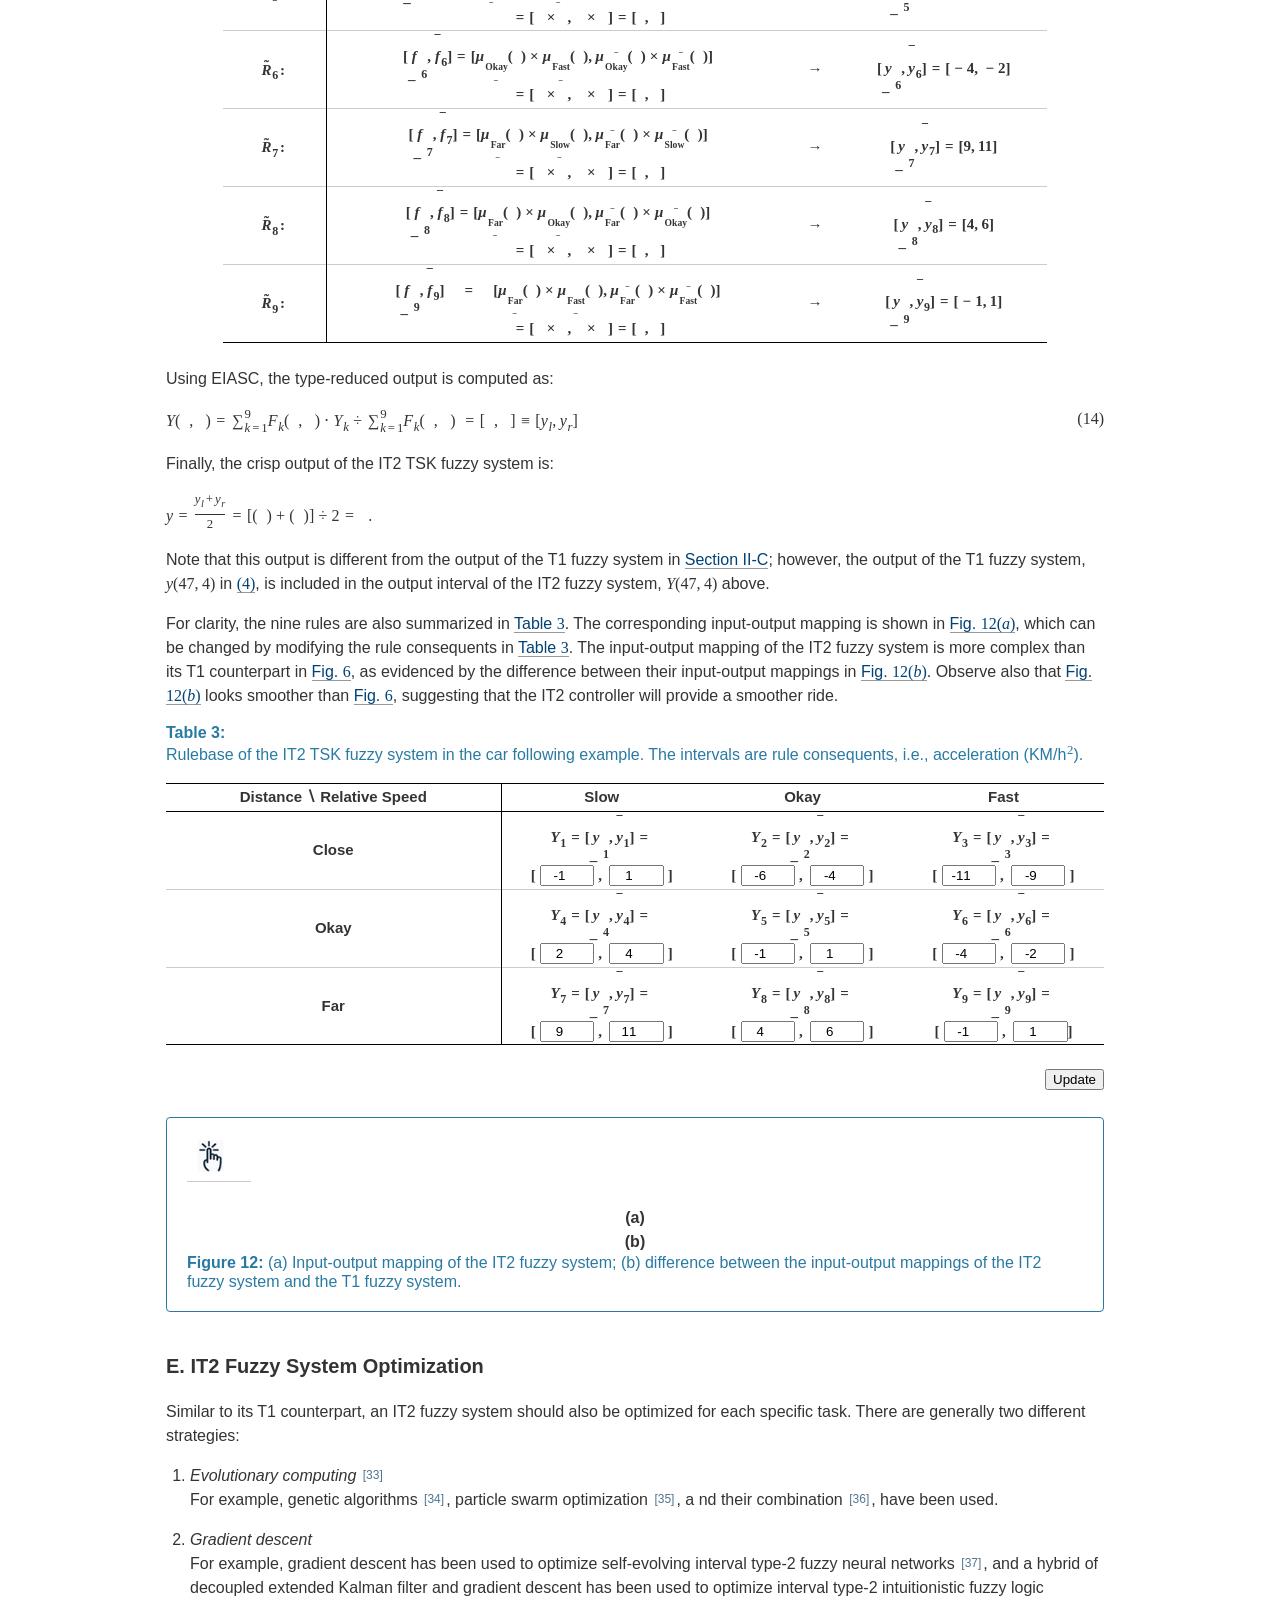
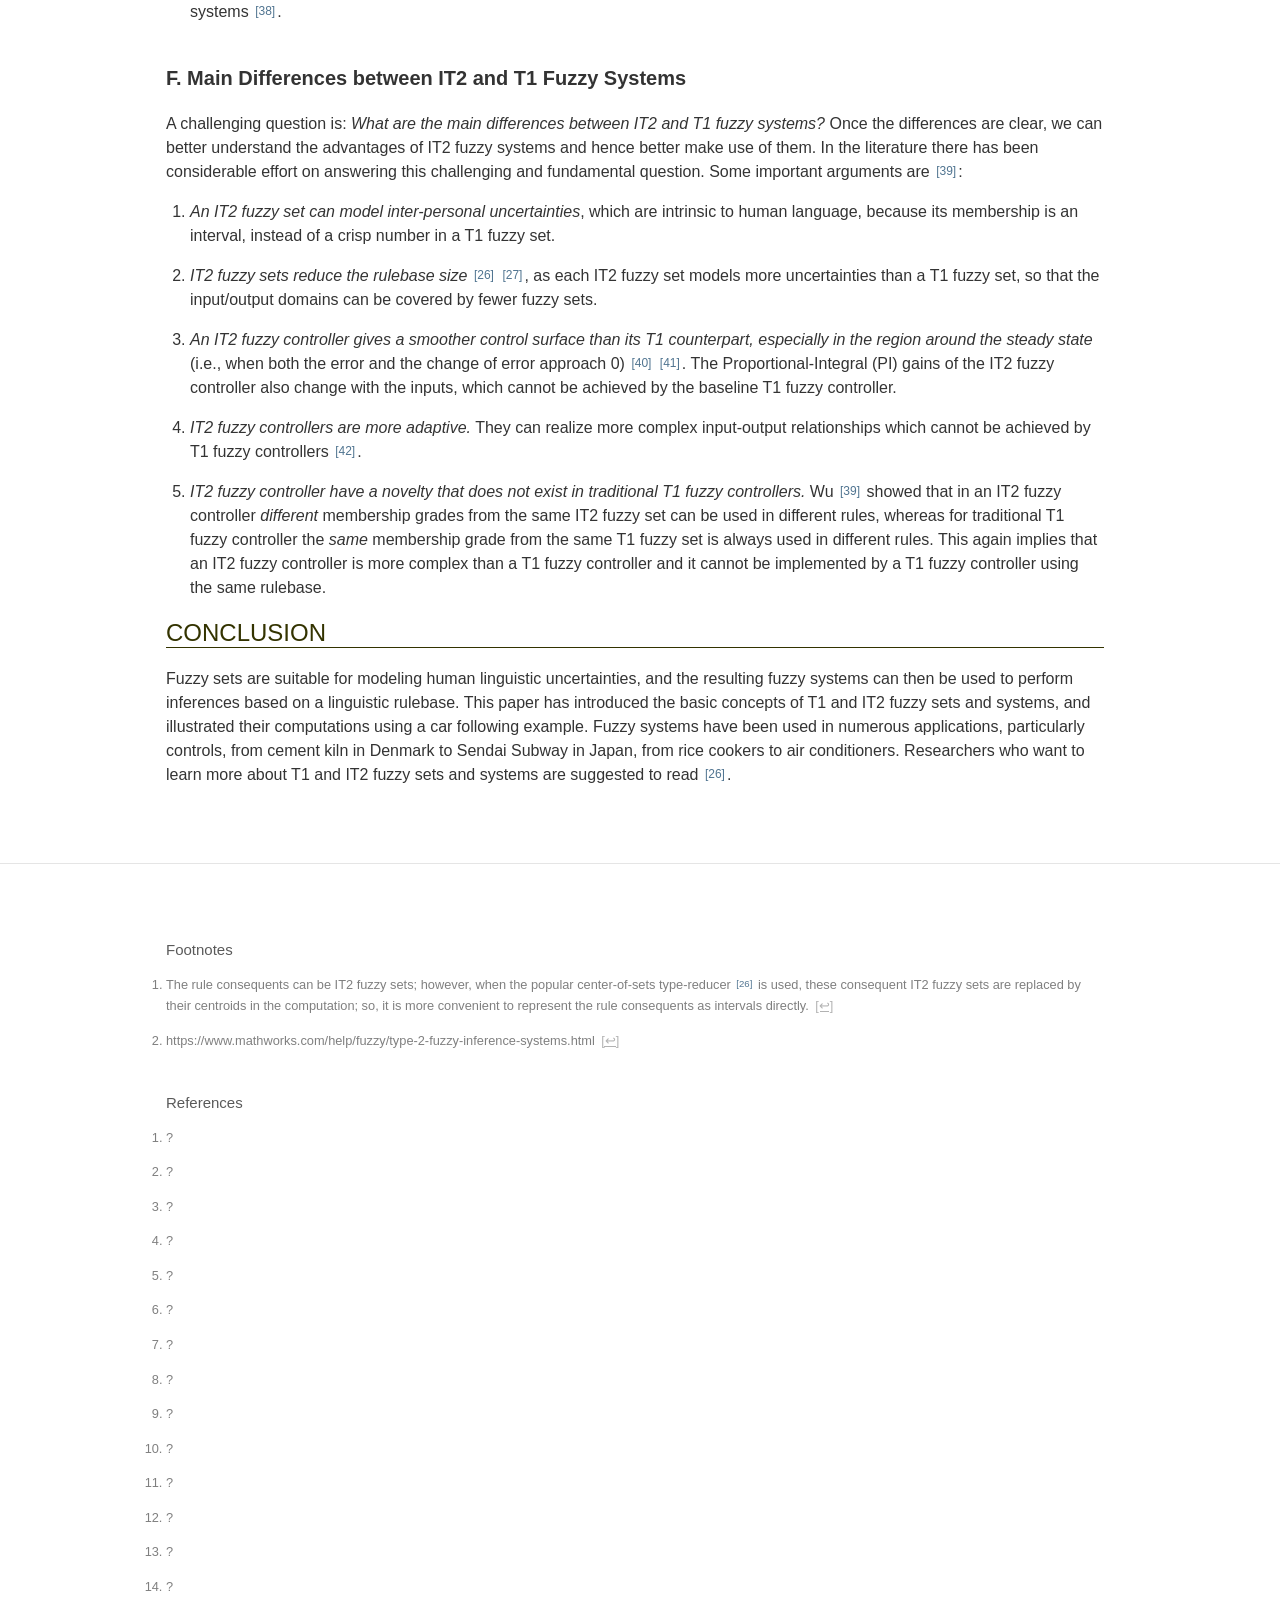
==== commit 3b4cfd32: "add files" ====
--- a/FuzzySystems.html
+++ b/FuzzySystems.html
@@ -17,16 +17,16 @@
 
 <head xmlns="">
     <script src="dist/template.v2.js"></script>
-<!--    <script src="dist/template.v2_1.js"></script>-->
+    <!--    <script src="dist/template.v2_1.js"></script>-->
     <link rel="stylesheet" href="dist/ieeexplore-immersive-article.css">
     <meta name="viewport" content="width=device-width, initial-scale=1">
     <meta charset="utf8">
-<!--    <script src="https://d3js.org/d3.v4.js"></script>-->
+    <!--    <script src="https://d3js.org/d3.v4.js"></script>-->
     <script type="text/javascript" src="d3.v4.js"></script>
     <link rel="stylesheet" href="Fuzzy_solve/fuzzy_design.css">
     <script type="text/javascript" src="jquery-3.5.1.js"></script>
 
-<!--    <script src='https://cdn.plot.ly/plotly-2.14.0.min.js'></script>-->
+    <!--    <script src='https://cdn.plot.ly/plotly-2.14.0.min.js'></script>-->
     <script type="text/javascript" src='plotly-2.14.0.min.js'></script>
 
     <script type="text/javascript" src="Fuzzy_solve/T1_Fuzzy_demo.js"></script>
@@ -39,7 +39,7 @@
     <script type="module" src="Fuzzy_solve/T1_Fuzzy_exp_dist_drag.js"></script>
 
     <!--    <link rel="stylesheet" href="jquery-ui-1.12.1.custom/jquery-ui.min.css">-->
-<!--    <script src="jquery-ui-1.12.1.custom/jquery-ui.min.js"></script>-->
+    <!--    <script src="jquery-ui-1.12.1.custom/jquery-ui.min.js"></script>-->
     <script type="text/x-mathjax-config">MathJax.Hub.Config({tex2jax: {inlineMath: [['$','$'], ['\\(','\\)']]}});</script>
     <script type="text/javascript"
             src="MathJax-2.7.7/MathJax.js?config=TeX-AMS-MML_HTMLorMML">
@@ -256,16 +256,16 @@
                 <a class="marker" href="#define1"><span>Type-1 Fuzzy Sets Definition 1</span></a>
                 <div id="define1" >
                     <p>
-                    <a class="marker" href="#eq1"><span>equation1</span></a>
-                    A <i>T1 fuzzy set</i> $X$ is comprised of a <i>domain</i> $D_X$ of real numbers
-                    (also called the <i>universe of discourse</i> of $X$) together with a
-                    <i>membership function</i> (MF) $\mu_{_X}(x):\ D_X \to [0,1]$, i.e.,</p>
+                        <a class="marker" href="#eq1"><span>equation1</span></a>
+                        A <i>T1 fuzzy set</i> $X$ is comprised of a <i>domain</i> $D_X$ of real numbers
+                        (also called the <i>universe of discourse</i> of $X$) together with a
+                        <i>membership function</i> (MF) $\mu_{_X}(x):\ D_X \to [0,1]$, i.e.,</p>
                     <p>
                     <span id="eq1">
                          $X=\int_{D_X}\mu_{_X}(x)/x .$
                     </span>
 
-                    <span style= "float:right; text-align: right">
+                        <span style= "float:right; text-align: right">
                         $(1)$
                     </span></p>
                     <div>
@@ -369,42 +369,42 @@
                 <div>
                     <p>For a particular input $\mathbf{x}=(x_1,...,x_d)$, the operations in a TSK fuzzy system are:</p>
                     <p>
-                    <a class="marker" href="#operations"><span>Units</span></a>
+                        <a class="marker" href="#operations"><span>Units</span></a>
                     <ol id="opeartions">
-                    <li> <p><i>Fuzzification</i>:</p>
-                        <p>
-                            Compute $\mu_{X_{k,i}}(x_i)$, the membership grade of
-                            $x_i$ on $X_{k,i}$ ($k=1,...,K$; $i=1,...,d$).
-                        </p>
-                    </li>
-                    <li>
-                        <p><i>Inference</i>:</p>
-                        <p>Compute the firing level of each rule:<br></p>
-                        <span>$f_k(\mathbf{x})=\mu_{X_{k,1}}(x_1)\times\cdots\times\mu_{X_{k,d}}(x_d),$
+                        <li> <p><i>Fuzzification</i>:</p>
+                            <p>
+                                Compute $\mu_{X_{k,i}}(x_i)$, the membership grade of
+                                $x_i$ on $X_{k,i}$ ($k=1,...,K$; $i=1,...,d$).
+                            </p>
+                        </li>
+                        <li>
+                            <p><i>Inference</i>:</p>
+                            <p>Compute the firing level of each rule:<br></p>
+                            <span>$f_k(\mathbf{x})=\mu_{X_{k,1}}(x_1)\times\cdots\times\mu_{X_{k,d}}(x_d),$
                         </span>
 
-                        <p><br>Note that the minimum operation could also be used to replace the multiplication above.
-                            The inference engine output is:</p>
-                        <a class="marker" href="#eq3"><span>Units</span></a>
-                        <span id="eq3">
+                            <p><br>Note that the minimum operation could also be used to replace the multiplication above.
+                                The inference engine output is:</p>
+                            <a class="marker" href="#eq3"><span>Units</span></a>
+                            <span id="eq3">
                             $y(\mathbf{x})=\frac{\sum_{k=1}^K f_k(\mathbf{x})\cdot y_k(\mathbf{x})}{\sum_{k=1}^K f_k(\mathbf{x})}.$
                         </span>
-                        <span style= "float:right; text-align: right">
+                            <span style= "float:right; text-align: right">
                             $(3)$
                         </span></p>
 
-                    </li>
-                    <li> <p><i>Defuzzification</i>:</p>
-                        <p>Since the inference output is already a crisp number,
-                            no defuzzification is needed in a T1 TSK fuzzy system.
-                            The inference output $y(\mathbf{x})$ is the final output.</p></li>
+                        </li>
+                        <li> <p><i>Defuzzification</i>:</p>
+                            <p>Since the inference output is already a crisp number,
+                                no defuzzification is needed in a T1 TSK fuzzy system.
+                                The inference output $y(\mathbf{x})$ is the final output.</p></li>
                     </ol>
                     </p>
                 </div>
                 <div>
                     <p><a href="#eq3">$(3)$</a> fuses the consequents of multiple rules to give an output. If we view each rule as an expert,
-                    then a TSK fuzzy system is functionally equivalent to a mixture of expert model <d-cite bibtex-key="Jacobs1991"></d-cite> <d-cite bibtex-key="drwuTSK2020"></d-cite>.
-                    Alternatively, if we view each rule as a base model,
+                        then a TSK fuzzy system is functionally equivalent to a mixture of expert model <d-cite bibtex-key="Jacobs1991"></d-cite> <d-cite bibtex-key="drwuTSK2020"></d-cite>.
+                        Alternatively, if we view each rule as a base model,
                         then a TSK fuzzy system may also be understood as an adaptive ensemble model <d-cite bibtex-key="drwuTSK2020"></d-cite>.</p>
                 </div>
             </div>
@@ -491,19 +491,19 @@
                     <p>Assume the current distance to the front car is 47 meters, and the relative speed is 4 KM/h.
                         The membership grades of the corresponding T1 fuzzy sets are shown in <a href="#fig5">Fig. $5$</a>:</p>
                     <p>
-                        <p style="text-align: center">
+                    <p style="text-align: center">
                     <p style="text-align: center">
                         $\quad \mu_{_{\mathrm{Close}}}($<d-math id="dst_close_x1"></d-math>$)=$<d-math id="dst_close_y"></d-math>
                         $\quad \mu_{_{\mathrm{Okay}}}($<d-math id="dst_close_x2"></d-math>$)=$<d-math id="dst_oky_y"></d-math>
                         $\quad \mu_{_{\mathrm{Far}}}($<d-math id="dst_close_x3"></d-math>$)=$<d-math id="dst_far_y"></d-math>
                     </p>
 
-                        </p><br>
+                    </p><br>
                     <p style="text-align: center">
-                            $\quad \mu_{_{\mathrm{Slow}}}($<d-math id="spd_slow_x1"></d-math>$)=$<d-math id="spd_slow_y"></d-math>
+                        $\quad \mu_{_{\mathrm{Slow}}}($<d-math id="spd_slow_x1"></d-math>$)=$<d-math id="spd_slow_y"></d-math>
                         $\quad \mu_{_{\mathrm{Okay}}}($<d-math id="spd_slow_x2"></d-math>$)=$<d-math id="spd_okay_y"></d-math>
                         $\quad\mu_{_{\mathrm{Fast}}}($<d-math id="spd_slow_x3"></d-math>$)=$<d-math id="spd_fst_y"></d-math>
-                        </p>
+                    </p>
                     </p>
 
                     <a class="marker" href="#fig5"><span>Figure5</span></a>
@@ -531,152 +531,152 @@
                     <div>
                         <p>The firing levels of the nine rules are:<br></p>
                         <p style="text-align: left">
-                            <ul>
-                                <li style="list-style-type: none">
-                                    $R_1: \quad f_1($
-                                    <d-math id="dst_close_x1_a"></d-math>
-                                    $, $
-                                    <d-math id="spd_slow_x1_a"></d-math>
-                                    $)\quad=\quad\mu_{_{\mathrm{Close}}}($
-                                    <d-math id="dst_close_x2_a"></d-math>
-                                    $) \quad\times \quad\mu_{_{\mathrm{Slow}}}($
-                                    <d-math id="spd_slow_x2_a"></d-math>
-                                    $)\quad= \quad$
-                                    <d-math id="dst_close_y_a"></d-math>
-                                    $\quad\times\quad$
-                                    <d-math id="spd_slow_y_a"></d-math>
-                                    $\quad=\quad$
-                                    <d-math id="result_1"></d-math>
-                                </li>
-                                <li style="list-style-type: none">
-                                    $R_2: \quad f_2($
-                                    <d-math id="dst_close_x1_b"></d-math>
-                                    $, $
-                                    <d-math id="spd_okay_x1_b"></d-math>
-                                    $)\quad=\quad\mu_{_{\mathrm{Close}}}($
-                                    <d-math id="dst_close_x2_b"></d-math>
-                                    $) \quad\times \quad\mu_{_{\mathrm{Okay}}}($
-                                    <d-math id="spd_okay_x2_b"></d-math>
-                                    $)\quad= \quad$
-                                    <d-math id="dst_close_y_b"></d-math>
-                                    $\quad\times\quad$
-                                    <d-math id="spd_okay_y_b"></d-math>
-                                    $\quad=\quad$
-                                    <d-math id="result_2"></d-math>
-                                </li>
-                                <li style="list-style-type: none">
-                                    $R_3: \quad f_3($
-                                    <d-math id="dst_close_x1_c"></d-math>
-                                    $, $
-                                    <d-math id="spd_fst_x1_c"></d-math>
-                                    $)\quad=\quad\mu_{_{\mathrm{Close}}}($
-                                    <d-math id="dst_close_x2_c"></d-math>
-                                    $) \quad\times\quad \mu_{_{\mathrm{Fast}}}($
-                                    <d-math id="spd_fst_x2_c"></d-math>
-                                    $)\quad= \quad$
-                                    <d-math id="dst_close_y_c"></d-math>
-                                    $\quad\times\quad$
-                                    <d-math id="spd_fst_y_c"></d-math>
-                                    $\quad=\quad$
-                                    <d-math id="result_3"></d-math>
-                                </li>
-                                <li style="list-style-type: none">
-                                    $R_4: \quad f_4($
-                                    <d-math id="dst_oky_x1_d"></d-math>
-                                    $, $
-                                    <d-math id="spd_slow_x1_d"></d-math>
-                                    $)\quad=\quad\mu_{_{\mathrm{Okay}}}($
-                                    <d-math id="dst_oky_x2_d"></d-math>
-                                    $)\quad \times \quad\mu_{_{\mathrm{Slow}}}($
-                                    <d-math id="spd_slow_x2_d"></d-math>
-                                    $)\quad= \quad$
-                                    <d-math id="dst_oky_y_d"></d-math>
-                                    $\quad\times\quad$
-                                    <d-math id="spd_slow_y_d"></d-math>
-                                    $\quad=\quad$
-                                    <d-math id="result_4"></d-math>
-                                </li>
-                                <li style="list-style-type: none">
-                                    $R_5: \quad f_5($
-                                    <d-math id="dst_oky_x1_e"></d-math>
-                                    $, $
-                                    <d-math id="spd_okay_x1_e"></d-math>
-                                    $)\quad=\quad\mu_{_{\mathrm{Okay}}}($
-                                    <d-math id="dst_oky_x2_e"></d-math>
-                                    $)\quad \times \quad\mu_{_{\mathrm{Okay}}}($
-                                    <d-math id="spd_okay_x2_e"></d-math>
-                                    $)\quad= \quad$
-                                    <d-math id="dst_oky_y_e"></d-math>
-                                    $\quad\times\quad$
-                                    <d-math id="spd_okay_y_e"></d-math>
-                                    $\quad=\quad$
-                                    <d-math id="result_5"></d-math>
-                                </li>
-                                <li style="list-style-type: none">
-                                    $R_6: \quad f_6($
-                                    <d-math id="dst_oky_x1_f"></d-math>
-                                    $, $
-                                    <d-math id="spd_fst_x1_f"></d-math>
-                                    $)\quad=\quad\mu_{_{\mathrm{Okay}}}($
-                                    <d-math id="dst_oky_x2_f"></d-math>
-                                    $) \quad\times \quad\mu_{_{\mathrm{Fast}}}($
-                                    <d-math id="spd_fst_x2_f"></d-math>
-                                    $)\quad=\quad $
-                                    <d-math id="dst_oky_y_f"></d-math>
-                                    $\quad\times\quad$
-                                    <d-math id="spd_fst_y_f"></d-math>
-                                    $\quad=\quad$
-                                    <d-math id="result_6"></d-math>
-                                </li>
-                                <li style="list-style-type: none;text-align: left">
-                                    $R_7: \quad f_7($
-                                    <d-math id="dst_far_x1_g"></d-math>
-                                    $, $
-                                    <d-math id="spd_slow_x1_g"></d-math>
-                                    $)\quad=\quad\mu_{_{\mathrm{Far}}}($
-                                    <d-math id="dst_far_x2_g"></d-math>
-                                    $)\quad \times \quad\mu_{_{\mathrm{Slow}}}($
-                                    <d-math id="spd_slow_x2_g"></d-math>
-                                    $)\quad=\quad $
-                                    <d-math id="dst_far_y_g"></d-math>
-                                    $\quad\times\quad$
-                                    <d-math id="spd_slow_y_g"></d-math>
-                                    $\quad=\quad$
-                                    <d-math id="result_7"></d-math>
-                                </li>
-                                <li style="list-style-type: none">
-                                    $R_8: \quad f_8($
-                                    <d-math id="dst_far_x1_h"></d-math>
-                                    $, $
-                                    <d-math id="spd_okay_x1_h"></d-math>
-                                    $)\quad=\quad\mu_{_{\mathrm{Far}}}($
-                                    <d-math id="dst_far_x2_h"></d-math>
-                                    $)\quad \times\quad \mu_{_{\mathrm{Okay}}} ($
-                                    <d-math id="spd_okay_x2_h"></d-math>
-                                    $)\quad= \quad$
-                                    <d-math id="dst_far_y_h"></d-math>
-                                    $\quad\times\quad$
-                                    <d-math id="spd_okay_y_h"></d-math>
-                                    $\quad=\quad$
-                                    <d-math id="result_8"></d-math>
-                                </li>
-                                <li style="list-style-type: none">
-                                    $R_9: \quad f_9($
-                                    <d-math id="dst_far_x1_i"></d-math>
-                                    $, $
-                                    <d-math id="spd_fst_x1_i"></d-math>
-                                    $)\quad=\quad\mu_{_{\mathrm{Far}}}($
-                                    <d-math id="dst_far_x2_i"></d-math>
-                                    $)\quad \times \quad \mu_{_{\mathrm{Fast}}}($
-                                    <d-math id="spd_fst_x2_i"></d-math>
-                                    $)\quad=\quad $
-                                    <d-math id="dst_far_y_i"></d-math>
-                                    $\quad\times\quad$
-                                    <d-math id="spd_fst_y_i"></d-math>
-                                    $\quad=\quad$
-                                    <d-math id="result_9"></d-math>
-                                </li>
-                            </ul>
+                        <ul>
+                            <li style="list-style-type: none">
+                                $R_1: \quad f_1($
+                                <d-math id="dst_close_x1_a"></d-math>
+                                $, $
+                                <d-math id="spd_slow_x1_a"></d-math>
+                                $)\quad=\quad\mu_{_{\mathrm{Close}}}($
+                                <d-math id="dst_close_x2_a"></d-math>
+                                $) \quad\times \quad\mu_{_{\mathrm{Slow}}}($
+                                <d-math id="spd_slow_x2_a"></d-math>
+                                $)\quad= \quad$
+                                <d-math id="dst_close_y_a"></d-math>
+                                $\quad\times\quad$
+                                <d-math id="spd_slow_y_a"></d-math>
+                                $\quad=\quad$
+                                <d-math id="result_1"></d-math>
+                            </li>
+                            <li style="list-style-type: none">
+                                $R_2: \quad f_2($
+                                <d-math id="dst_close_x1_b"></d-math>
+                                $, $
+                                <d-math id="spd_okay_x1_b"></d-math>
+                                $)\quad=\quad\mu_{_{\mathrm{Close}}}($
+                                <d-math id="dst_close_x2_b"></d-math>
+                                $) \quad\times \quad\mu_{_{\mathrm{Okay}}}($
+                                <d-math id="spd_okay_x2_b"></d-math>
+                                $)\quad= \quad$
+                                <d-math id="dst_close_y_b"></d-math>
+                                $\quad\times\quad$
+                                <d-math id="spd_okay_y_b"></d-math>
+                                $\quad=\quad$
+                                <d-math id="result_2"></d-math>
+                            </li>
+                            <li style="list-style-type: none">
+                                $R_3: \quad f_3($
+                                <d-math id="dst_close_x1_c"></d-math>
+                                $, $
+                                <d-math id="spd_fst_x1_c"></d-math>
+                                $)\quad=\quad\mu_{_{\mathrm{Close}}}($
+                                <d-math id="dst_close_x2_c"></d-math>
+                                $) \quad\times\quad \mu_{_{\mathrm{Fast}}}($
+                                <d-math id="spd_fst_x2_c"></d-math>
+                                $)\quad= \quad$
+                                <d-math id="dst_close_y_c"></d-math>
+                                $\quad\times\quad$
+                                <d-math id="spd_fst_y_c"></d-math>
+                                $\quad=\quad$
+                                <d-math id="result_3"></d-math>
+                            </li>
+                            <li style="list-style-type: none">
+                                $R_4: \quad f_4($
+                                <d-math id="dst_oky_x1_d"></d-math>
+                                $, $
+                                <d-math id="spd_slow_x1_d"></d-math>
+                                $)\quad=\quad\mu_{_{\mathrm{Okay}}}($
+                                <d-math id="dst_oky_x2_d"></d-math>
+                                $)\quad \times \quad\mu_{_{\mathrm{Slow}}}($
+                                <d-math id="spd_slow_x2_d"></d-math>
+                                $)\quad= \quad$
+                                <d-math id="dst_oky_y_d"></d-math>
+                                $\quad\times\quad$
+                                <d-math id="spd_slow_y_d"></d-math>
+                                $\quad=\quad$
+                                <d-math id="result_4"></d-math>
+                            </li>
+                            <li style="list-style-type: none">
+                                $R_5: \quad f_5($
+                                <d-math id="dst_oky_x1_e"></d-math>
+                                $, $
+                                <d-math id="spd_okay_x1_e"></d-math>
+                                $)\quad=\quad\mu_{_{\mathrm{Okay}}}($
+                                <d-math id="dst_oky_x2_e"></d-math>
+                                $)\quad \times \quad\mu_{_{\mathrm{Okay}}}($
+                                <d-math id="spd_okay_x2_e"></d-math>
+                                $)\quad= \quad$
+                                <d-math id="dst_oky_y_e"></d-math>
+                                $\quad\times\quad$
+                                <d-math id="spd_okay_y_e"></d-math>
+                                $\quad=\quad$
+                                <d-math id="result_5"></d-math>
+                            </li>
+                            <li style="list-style-type: none">
+                                $R_6: \quad f_6($
+                                <d-math id="dst_oky_x1_f"></d-math>
+                                $, $
+                                <d-math id="spd_fst_x1_f"></d-math>
+                                $)\quad=\quad\mu_{_{\mathrm{Okay}}}($
+                                <d-math id="dst_oky_x2_f"></d-math>
+                                $) \quad\times \quad\mu_{_{\mathrm{Fast}}}($
+                                <d-math id="spd_fst_x2_f"></d-math>
+                                $)\quad=\quad $
+                                <d-math id="dst_oky_y_f"></d-math>
+                                $\quad\times\quad$
+                                <d-math id="spd_fst_y_f"></d-math>
+                                $\quad=\quad$
+                                <d-math id="result_6"></d-math>
+                            </li>
+                            <li style="list-style-type: none;text-align: left">
+                                $R_7: \quad f_7($
+                                <d-math id="dst_far_x1_g"></d-math>
+                                $, $
+                                <d-math id="spd_slow_x1_g"></d-math>
+                                $)\quad=\quad\mu_{_{\mathrm{Far}}}($
+                                <d-math id="dst_far_x2_g"></d-math>
+                                $)\quad \times \quad\mu_{_{\mathrm{Slow}}}($
+                                <d-math id="spd_slow_x2_g"></d-math>
+                                $)\quad=\quad $
+                                <d-math id="dst_far_y_g"></d-math>
+                                $\quad\times\quad$
+                                <d-math id="spd_slow_y_g"></d-math>
+                                $\quad=\quad$
+                                <d-math id="result_7"></d-math>
+                            </li>
+                            <li style="list-style-type: none">
+                                $R_8: \quad f_8($
+                                <d-math id="dst_far_x1_h"></d-math>
+                                $, $
+                                <d-math id="spd_okay_x1_h"></d-math>
+                                $)\quad=\quad\mu_{_{\mathrm{Far}}}($
+                                <d-math id="dst_far_x2_h"></d-math>
+                                $)\quad \times\quad \mu_{_{\mathrm{Okay}}} ($
+                                <d-math id="spd_okay_x2_h"></d-math>
+                                $)\quad= \quad$
+                                <d-math id="dst_far_y_h"></d-math>
+                                $\quad\times\quad$
+                                <d-math id="spd_okay_y_h"></d-math>
+                                $\quad=\quad$
+                                <d-math id="result_8"></d-math>
+                            </li>
+                            <li style="list-style-type: none">
+                                $R_9: \quad f_9($
+                                <d-math id="dst_far_x1_i"></d-math>
+                                $, $
+                                <d-math id="spd_fst_x1_i"></d-math>
+                                $)\quad=\quad\mu_{_{\mathrm{Far}}}($
+                                <d-math id="dst_far_x2_i"></d-math>
+                                $)\quad \times \quad \mu_{_{\mathrm{Fast}}}($
+                                <d-math id="spd_fst_x2_i"></d-math>
+                                $)\quad=\quad $
+                                <d-math id="dst_far_y_i"></d-math>
+                                $\quad\times\quad$
+                                <d-math id="spd_fst_y_i"></d-math>
+                                $\quad=\quad$
+                                <d-math id="result_9"></d-math>
+                            </li>
+                        </ul>
                         </p>
 
                     </div>
@@ -735,12 +735,12 @@
 
                         <p>
                             <br>i.e., the car should have a fairly large deceleration to maintain the distance at 50 meters.
-                        This is intuitive, as the current distance is shorter than 50 meters, and the relative speed is fast.
+                            This is intuitive, as the current distance is shorter than 50 meters, and the relative speed is fast.
                         </p>
                     </div>
                     <div>
                         <p>The above nine rules are summarized in <a href="tab1">Table $ 1$</a>.
-                        The corresponding input-output mapping is shown in <a href="fig_T1_acc">Fig. $6$</a>,
+                            The corresponding input-output mapping is shown in <a href="fig_T1_acc">Fig. $6$</a>,
                             which can be changed by modifying the rule consequents in <a href="tab1">Table $1$</a>.</p>
                         <div>
                             <a class="marker" href="#tab1"><span>rulebase</span></a>
@@ -779,7 +779,7 @@
                         </div>
                     </div>
                     <br>
-                        <button id="F1_acceleration_table" style="float: right" onclick="getvalue()">   Update  </button>
+                    <button id="F1_acceleration_table" style="float: right" onclick="getvalue()">   Update  </button>
 
                     <br><br>
                     <a class="marker" href="#fig_T1_acc"><span>Figure 6</span></a>
@@ -792,7 +792,7 @@
                             </tr>
                         </table>
                         <div id="fig6" style="margin-left: 25%"></div>
-<!--                        <iframe name="toppage" width=750 height=750 src="T1_acceleration.html" frameborder="no" ></iframe>-->
+                        <!--                        <iframe name="toppage" width=750 height=750 src="T1_acceleration.html" frameborder="no" ></iframe>-->
                         <div class="caption">
                             <b>Figure 6:</b> Input-output mapping of the T1 fuzzy system.
                         </div>
@@ -813,26 +813,26 @@
                         <li>
                             <p><i>Evolutionary computing</i> <d-cite bibtex-key="Ishibuchi1995"></d-cite>.</p>
                             <p>The antecedent and consequent parameters are encoded as chromosomes in a population;
-                            genetic operators, e.g., selection, crossover, mutation, and reproduction,
-                            can then be used to generate the next (better) generation.
-                            The best chromosome in the final generation is selected as the best parameter set.</p>
+                                genetic operators, e.g., selection, crossover, mutation, and reproduction,
+                                can then be used to generate the next (better) generation.
+                                The best chromosome in the final generation is selected as the best parameter set.</p>
                         </li>
 
                         <li>
                             <p><i>Gradient descent</i>. For example, back-propagation <d-cite bibtex-key="Rumelhart1986"></d-cite></p>
                             <p>can be used to iteratively find the optimal antecedent and consequent parameters.
-                            Recently, inspired by the equivalence/similarity between TSK fuzzy systems and
-                            neural networks and mixture of expert models <d-cite bibtex-key="drwuTSK2020"></d-cite>, effective
-                            optimization techniques for the latter have been extended to fuzzy system
-                            optimization <d-cite bibtex-key="drwuGD2020"></d-cite> <d-cite bibtex-key="drwuBN2020"></d-cite> <d-cite bibtex-key="drwuLN2022"></d-cite>.</p>
+                                Recently, inspired by the equivalence/similarity between TSK fuzzy systems and
+                                neural networks and mixture of expert models <d-cite bibtex-key="drwuTSK2020"></d-cite>, effective
+                                optimization techniques for the latter have been extended to fuzzy system
+                                optimization <d-cite bibtex-key="drwuGD2020"></d-cite> <d-cite bibtex-key="drwuBN2020"></d-cite> <d-cite bibtex-key="drwuLN2022"></d-cite>.</p>
                         </li>
 
                         <li>
                             <p><i>Gradient descent and least squares estimation</i>. </p>
                             <p>For example,
-                            in adaptive-network-based fuzzy inference system (ANFIS) <d-cite bibtex-key="Jang1993"></d-cite>,
-                            the antecedent parameters are optimized by gradient descent, and the consequent
-                            parameters by least squares estimation.</p>
+                                in adaptive-network-based fuzzy inference system (ANFIS) <d-cite bibtex-key="Jang1993"></d-cite>,
+                                the antecedent parameters are optimized by gradient descent, and the consequent
+                                parameters by least squares estimation.</p>
                         </li>
                     </ol>
 
@@ -861,7 +861,7 @@
                 <h4>Definition 2 <d-cite bibtex-key="Mendel2017"></d-cite></h4> <a class="marker" href="#define2"><span>IT2 fuzzy set Definition 2</span></a>
                 <div id="define2">
                     <p>
-                    An IT2 fuzzy set $\tilde{X}$ is characterized by its MF $\mu_{\tilde{X}} (x,u)$, i.e.,</p>
+                        An IT2 fuzzy set $\tilde{X}$ is characterized by its MF $\mu_{\tilde{X}} (x,u)$, i.e.,</p>
                     <a class="marker" href="#eq5"><span>equation1</span></a>
 
                     <p></p><span id="eq5">
@@ -874,7 +874,7 @@
                     </span></p>
 
                     <p>where $x$, called the <i>primary variable</i>, has domain $D_{\tilde{X}}$;
-                    $u\in [0,1]$ is the <i>secondary variable</i>; and, the amplitude of $\mu_{\tilde{X}} (x,u)$,
+                        $u\in [0,1]$ is the <i>secondary variable</i>; and, the amplitude of $\mu_{\tilde{X}} (x,u)$,
                         called a <i>secondary grade</i> of $\tilde{X}$, equals 1 for $\forall x\in D_{\tilde{X}}$ and $\forall u\in [0,1]$. $\blacksquare$</p>
                 </div>
                 <div>
@@ -917,9 +917,9 @@
             <div id="'IT2 sys">
                 <div>
                     <p><a href="#fig8">Fig. $8$</a> shows the schematic diagram of an IT2 fuzzy system. It is similar to its T1 counterpart,
-                    the major difference being that at least one of the fuzzy sets in the rulebase is an IT2 fuzzy set.
-                    Hence, the outputs of the inference engine are IT2 fuzzy sets, and a type-reducer is usually needed
-                    (it can be bypassed <d-cite bibtex-key="Nie2008"></d-cite> <d-cite bibtex-key="Mendel2017"></d-cite>, too)
+                        the major difference being that at least one of the fuzzy sets in the rulebase is an IT2 fuzzy set.
+                        Hence, the outputs of the inference engine are IT2 fuzzy sets, and a type-reducer is usually needed
+                        (it can be bypassed <d-cite bibtex-key="Nie2008"></d-cite> <d-cite bibtex-key="Mendel2017"></d-cite>, too)
                         to convert them into a T1 fuzzy set before defuzzification can be carried out.</p>
                 </div>
                 <div>
@@ -940,16 +940,16 @@
                         and $Y_k(\mathbf{x}) = [\underline{y}_k,\  \overline{y}_k]$ is an interval,
                         which can be understood as the centroid <d-cite bibtex-key="Mendel2017"></d-cite> of a consequent
                         IT2 fuzzy set<d-footnote>The rule consequents can be IT2 fuzzy sets;
-                        however, when the popular center-of-sets type-reducer <d-cite bibtex-key="Mendel2017"></d-cite> is used,
-                        these consequent IT2 fuzzy sets are replaced by their centroids in the computation;
-                        so, it is more convenient to represent the rule consequents as intervals directly.</d-footnote>.
+                            however, when the popular center-of-sets type-reducer <d-cite bibtex-key="Mendel2017"></d-cite> is used,
+                            these consequent IT2 fuzzy sets are replaced by their centroids in the computation;
+                            so, it is more convenient to represent the rule consequents as intervals directly.</d-footnote>.
                         In many applications we use $\underline{y}_n=\overline{y}_n$, i.e., each rule consequent is a crisp number.</p>
                     </div>
 
                 </div>
                 <div>
                     <p>
-                    For a particular input $\mathbf{x}=(x_1,...,x_d)$, the output of the IT2 TSK fuzzy system is computed as:
+                        For a particular input $\mathbf{x}=(x_1,...,x_d)$, the output of the IT2 TSK fuzzy system is computed as:
                         <a class="marker" href="#inference2"></a></p>
                     <ol>
                         <li>
@@ -972,7 +972,7 @@
                                 </span>
                             </p>
                             <p>
-                            Note that the minimum operation could also be used to replace the multiplication above. Inference is performed by:
+                                Note that the minimum operation could also be used to replace the multiplication above. Inference is performed by:
                             </p>
                             <a class="marker" href="#eq7"></a>
                             <p>
@@ -1055,11 +1055,11 @@
                             <p>and $\{\underline{y}_k\}_{k=1}^K$ and $\{\overline{y}_k\}_{k=1}^K$ have been sorted in ascending order,
                                 respectively.</p>
                             <p>
-                            $y_l$ and $y_r$ can be computed using the original Karnik-Mendel algorithms <d-cite bibtex-key="Mendel2017"></d-cite>,
-                            the enhanced Karnik-Mendel algorithms <d-cite bibtex-key="drwuEKM2009"></d-cite>, the iterative algorithm with stop condition (IASC),
-                            or the enhanced IASC (EIASC) <d-cite bibtex-key="drwuCCTFS2013"></d-cite>, all of which have been included in the official Matlab Fuzzy
-                            Logic Toolbox<d-footnote>https://www.mathworks.com/help/fuzzy/type-2-fuzzy-inference-systems.html</d-footnote>.
-                            See, also <d-cite bibtex-key="drwuDAND2021"></d-cite> for other algorithms.</p>
+                                $y_l$ and $y_r$ can be computed using the original Karnik-Mendel algorithms <d-cite bibtex-key="Mendel2017"></d-cite>,
+                                the enhanced Karnik-Mendel algorithms <d-cite bibtex-key="drwuEKM2009"></d-cite>, the iterative algorithm with stop condition (IASC),
+                                or the enhanced IASC (EIASC) <d-cite bibtex-key="drwuCCTFS2013"></d-cite>, all of which have been included in the official Matlab Fuzzy
+                                Logic Toolbox<d-footnote>https://www.mathworks.com/help/fuzzy/type-2-fuzzy-inference-systems.html</d-footnote>.
+                                See, also <d-cite bibtex-key="drwuDAND2021"></d-cite> for other algorithms.</p>
                         </li>
                         <li>
                             <p><i>Defuzzification</i>:</p>
@@ -1319,8 +1319,8 @@
 
                         </p>
                         <br>
-<!--                        <a class="marker" href="#fig11a"><span>Figure11(a)</span></a>-->
-<!--                        <a class="marker" href="#fig11b"><span>Figure11(b)</span></a>-->
+                        <!--                        <a class="marker" href="#fig11a"><span>Figure11(a)</span></a>-->
+                        <!--                        <a class="marker" href="#fig11b"><span>Figure11(b)</span></a>-->
                         <a class="marker" href="#fig11"><span>Figure11</span></a>
                         <div id="fig11" class="l-interactive" style="margin-bottom: 20px">
                             <table>
@@ -1826,8 +1826,8 @@
             <a class="marker" href="#difference"><span>Main Differences between IT2 and T1 Fuzzy Systems</span></a>
             <div id="difference">
                 <p>A challenging question is: <i>What are the main differences between IT2 and T1 fuzzy systems?</i> Once
-                the differences are clear, we can better understand the advantages of IT2 fuzzy systems and hence better
-                make use of them. In the literature there has been considerable effort on answering this challenging and
+                    the differences are clear, we can better understand the advantages of IT2 fuzzy systems and hence better
+                    make use of them. In the literature there has been considerable effort on answering this challenging and
                     fundamental question. Some important arguments are <d-cite bibtex-key="drwuFundamental2012"></d-cite>:</p>
                 <p>
                 <ol>
@@ -1848,7 +1848,7 @@
                     </li>
                     <li>
                         <p><i>IT2 fuzzy controllers are more adaptive.</i>
-                        They can realize more complex input-output relationships which cannot be achieved by T1 fuzzy controllers <d-cite bibtex-key="Mendel2018"></d-cite>.</p>
+                            They can realize more complex input-output relationships which cannot be achieved by T1 fuzzy controllers <d-cite bibtex-key="Mendel2018"></d-cite>.</p>
                     </li>
 
                     <li><p><i>IT2 fuzzy controller have a novelty that does not exist in traditional T1 fuzzy controllers.</i>
@@ -1869,10 +1869,10 @@
         <a class="marker" href="#Conclusion"><span>Conclusion</span></a>
         <div id="Conclusion">
             <p>Fuzzy sets are suitable for modeling human linguistic uncertainties, and the resulting fuzzy systems can
-            then be used to perform inferences based on a linguistic rulebase. This paper has introduced the basic concepts
-            of T1 and IT2 fuzzy sets and systems, and illustrated their computations using a car following example.
-            Fuzzy systems have been used in numerous applications, particularly controls, from cement kiln in Denmark
-            to Sendai Subway in Japan, from rice cookers to air conditioners. Researchers who want to learn more about
+                then be used to perform inferences based on a linguistic rulebase. This paper has introduced the basic concepts
+                of T1 and IT2 fuzzy sets and systems, and illustrated their computations using a car following example.
+                Fuzzy systems have been used in numerous applications, particularly controls, from cement kiln in Denmark
+                to Sendai Subway in Japan, from rice cookers to air conditioners. Researchers who want to learn more about
                 T1 and IT2 fuzzy sets and systems are suggested to read <d-cite bibtex-key="Mendel2017"></d-cite>.</p>
 
         </div>
@@ -1884,10 +1884,10 @@
 
 <d-appendix>
     <d-acknowledgements>
-<!--        <h3>Contributions</h3>-->
-<!--        <p>Some text describing who did what.</p>-->
-<!--        <h4>Sponsors</h4>-->
-<!--        <p>A description of sponsors.</p>-->
+        <!--        <h3>Contributions</h3>-->
+        <!--        <p>Some text describing who did what.</p>-->
+        <!--        <h4>Sponsors</h4>-->
+        <!--        <p>A description of sponsors.</p>-->
     </d-acknowledgements>
 
     <d-footnote-list></d-footnote-list>
--- a/dist/ieeexplore-immersive-article.css
+++ b/dist/ieeexplore-immersive-article.css
@@ -0,0 +1,21 @@
+.icon-back-to-top-arrow {
+    background-image: url("../image/sprite.1658863316627.png");
+    background-position: -325px -487px;
+    width:30px;
+    height:15px;
+}
+
+.backToTopButton {
+    display: none;
+    justify-content: center;
+    align-items: center;
+    width: 45px;
+    height: 45px;
+    background-color: #069;
+    opacity: .7;
+    position: fixed !important;
+    right: 10px;
+    bottom: 10px;
+    z-index: 100;
+    border: none;
+}
--- a/Fuzzy_solve/fuzzy_design.css
+++ b/Fuzzy_solve/fuzzy_design.css
@@ -0,0 +1,45 @@
+.grid .tick {
+    stroke: lightgrey;
+    opacity: 0.7;
+    shape-rendering: crispEdges;
+}
+
+
+.grid path {
+    stroke-width: 0;
+}
+
+.axis path {
+    fill: none;
+    stroke: #bbb;
+    shape-rendering: crispEdges;
+}
+
+.axis text {
+    fill: #555;
+}
+
+.axis line {
+    stroke: #e7e7e7;
+    shape-rendering: crispEdges;
+}
+
+.axis .axis-label {
+    font-size: 14px;
+}
+
+.line {
+    fill: none;
+    stroke-width: 1.5px;
+}
+
+.dot {
+    /* consider the stroke-with the mouse detect radius? */
+    stroke: transparent;
+    stroke-width: 10px;
+    cursor: pointer;
+}
+
+.dot:hover {
+    stroke: rgba(68, 127, 255, 0.3);
+}
